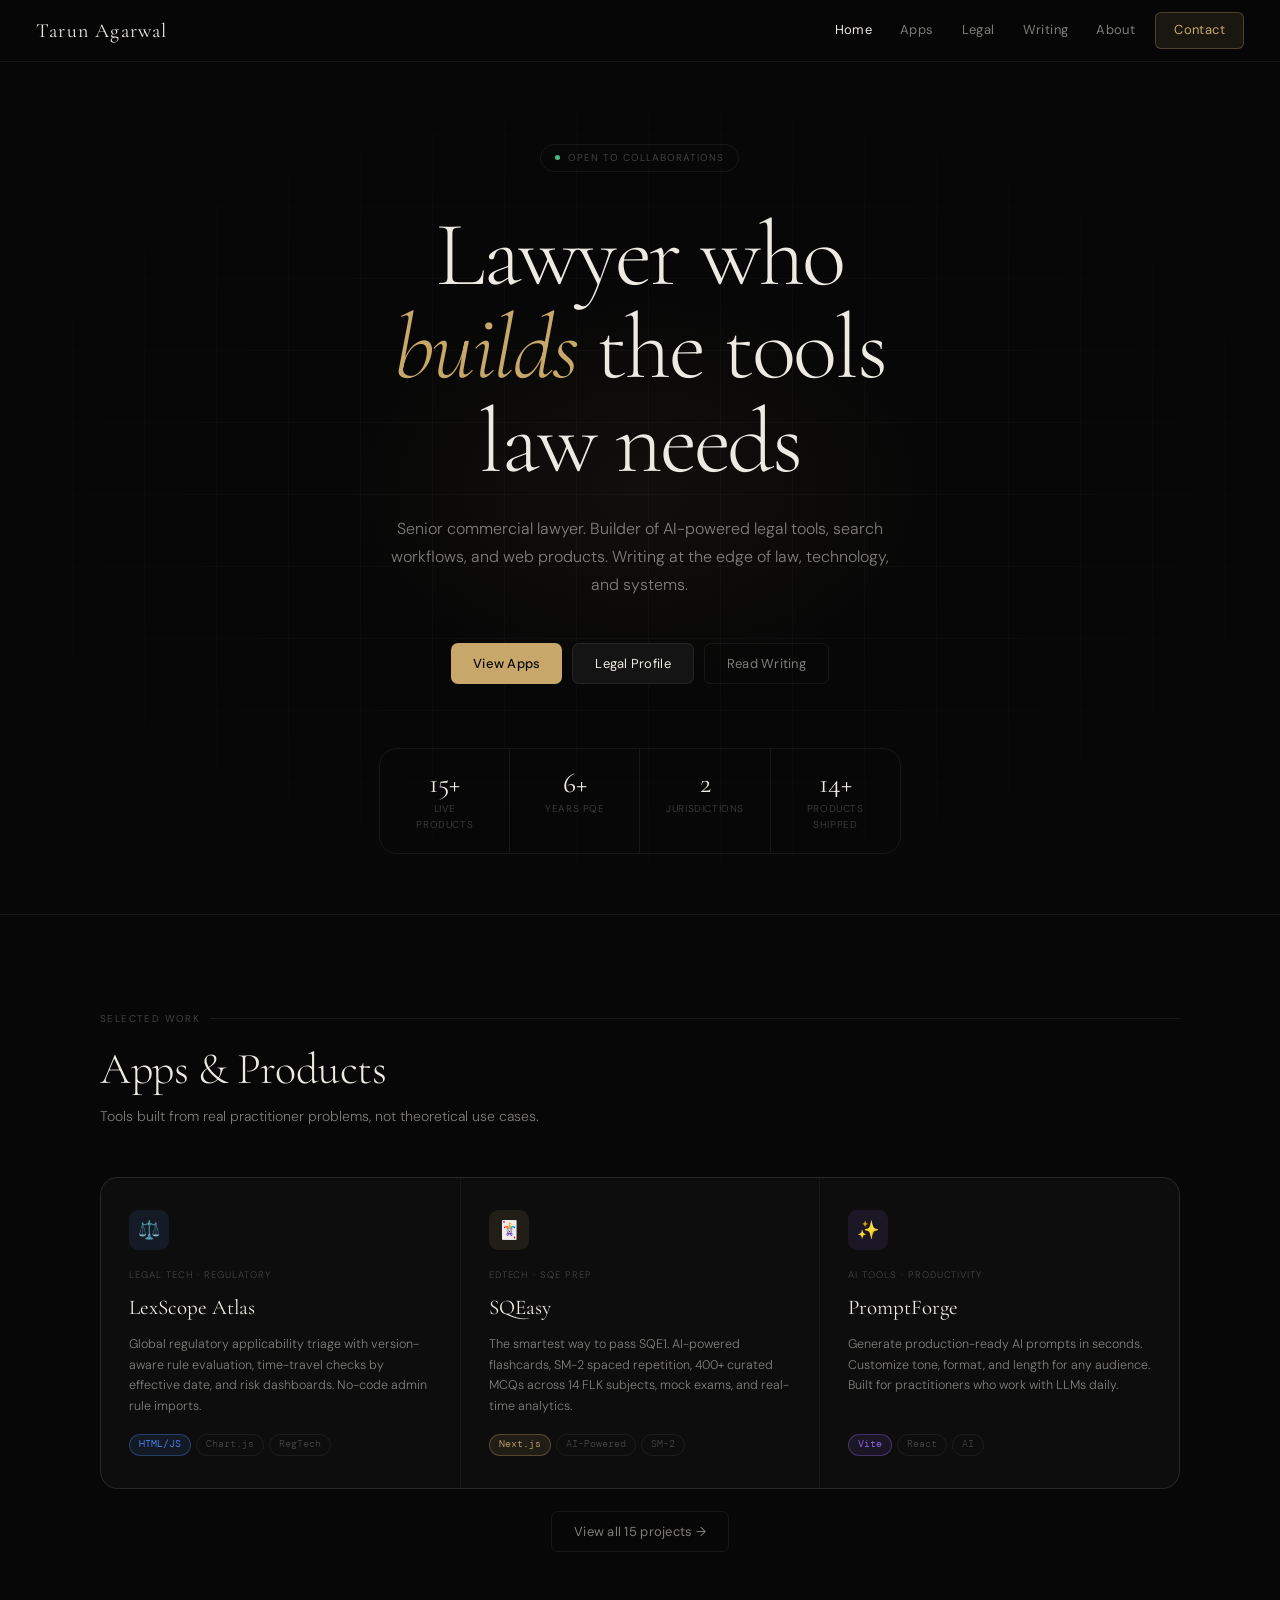
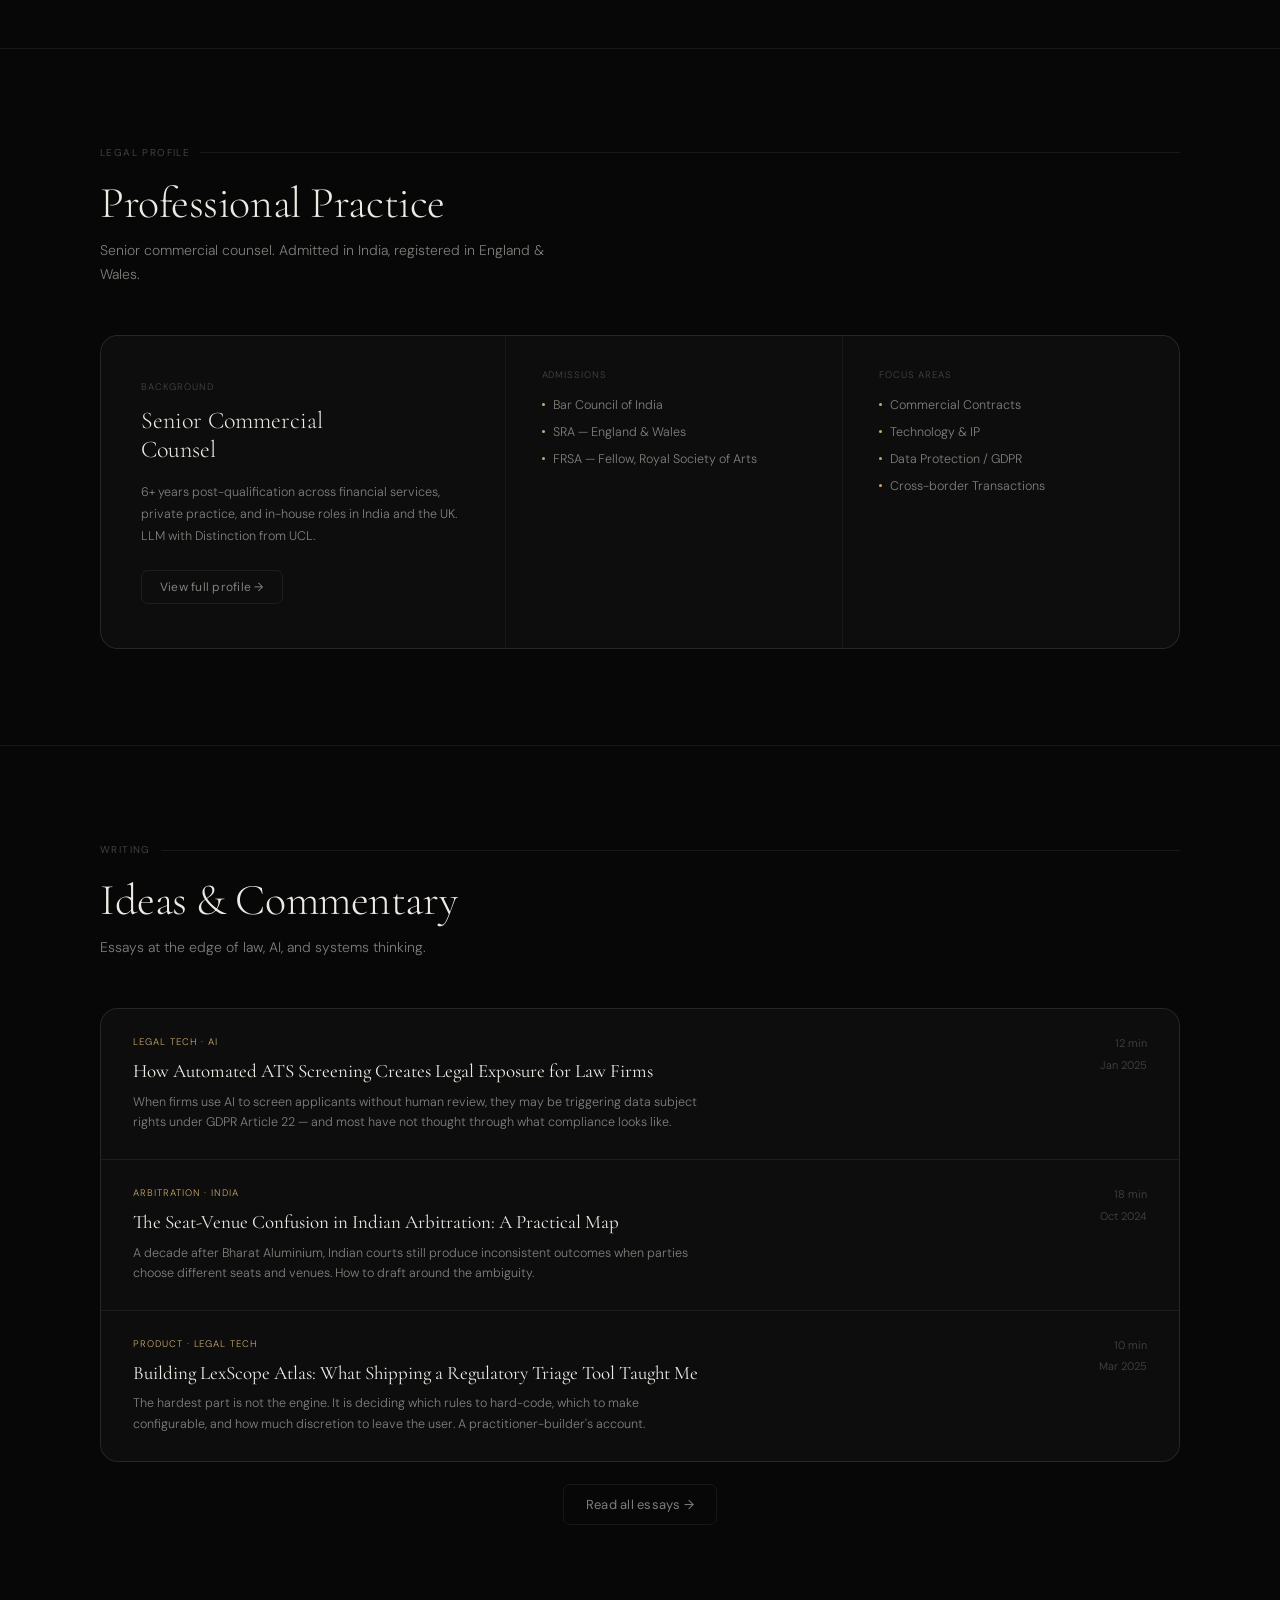
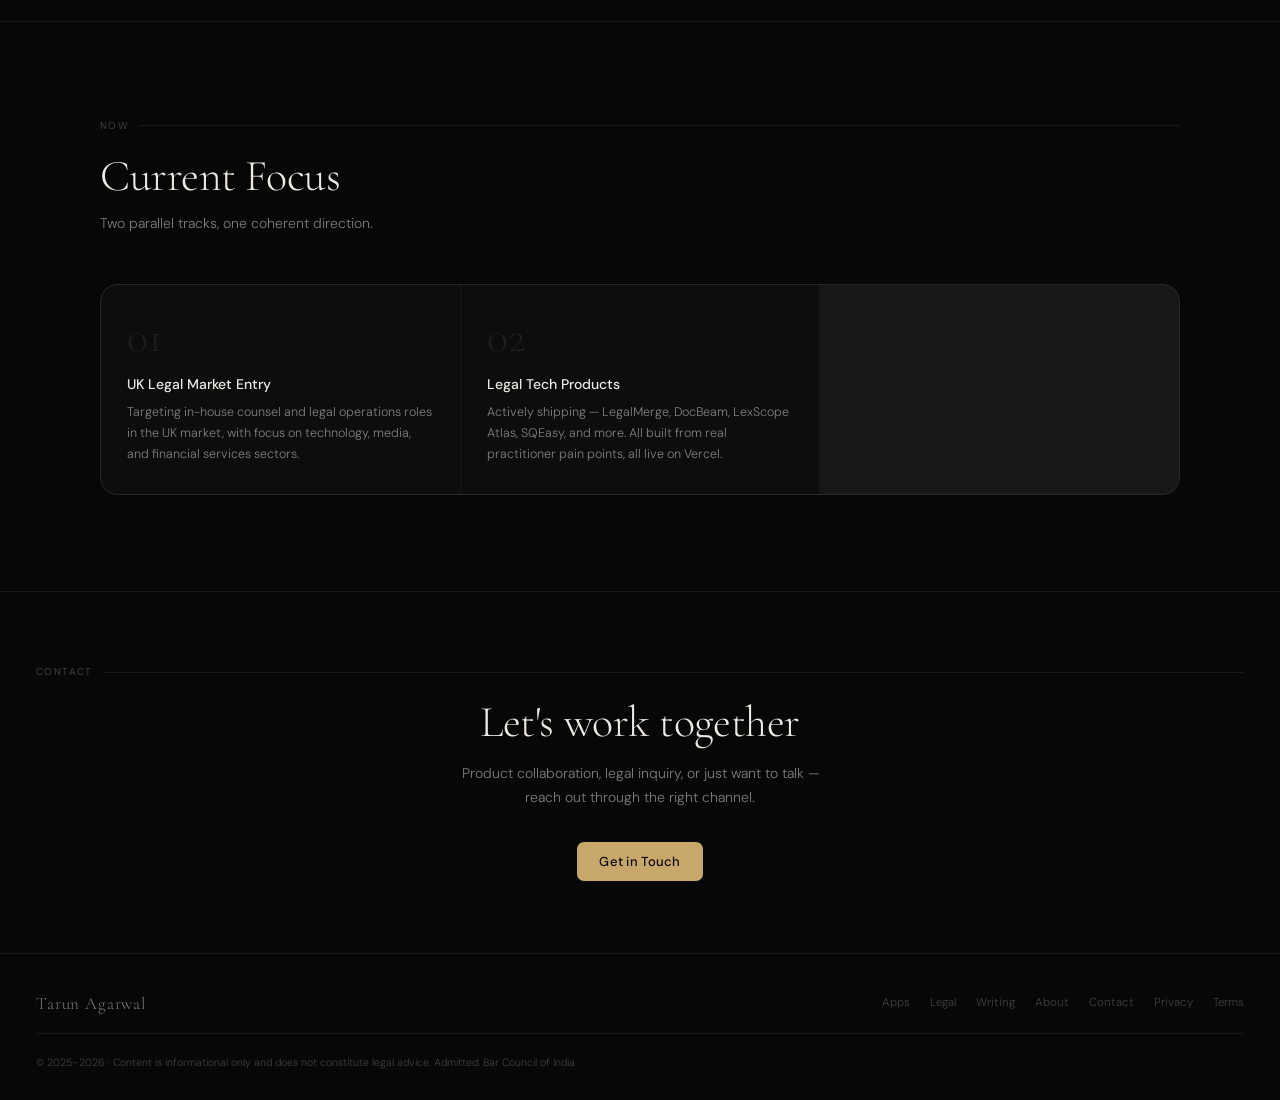
==== personal-brand-site.html @ 21935c51 "Remove apps, clean up SQE1/RFL mentions, add Linktree, update branding - Removed Hindu Chanting App," ====
<!DOCTYPE html>
<html lang="en">
<head>
<meta charset="UTF-8">
<meta name="viewport" content="width=device-width, initial-scale=1.0">
<title>Tarun Agarwal — Lawyer · Builder · Writer</title>
<link rel="preconnect" href="https://fonts.googleapis.com">
<link rel="preconnect" href="https://fonts.gstatic.com" crossorigin>
<link href="https://fonts.googleapis.com/css2?family=Cormorant+Garamond:ital,wght@0,300;0,400;0,500;1,300;1,400&family=DM+Sans:opsz,wght@9..40,300;9..40,400;9..40,500&family=DM+Mono:wght@300;400&display=swap" rel="stylesheet">
<style>
  :root {
    --bg: #070707;
    --bg-2: #0d0d0d;
    --bg-3: #141414;
    --bg-4: #1a1a1a;
    --border: rgba(255,255,255,0.065);
    --border-h: rgba(255,255,255,0.12);
    --text: #ede9e3;
    --text-2: rgba(237,233,227,0.52);
    --text-3: rgba(237,233,227,0.26);
    --gold: #c8a86a;
    --gold-dim: rgba(200,168,106,0.1);
    --gold-glow: rgba(200,168,106,0.06);
    --blue: #4f8eff;
    --blue-dim: rgba(79,142,255,0.1);
    --green: #47b882;
    --green-dim: rgba(71,184,130,0.1);
    --amber: #e8a020;
    --amber-dim: rgba(232,160,32,0.1);
    --purple: #9b6dff;
    --purple-dim: rgba(155,109,255,0.1);
    --nav-h: 62px;
    --radius: 10px;
    --radius-lg: 18px;
  }

  *, *::before, *::after { box-sizing: border-box; margin: 0; padding: 0; }
  html { scroll-behavior: smooth; }
  body {
    background: var(--bg);
    color: var(--text);
    font-family: 'DM Sans', sans-serif;
    font-weight: 300;
    line-height: 1.6;
    -webkit-font-smoothing: antialiased;
    overflow-x: hidden;
  }

  /* NAV */
  nav {
    position: fixed; top: 0; left: 0; right: 0; z-index: 200;
    height: var(--nav-h);
    display: flex; align-items: center; justify-content: space-between;
    padding: 0 36px;
    background: rgba(7,7,7,0.88);
    backdrop-filter: blur(24px) saturate(180%);
    border-bottom: 1px solid var(--border);
  }
  .nav-logo {
    font-family: 'Cormorant Garamond', serif;
    font-size: 20px; font-weight: 400; letter-spacing: 0.06em;
    cursor: pointer; color: var(--text);
  }
  .nav-logo span { color: var(--gold); }
  .nav-links { display: flex; align-items: center; list-style: none; }
  .nav-links li a {
    display: block; padding: 7px 14px;
    color: var(--text-2); text-decoration: none;
    font-size: 13px; font-weight: 400; letter-spacing: 0.03em;
    transition: color 0.2s; cursor: pointer;
  }
  .nav-links li a:hover, .nav-links li a.active { color: var(--text); }
  .nav-cta {
    padding: 7px 18px !important;
    border: 1px solid rgba(200,168,106,0.3) !important;
    border-radius: 6px !important;
    color: var(--gold) !important;
    background: var(--gold-dim) !important;
    margin-left: 6px;
    transition: all 0.2s !important;
  }
  .nav-cta:hover { background: rgba(200,168,106,0.18) !important; }

  /* PAGE SYSTEM */
  .page { display: none; min-height: 100vh; padding-top: var(--nav-h); }
  .page.active { display: block; }

  /* REUSABLE */
  .wrap { max-width: 1080px; margin: 0 auto; padding: 0 36px; }
  .section { padding: 96px 0; }
  .section-label {
    display: flex; align-items: center; gap: 10px;
    font-size: 10px; font-weight: 400; letter-spacing: 0.14em;
    text-transform: uppercase; color: var(--text-3); margin-bottom: 18px;
  }
  .section-label::after { content: ''; flex: 1; height: 1px; background: var(--border); }
  .section-h {
    font-family: 'Cormorant Garamond', serif;
    font-size: clamp(30px, 3.5vw, 44px); font-weight: 300;
    line-height: 1.1; letter-spacing: -0.01em; color: var(--text);
    margin-bottom: 12px;
  }
  .section-sub { font-size: 14px; color: var(--text-2); line-height: 1.7; max-width: 480px; margin-bottom: 48px; }
  .divider { height: 1px; background: var(--border); }

  .pill {
    display: inline-block; padding: 2px 9px;
    border: 1px solid var(--border); border-radius: 100px;
    font-family: 'DM Mono', monospace; font-size: 9.5px; color: var(--text-3);
    white-space: nowrap;
  }
  .pill-gold { border-color: rgba(200,168,106,0.3); color: var(--gold); background: var(--gold-dim); }
  .pill-blue { border-color: rgba(79,142,255,0.3); color: var(--blue); background: var(--blue-dim); }
  .pill-green { border-color: rgba(71,184,130,0.3); color: var(--green); background: var(--green-dim); }
  .pill-amber { border-color: rgba(232,160,32,0.3); color: var(--amber); background: var(--amber-dim); }
  .pill-purple { border-color: rgba(155,109,255,0.3); color: var(--purple); background: var(--purple-dim); }

  .btn {
    display: inline-flex; align-items: center; gap: 7px;
    padding: 11px 22px; border-radius: 7px;
    font-family: 'DM Sans', sans-serif;
    font-size: 13px; font-weight: 400; letter-spacing: 0.02em;
    cursor: pointer; transition: all 0.22s; border: none; text-decoration: none;
  }
  .btn-primary { background: var(--gold); color: #080808; font-weight: 500; }
  .btn-primary:hover { background: #d4b577; transform: translateY(-1px); box-shadow: 0 8px 22px rgba(200,168,106,0.22); }
  .btn-secondary { background: var(--bg-3); color: var(--text); border: 1px solid var(--border); }
  .btn-secondary:hover { background: var(--bg-4); border-color: var(--border-h); }
  .btn-ghost { background: transparent; color: var(--text-2); border: 1px solid var(--border); }
  .btn-ghost:hover { color: var(--text); border-color: var(--border-h); }

  @keyframes fadeUp {
    from { opacity: 0; transform: translateY(18px); }
    to { opacity: 1; transform: translateY(0); }
  }
  .fade-up { animation: fadeUp 0.65s ease both; }
  .d1 { animation-delay: 0.08s; }
  .d2 { animation-delay: 0.16s; }
  .d3 { animation-delay: 0.24s; }
  .d4 { animation-delay: 0.32s; }

  /* ═══════════════════════════════════════
     HOME
  ═══════════════════════════════════════ */

  /* HERO */
  .hero {
    min-height: calc(100vh - var(--nav-h));
    display: grid; place-items: center;
    padding: 80px 36px 60px;
    position: relative; overflow: hidden;
  }
  .hero-grid {
    position: absolute; inset: 0;
    background-image:
      linear-gradient(rgba(255,255,255,0.028) 1px, transparent 1px),
      linear-gradient(90deg, rgba(255,255,255,0.028) 1px, transparent 1px);
    background-size: 72px 72px;
    mask-image: radial-gradient(ellipse 90% 80% at 50% 50%, black 20%, transparent 75%);
  }
  .hero-glow {
    position: absolute; width: 600px; height: 400px;
    border-radius: 50%;
    background: radial-gradient(ellipse, rgba(200,168,106,0.05) 0%, transparent 70%);
    left: 50%; top: 50%; transform: translate(-50%, -50%);
    pointer-events: none;
  }
  .hero-inner { max-width: 820px; text-align: center; position: relative; z-index: 1; }
  .hero-badge {
    display: inline-flex; align-items: center; gap: 8px;
    padding: 5px 14px; margin-bottom: 36px;
    border: 1px solid var(--border); border-radius: 100px;
    font-size: 10px; font-weight: 400; letter-spacing: 0.1em;
    text-transform: uppercase; color: var(--text-3);
    animation: fadeUp 0.7s ease both;
  }
  .hero-badge-dot { width: 5px; height: 5px; border-radius: 50%; background: var(--green); animation: glow 2.5s infinite; }
  @keyframes glow { 0%,100% { box-shadow: 0 0 0 0 rgba(71,184,130,0.5); } 50% { box-shadow: 0 0 0 5px rgba(71,184,130,0); } }
  .hero-h1 {
    font-family: 'Cormorant Garamond', serif;
    font-size: clamp(44px, 7.5vw, 92px);
    font-weight: 300; line-height: 1.02; letter-spacing: -0.025em;
    color: var(--text); margin-bottom: 26px;
    animation: fadeUp 0.7s 0.1s ease both;
  }
  .hero-h1 em { font-style: italic; color: var(--gold); }
  .hero-sub {
    font-size: 16px; font-weight: 300; color: var(--text-2);
    max-width: 500px; margin: 0 auto 44px; line-height: 1.75;
    animation: fadeUp 0.7s 0.18s ease both;
  }
  .hero-actions {
    display: flex; gap: 10px; justify-content: center; flex-wrap: wrap;
    animation: fadeUp 0.7s 0.26s ease both;
    margin-bottom: 64px;
  }
  .hero-stats {
    display: flex; gap: 0; justify-content: center;
    border: 1px solid var(--border); border-radius: var(--radius-lg);
    overflow: hidden; max-width: 600px; margin: 0 auto;
    animation: fadeUp 0.7s 0.34s ease both;
  }
  .hero-stat {
    flex: 1; padding: 20px 24px; text-align: center;
    border-right: 1px solid var(--border);
  }
  .hero-stat:last-child { border-right: none; }
  .hero-stat-n {
    font-family: 'Cormorant Garamond', serif;
    font-size: 28px; font-weight: 400; color: var(--text); line-height: 1;
    margin-bottom: 4px;
  }
  .hero-stat-l { font-size: 10px; color: var(--text-3); letter-spacing: 0.06em; text-transform: uppercase; }

  /* HOME FEATURED APPS */
  .featured-grid {
    display: grid; grid-template-columns: repeat(3, 1fr);
    gap: 1px; background: var(--border);
    border: 1px solid var(--border); border-radius: var(--radius-lg); overflow: hidden;
  }
  .feat-card {
    background: var(--bg-2); padding: 32px 28px;
    cursor: pointer; transition: background 0.2s;
    display: flex; flex-direction: column;
  }
  .feat-card:hover { background: var(--bg-3); }
  .feat-icon {
    width: 40px; height: 40px; border-radius: 9px;
    display: flex; align-items: center; justify-content: center;
    font-size: 18px; margin-bottom: 18px; flex-shrink: 0;
  }
  .feat-cat { font-size: 9.5px; letter-spacing: 0.1em; text-transform: uppercase; color: var(--text-3); margin-bottom: 8px; }
  .feat-title { font-family: 'Cormorant Garamond', serif; font-size: 21px; font-weight: 400; color: var(--text); margin-bottom: 9px; }
  .feat-desc { font-size: 12.5px; color: var(--text-2); line-height: 1.65; flex: 1; margin-bottom: 18px; }
  .feat-stack { display: flex; gap: 5px; flex-wrap: wrap; }

  /* HOME LEGAL SNAPSHOT */
  .legal-snap {
    display: grid; grid-template-columns: 1.2fr 1fr 1fr; gap: 1px;
    background: var(--border); border: 1px solid var(--border);
    border-radius: var(--radius-lg); overflow: hidden;
  }
  .snap-main { background: var(--bg-2); padding: 44px 40px; }
  .snap-cell { background: var(--bg-2); padding: 32px 36px; transition: background 0.2s; }
  .snap-cell:hover { background: var(--bg-3); }
  .snap-label { font-size: 9.5px; letter-spacing: 0.1em; text-transform: uppercase; color: var(--text-3); margin-bottom: 12px; }
  .snap-value { font-family: 'Cormorant Garamond', serif; font-size: 20px; color: var(--text); line-height: 1.3; }
  .snap-items { display: flex; flex-direction: column; gap: 7px; }
  .snap-item { font-size: 12.5px; color: var(--text-2); display: flex; align-items: center; gap: 8px; }
  .snap-item::before { content: ''; width: 3px; height: 3px; border-radius: 50%; background: var(--gold); flex-shrink: 0; }

  /* HOME WRITING */
  .writing-list { display: flex; flex-direction: column; gap: 0; background: var(--border); border: 1px solid var(--border); border-radius: var(--radius-lg); overflow: hidden; }
  .wl-item { display: flex; justify-content: space-between; align-items: flex-start; gap: 20px; background: var(--bg-2); padding: 26px 32px; cursor: pointer; transition: background 0.2s; border-bottom: 1px solid var(--border); }
  .wl-item:last-child { border-bottom: none; }
  .wl-item:hover { background: var(--bg-3); }
  .wl-cat { font-size: 9.5px; letter-spacing: 0.1em; text-transform: uppercase; color: var(--gold); margin-bottom: 6px; }
  .wl-title { font-family: 'Cormorant Garamond', serif; font-size: 19px; font-weight: 400; color: var(--text); margin-bottom: 5px; }
  .wl-excerpt { font-size: 12.5px; color: var(--text-2); line-height: 1.65; max-width: 580px; }
  .wl-meta { font-size: 11px; color: var(--text-3); text-align: right; flex-shrink: 0; display: flex; flex-direction: column; gap: 4px; }

  /* HOME FOCUS */
  .focus-grid { display: grid; grid-template-columns: repeat(3,1fr); gap: 1px; background: var(--border); border: 1px solid var(--border); border-radius: var(--radius-lg); overflow: hidden; }
  .focus-card { background: var(--bg-2); padding: 30px 26px; transition: background 0.2s; }
  .focus-card:hover { background: var(--bg-3); }
  .focus-n { font-family: 'Cormorant Garamond', serif; font-size: 44px; font-weight: 300; color: var(--border); line-height: 1; margin-bottom: 14px; }
  .focus-title { font-size: 14px; font-weight: 500; color: var(--text); margin-bottom: 7px; }
  .focus-desc { font-size: 12.5px; color: var(--text-2); line-height: 1.65; }

  /* ═══════════════════════════════════════
     APPS PAGE
  ═══════════════════════════════════════ */
  .page-header { padding: 64px 0 52px; border-bottom: 1px solid var(--border); margin-bottom: 0; }
  .page-h { font-family: 'Cormorant Garamond', serif; font-size: clamp(36px, 5vw, 58px); font-weight: 300; letter-spacing: -0.02em; color: var(--text); margin-bottom: 14px; line-height: 1.05; }
  .page-sub { font-size: 14px; color: var(--text-2); line-height: 1.75; max-width: 520px; }

  /* CATEGORY FILTER */
  .cat-filters { display: flex; gap: 7px; flex-wrap: wrap; padding: 36px 0 0; }
  .cat-btn { padding: 6px 15px; border: 1px solid var(--border); border-radius: 100px; font-size: 12px; color: var(--text-2); background: transparent; cursor: pointer; transition: all 0.2s; font-family: 'DM Sans', sans-serif; }
  .cat-btn:hover, .cat-btn.active { border-color: rgba(200,168,106,0.4); color: var(--gold); background: var(--gold-dim); }

  /* PROJECT GRID */
  .projects-grid { display: grid; grid-template-columns: repeat(auto-fill, minmax(320px, 1fr)); gap: 14px; padding: 32px 0 80px; }
  .proj-card { background: var(--bg-2); border: 1px solid var(--border); border-radius: var(--radius-lg); overflow: hidden; transition: border-color 0.22s, transform 0.22s; display: flex; flex-direction: column; }
  .proj-card:hover { border-color: var(--border-h); transform: translateY(-2px); }
  .proj-thumb { height: 160px; position: relative; overflow: hidden; display: flex; align-items: center; justify-content: center; font-size: 52px; }
  .proj-thumb-inner { position: relative; z-index: 1; }
  .proj-body { padding: 24px; flex: 1; display: flex; flex-direction: column; }
  .proj-status { display: inline-flex; align-items: center; gap: 5px; font-size: 9.5px; letter-spacing: 0.08em; text-transform: uppercase; margin-bottom: 12px; }
  .proj-status-dot { width: 5px; height: 5px; border-radius: 50%; }
  .s-live { color: var(--green); } .s-live .proj-status-dot { background: var(--green); }
  .s-soon { color: var(--amber); } .s-soon .proj-status-dot { background: var(--amber); }
  .s-dev { color: var(--amber); } .s-dev .proj-status-dot { background: var(--amber); }
  .proj-title { font-family: 'Cormorant Garamond', serif; font-size: 24px; font-weight: 400; color: var(--text); margin-bottom: 7px; }
  .proj-desc { font-size: 12.5px; color: var(--text-2); line-height: 1.68; flex: 1; margin-bottom: 18px; }
  .proj-stack { display: flex; gap: 5px; flex-wrap: wrap; margin-bottom: 18px; }
  .proj-links { display: flex; gap: 8px; flex-wrap: wrap; }
  .proj-link { padding: 6px 14px; border: 1px solid var(--border); border-radius: 6px; font-size: 11.5px; color: var(--text-2); text-decoration: none; transition: all 0.18s; cursor: pointer; }
  .proj-link:hover { border-color: var(--border-h); color: var(--text); }
  .proj-link.primary { border-color: rgba(200,168,106,0.3); color: var(--gold); background: var(--gold-dim); }

  /* ═══════════════════════════════════════
     LEGAL PAGE
  ═══════════════════════════════════════ */
  .legal-hero-wrap { padding: 64px 0 52px; border-bottom: 1px solid var(--border); }
  .disclaimer-bar { display: flex; gap: 10px; align-items: flex-start; padding: 14px 18px; background: rgba(200,168,106,0.04); border: 1px solid rgba(200,168,106,0.14); border-radius: 8px; font-size: 11.5px; color: rgba(200,168,106,0.6); line-height: 1.65; margin-top: 32px; max-width: 700px; }
  .disc-icon { font-size: 13px; flex-shrink: 0; margin-top: 1px; }
  .legal-layout { display: grid; grid-template-columns: 1fr 300px; gap: 56px; padding: 56px 0 80px; align-items: start; }
  .legal-sec { margin-bottom: 48px; }
  .legal-sec:last-child { margin-bottom: 0; }
  .legal-sec-label { font-size: 9.5px; letter-spacing: 0.12em; text-transform: uppercase; color: var(--text-3); margin-bottom: 16px; padding-bottom: 10px; border-bottom: 1px solid var(--border); }
  .legal-sec-h { font-family: 'Cormorant Garamond', serif; font-size: 26px; font-weight: 400; color: var(--text); margin-bottom: 14px; }
  .legal-sec-p { font-size: 13.5px; color: var(--text-2); line-height: 1.78; margin-bottom: 14px; }
  .areas-grid { display: grid; grid-template-columns: 1fr 1fr; gap: 1px; background: var(--border); border: 1px solid var(--border); border-radius: var(--radius); overflow: hidden; margin-top: 4px; }
  .area-card { background: var(--bg-2); padding: 18px 22px; transition: background 0.2s; }
  .area-card:hover { background: var(--bg-3); }
  .area-title { font-size: 12.5px; font-weight: 500; color: var(--text); margin-bottom: 5px; }
  .area-desc { font-size: 11.5px; color: var(--text-2); line-height: 1.65; }
  .legal-sidebar { position: sticky; top: calc(var(--nav-h) + 20px); }
  .sidebar-block { background: var(--bg-2); border: 1px solid var(--border); border-radius: var(--radius-lg); padding: 24px; margin-bottom: 12px; }
  .sb-title { font-size: 9.5px; letter-spacing: 0.1em; text-transform: uppercase; color: var(--text-3); margin-bottom: 14px; padding-bottom: 10px; border-bottom: 1px solid var(--border); }
  .cred-item { padding: 10px 0; border-bottom: 1px solid var(--border); }
  .cred-item:last-child { border-bottom: none; }
  .cred-name { font-size: 12.5px; font-weight: 400; color: var(--text); margin-bottom: 2px; }
  .cred-detail { font-size: 11.5px; color: var(--text-2); }

  /* ═══════════════════════════════════════
     WRITING PAGE
  ═══════════════════════════════════════ */
  .wf-filters { display: flex; gap: 7px; flex-wrap: wrap; padding: 32px 0 36px; }
  .wf-list { display: flex; flex-direction: column; gap: 0; background: var(--border); border: 1px solid var(--border); border-radius: var(--radius-lg); overflow: hidden; margin-bottom: 80px; }
  .wf-item { background: var(--bg-2); padding: 32px 36px; cursor: pointer; transition: background 0.2s; border-bottom: 1px solid var(--border); }
  .wf-item:last-child { border-bottom: none; }
  .wf-item:hover { background: var(--bg-3); }
  .wf-head { display: flex; justify-content: space-between; align-items: flex-start; gap: 20px; margin-bottom: 12px; }
  .wf-cat { font-size: 9.5px; letter-spacing: 0.1em; text-transform: uppercase; color: var(--gold); margin-bottom: 6px; }
  .wf-title { font-family: 'Cormorant Garamond', serif; font-size: 22px; font-weight: 400; color: var(--text); }
  .wf-meta { font-size: 11px; color: var(--text-3); text-align: right; white-space: nowrap; }
  .wf-excerpt { font-size: 13px; color: var(--text-2); line-height: 1.72; max-width: 640px; margin-bottom: 14px; }
  .wf-tags { display: flex; gap: 5px; flex-wrap: wrap; }

  /* ═══════════════════════════════════════
     ABOUT PAGE
  ═══════════════════════════════════════ */
  .about-layout { display: grid; grid-template-columns: 1fr 340px; gap: 64px; padding: 72px 0 80px; align-items: start; }
  .about-h { font-family: 'Cormorant Garamond', serif; font-size: clamp(34px, 4.5vw, 56px); font-weight: 300; line-height: 1.08; letter-spacing: -0.015em; color: var(--text); margin-bottom: 32px; }
  .about-h em { font-style: italic; color: var(--gold); }
  .about-p { font-size: 14px; color: var(--text-2); line-height: 1.82; margin-bottom: 18px; }
  .about-sidebar { position: sticky; top: calc(var(--nav-h) + 20px); }
  .about-block { background: var(--bg-2); border: 1px solid var(--border); border-radius: var(--radius-lg); padding: 24px; margin-bottom: 12px; }
  .tl-item { padding: 12px 0; border-bottom: 1px solid var(--border); }
  .tl-item:last-child { border-bottom: none; }
  .tl-year { font-family: 'DM Mono', monospace; font-size: 10px; color: var(--gold); margin-bottom: 3px; }
  .tl-role { font-size: 12.5px; font-weight: 400; color: var(--text); margin-bottom: 1px; }
  .tl-org { font-size: 11.5px; color: var(--text-2); }

  /* ═══════════════════════════════════════
     CONTACT PAGE
  ═══════════════════════════════════════ */
  .contact-grid { display: grid; grid-template-columns: 1fr 1fr; gap: 1px; background: var(--border); border: 1px solid var(--border); border-radius: var(--radius-lg); overflow: hidden; margin: 40px 0 80px; }
  .contact-lane { background: var(--bg-2); padding: 48px 44px; }
  .lane-tag { font-size: 9.5px; letter-spacing: 0.12em; text-transform: uppercase; margin-bottom: 8px; }
  .lt-product { color: var(--blue); } .lt-legal { color: var(--gold); }
  .lane-h { font-family: 'Cormorant Garamond', serif; font-size: 26px; font-weight: 400; color: var(--text); margin-bottom: 12px; line-height: 1.2; }
  .lane-desc { font-size: 13px; color: var(--text-2); line-height: 1.72; margin-bottom: 32px; }
  .fg { margin-bottom: 16px; }
  .fl { display: block; font-size: 10px; letter-spacing: 0.08em; text-transform: uppercase; color: var(--text-3); margin-bottom: 6px; }
  .fi, .fsel, .fta { width: 100%; padding: 10px 14px; background: var(--bg-3); border: 1px solid var(--border); border-radius: 7px; color: var(--text); font-family: 'DM Sans', sans-serif; font-size: 13px; font-weight: 300; outline: none; transition: border-color 0.18s; }
  .fi:focus, .fsel:focus, .fta:focus { border-color: var(--border-h); }
  .fi::placeholder, .fta::placeholder { color: var(--text-3); }
  .fsel { appearance: none; cursor: pointer; }
  .fta { resize: vertical; min-height: 90px; line-height: 1.6; }
  .fcheck { display: flex; gap: 10px; align-items: flex-start; padding: 12px 14px; background: rgba(200,168,106,0.04); border: 1px solid rgba(200,168,106,0.12); border-radius: 7px; }
  .fcheck input { width: 14px; height: 14px; flex-shrink: 0; margin-top: 2px; accent-color: var(--gold); cursor: pointer; }
  .fcheck label { font-size: 11.5px; color: rgba(200,168,106,0.6); line-height: 1.6; cursor: pointer; }
  .f-btn { width: 100%; padding: 12px; border: none; border-radius: 7px; font-family: 'DM Sans', sans-serif; font-size: 13px; font-weight: 500; cursor: pointer; transition: all 0.2s; margin-top: 6px; }
  .fb-product { background: var(--blue); color: #fff; }
  .fb-product:hover { background: #5f9eff; transform: translateY(-1px); box-shadow: 0 6px 18px rgba(79,142,255,0.22); }
  .fb-legal { background: var(--gold); color: #080808; }
  .fb-legal:hover { background: #d4b577; transform: translateY(-1px); box-shadow: 0 6px 18px rgba(200,168,106,0.22); }

  /* FOOTER */
  footer { border-top: 1px solid var(--border); padding: 36px 36px 28px; display: flex; justify-content: space-between; align-items: center; flex-wrap: wrap; gap: 16px; }
  .footer-logo { font-family: 'Cormorant Garamond', serif; font-size: 17px; color: var(--text-2); letter-spacing: 0.05em; }
  .footer-logo span { color: var(--gold); }
  .footer-links { display: flex; gap: 20px; flex-wrap: wrap; }
  .footer-link { font-size: 11.5px; color: var(--text-3); text-decoration: none; cursor: pointer; transition: color 0.18s; }
  .footer-link:hover { color: var(--text-2); }
  .footer-copy { width: 100%; font-size: 10.5px; color: var(--text-3); padding-top: 20px; border-top: 1px solid var(--border); line-height: 1.7; }

  /* MOBILE */
  @media (max-width: 760px) {
    .wrap { padding: 0 20px; }
    nav { padding: 0 20px; }
    .nav-links { display: none; }
    .featured-grid, .focus-grid, .legal-snap { grid-template-columns: 1fr; }
    .legal-layout, .about-layout { grid-template-columns: 1fr; }
    .contact-grid { grid-template-columns: 1fr; }
    .areas-grid { grid-template-columns: 1fr; }
    .hero-stats { flex-wrap: wrap; }
    footer { padding: 28px 20px; }
    .wl-item { flex-direction: column; }
    .wl-meta { align-self: flex-start; text-align: left; }
  }
</style>
</head>
<body>

<!-- NAV -->
<nav>
  <div class="nav-logo" onclick="go('home')">Tarun Agarwal</div>
  <ul class="nav-links">
    <li><a onclick="go('home')" id="n-home" class="active">Home</a></li>
    <li><a onclick="go('apps')" id="n-apps">Apps</a></li>
    <li><a onclick="go('legal')" id="n-legal">Legal</a></li>
    <li><a onclick="go('writing')" id="n-writing">Writing</a></li>
    <li><a onclick="go('about')" id="n-about">About</a></li>
    <li><a onclick="go('contact')" id="n-contact" class="nav-cta">Contact</a></li>
  </ul>
</nav>

<!-- ══════════════════════════════════════════
     HOME
══════════════════════════════════════════ -->
<div class="page active" id="page-home">

  <div class="hero">
    <div class="hero-grid"></div>
    <div class="hero-glow"></div>
    <div class="hero-inner">
      <div class="hero-badge">
        <span class="hero-badge-dot"></span>
        Open to collaborations
      </div>
      <h1 class="hero-h1">
        Lawyer who<br><em>builds</em> the tools<br>law needs
      </h1>
      <p class="hero-sub">
        Senior commercial lawyer. Builder of AI-powered legal tools, search workflows, and web products. Writing at the edge of law, technology, and systems.
      </p>
      <div class="hero-actions">
        <button class="btn btn-primary" onclick="go('apps')">View Apps</button>
        <button class="btn btn-secondary" onclick="go('legal')">Legal Profile</button>
        <button class="btn btn-ghost" onclick="go('writing')">Read Writing</button>
      </div>
      <div class="hero-stats">
        <div class="hero-stat">
          <div class="hero-stat-n">15+</div>
          <div class="hero-stat-l">Live Products</div>
        </div>
        <div class="hero-stat">
          <div class="hero-stat-n">6+</div>
          <div class="hero-stat-l">Years PQE</div>
        </div>
        <div class="hero-stat">
          <div class="hero-stat-n">2</div>
          <div class="hero-stat-l">Jurisdictions</div>
        </div>
        <div class="hero-stat">
          <div class="hero-stat-n">14+</div>
          <div class="hero-stat-l">Products Shipped</div>
        </div>
      </div>
    </div>
  </div>

  <div class="divider"></div>

  <!-- FEATURED APPS -->
  <div class="wrap section">
    <div class="section-label">Selected Work</div>
    <h2 class="section-h">Apps & Products</h2>
    <p class="section-sub">Tools built from real practitioner problems, not theoretical use cases.</p>
    <div class="featured-grid">
      <div class="feat-card" onclick="go('apps')">
        <div class="feat-icon" style="background:var(--blue-dim)">⚖️</div>
        <div class="feat-cat">Legal Tech · Regulatory</div>
        <div class="feat-title">LexScope Atlas</div>
        <div class="feat-desc">Global regulatory applicability triage with version-aware rule evaluation, time-travel checks by effective date, and risk dashboards. No-code admin rule imports.</div>
        <div class="feat-stack">
          <span class="pill pill-blue">HTML/JS</span>
          <span class="pill">Chart.js</span>
          <span class="pill">RegTech</span>
        </div>
      </div>
      <div class="feat-card" onclick="go('apps')">
        <div class="feat-icon" style="background:var(--gold-dim)">🃏</div>
        <div class="feat-cat">EdTech · SQE Prep</div>
        <div class="feat-title">SQEasy</div>
        <div class="feat-desc">The smartest way to pass SQE1. AI-powered flashcards, SM-2 spaced repetition, 400+ curated MCQs across 14 FLK subjects, mock exams, and real-time analytics.</div>
        <div class="feat-stack">
          <span class="pill pill-gold">Next.js</span>
          <span class="pill">AI-Powered</span>
          <span class="pill">SM-2</span>
        </div>
      </div>
      <div class="feat-card" onclick="go('apps')">
        <div class="feat-icon" style="background:var(--purple-dim)">✨</div>
        <div class="feat-cat">AI Tools · Productivity</div>
        <div class="feat-title">PromptForge</div>
        <div class="feat-desc">Generate production-ready AI prompts in seconds. Customize tone, format, and length for any audience. Built for practitioners who work with LLMs daily.</div>
        <div class="feat-stack">
          <span class="pill pill-purple">Vite</span>
          <span class="pill">React</span>
          <span class="pill">AI</span>
        </div>
      </div>
    </div>
    <div style="text-align:center;margin-top:22px">
      <button class="btn btn-ghost" onclick="go('apps')">View all 15 projects →</button>
    </div>
  </div>

  <div class="divider"></div>

  <!-- LEGAL SNAPSHOT -->
  <div class="wrap section">
    <div class="section-label">Legal Profile</div>
    <h2 class="section-h">Professional Practice</h2>
    <p class="section-sub">Senior commercial counsel. Admitted in India, registered in England & Wales.</p>
    <div class="legal-snap">
      <div class="snap-main">
        <div class="snap-label">Background</div>
        <div class="snap-value" style="font-size:24px;margin-bottom:18px;line-height:1.2;">Senior Commercial<br>Counsel</div>
        <p style="font-size:12.5px;color:var(--text-2);line-height:1.75;margin-bottom:22px;">6+ years post-qualification across financial services, private practice, and in-house roles in India and the UK. LLM with Distinction from UCL.</p>
        <button class="btn btn-ghost" onclick="go('legal')" style="font-size:12px;padding:8px 18px;">View full profile →</button>
      </div>
      <div class="snap-cell">
        <div class="snap-label">Admissions</div>
        <div class="snap-items" style="margin-top:8px">
          <div class="snap-item">Bar Council of India</div>
          <div class="snap-item">SRA — England & Wales</div>
          <div class="snap-item">FRSA — Fellow, Royal Society of Arts</div>
        </div>
      </div>
      <div class="snap-cell">
        <div class="snap-label">Focus Areas</div>
        <div class="snap-items" style="margin-top:8px">
          <div class="snap-item">Commercial Contracts</div>
          <div class="snap-item">Technology & IP</div>
          <div class="snap-item">Data Protection / GDPR</div>
          <div class="snap-item">Cross-border Transactions</div>
        </div>
      </div>
    </div>
  </div>

  <div class="divider"></div>

  <!-- WRITING -->
  <div class="wrap section">
    <div class="section-label">Writing</div>
    <h2 class="section-h">Ideas & Commentary</h2>
    <p class="section-sub">Essays at the edge of law, AI, and systems thinking.</p>
    <div class="writing-list">
      <div class="wl-item" onclick="go('writing')">
        <div>
          <div class="wl-cat">Legal Tech · AI</div>
          <div class="wl-title">How Automated ATS Screening Creates Legal Exposure for Law Firms</div>
          <div class="wl-excerpt">When firms use AI to screen applicants without human review, they may be triggering data subject rights under GDPR Article 22 — and most have not thought through what compliance looks like.</div>
        </div>
        <div class="wl-meta"><span>12 min</span><span>Jan 2025</span></div>
      </div>
      <div class="wl-item" onclick="go('writing')">
        <div>
          <div class="wl-cat">Arbitration · India</div>
          <div class="wl-title">The Seat-Venue Confusion in Indian Arbitration: A Practical Map</div>
          <div class="wl-excerpt">A decade after Bharat Aluminium, Indian courts still produce inconsistent outcomes when parties choose different seats and venues. How to draft around the ambiguity.</div>
        </div>
        <div class="wl-meta"><span>18 min</span><span>Oct 2024</span></div>
      </div>
      <div class="wl-item" onclick="go('writing')">
        <div>
          <div class="wl-cat">Product · Legal Tech</div>
          <div class="wl-title">Building LexScope Atlas: What Shipping a Regulatory Triage Tool Taught Me</div>
          <div class="wl-excerpt">The hardest part is not the engine. It is deciding which rules to hard-code, which to make configurable, and how much discretion to leave the user. A practitioner-builder's account.</div>
        </div>
        <div class="wl-meta"><span>10 min</span><span>Mar 2025</span></div>
      </div>
    </div>
    <div style="text-align:center;margin-top:22px">
      <button class="btn btn-ghost" onclick="go('writing')">Read all essays →</button>
    </div>
  </div>

  <div class="divider"></div>

  <!-- CURRENT FOCUS -->
  <div class="wrap section">
    <div class="section-label">Now</div>
    <h2 class="section-h">Current Focus</h2>
    <p class="section-sub">Two parallel tracks, one coherent direction.</p>
    <div class="focus-grid">
      <div class="focus-card">
        <div class="focus-n">01</div>
        <div class="focus-title">UK Legal Market Entry</div>
        <div class="focus-desc">Targeting in-house counsel and legal operations roles in the UK market, with focus on technology, media, and financial services sectors.</div>
      </div>
      <div class="focus-card">
        <div class="focus-n">02</div>
        <div class="focus-title">Legal Tech Products</div>
        <div class="focus-desc">Actively shipping — LegalMerge, DocBeam, LexScope Atlas, SQEasy, and more. All built from real practitioner pain points, all live on Vercel.</div>
      </div>
    </div>
  </div>

  <!-- CONTACT CTA -->
  <div style="padding:72px 36px;text-align:center;border-top:1px solid var(--border)">
    <div class="section-label" style="justify-content:center;">Contact</div>
    <h2 class="section-h" style="margin-bottom:14px;">Let's work together</h2>
    <p style="font-size:14px;color:var(--text-2);margin-bottom:32px;max-width:380px;margin-left:auto;margin-right:auto;line-height:1.75;">Product collaboration, legal inquiry, or just want to talk — reach out through the right channel.</p>
    <button class="btn btn-primary" onclick="go('contact')">Get in Touch</button>
  </div>

  <footer>
    <div class="footer-logo">Tarun Agarwal</div>
    <div class="footer-links">
      <a class="footer-link" onclick="go('apps')">Apps</a>
      <a class="footer-link" onclick="go('legal')">Legal</a>
      <a class="footer-link" onclick="go('writing')">Writing</a>
      <a class="footer-link" onclick="go('about')">About</a>
      <a class="footer-link" onclick="go('contact')">Contact</a>
      <a class="footer-link">Privacy</a>
      <a class="footer-link">Terms</a>
    </div>
    <div class="footer-copy">© 2025–2026 · Content is informational only and does not constitute legal advice. Admitted: Bar Council of India.</div>
  </footer>
</div>

<!-- ══════════════════════════════════════════
     APPS
══════════════════════════════════════════ -->
<div class="page" id="page-apps">
  <div class="wrap">
    <div class="page-header fade-up">
      <div class="section-label">Portfolio</div>
      <h1 class="page-h">Apps & Labs</h1>
      <p class="page-sub">14 products built and shipped. Built at the intersection of law, AI, and automation — every one from a real practitioner problem.</p>
    </div>

    <div class="cat-filters fade-up d1">
      <button class="cat-btn active" onclick="filterCat(this,'all')">All</button>
      <button class="cat-btn" onclick="filterCat(this,'legal')">Legal Tech</button>
      <button class="cat-btn" onclick="filterCat(this,'ai')">AI Tools</button>
      <button class="cat-btn" onclick="filterCat(this,'finance')">Finance</button>
      <button class="cat-btn" onclick="filterCat(this,'edtech')">EdTech</button>
      <button class="cat-btn" onclick="filterCat(this,'productivity')">Productivity</button>
      <button class="cat-btn" onclick="filterCat(this,'lifestyle')">Lifestyle</button>
      <button class="cat-btn" onclick="filterCat(this,'extension')">Extensions</button>
    </div>

    <div class="projects-grid" id="projects-grid">

      <!-- LEXSCOPE ATLAS -->
      <div class="proj-card" data-cat="legal">
        <div class="proj-thumb" style="background:linear-gradient(135deg,#070d1a,#0a1428)">
          <div style="position:absolute;inset:0;background:radial-gradient(circle at 60% 40%,rgba(79,142,255,0.14),transparent 60%)"></div>
          <div class="proj-thumb-inner">⚖️</div>
        </div>
        <div class="proj-body">
          <div class="proj-status s-live"><span class="proj-status-dot"></span>Live</div>
          <div class="proj-title">LexScope Atlas</div>
          <div class="proj-desc">Global regulatory applicability triage tool with version-aware rule evaluation, time-travel checks by effective date, confidence scoring per dimension, Chart.js risk dashboards, JSON/CSV export, and no-code admin rule imports. The closest thing to a B2B compliance product in the portfolio.</div>
          <div class="proj-stack">
            <span class="pill pill-blue">HTML/JS</span><span class="pill">Chart.js</span><span class="pill">LocalStorage</span><span class="pill">RegTech</span>
          </div>
          <div class="proj-links">
            <a class="proj-link primary" href="https://lexscope-atlas.vercel.app" target="_blank">Live Demo →</a>
          </div>
        </div>
      </div>

      <!-- SQEASY -->
      <div class="proj-card" data-cat="edtech legal">
        <div class="proj-thumb" style="background:linear-gradient(135deg,#0e1220,#111827)">
          <div style="position:absolute;inset:0;background:radial-gradient(circle at 35% 55%,rgba(200,168,106,0.14),transparent 60%)"></div>
          <div class="proj-thumb-inner">🃏</div>
        </div>
        <div class="proj-body">
          <div class="proj-status s-live"><span class="proj-status-dot"></span>Live</div>
          <div class="proj-title">SQEasy</div>
          <div class="proj-desc">The smartest way to pass SQE1. AI-powered flashcards with SM-2 spaced repetition science, 400+ curated MCQs modelled on the actual SQE1 format, 14 FLK subject areas, timed mock exams, cohort percentile, real-time analytics, streak tracking, and gamification.</div>
          <div class="proj-stack">
            <span class="pill pill-gold">Next.js</span><span class="pill">AI-Powered</span><span class="pill">SM-2</span><span class="pill">Freemium</span>
          </div>
          <div class="proj-links">
            <a class="proj-link primary" href="https://sqeasy.vercel.app" target="_blank">Live App →</a>
          </div>
        </div>
      </div>

      <!-- LEGALMERGE -->
      <div class="proj-card" data-cat="legal">
        <div class="proj-thumb" style="background:linear-gradient(135deg,#0a0e14,#0d1520)">
          <div style="position:absolute;inset:0;background:radial-gradient(circle at 50% 50%,rgba(71,184,130,0.12),transparent 60%)"></div>
          <div class="proj-thumb-inner">📋</div>
        </div>
        <div class="proj-body">
          <div class="proj-status s-live"><span class="proj-status-dot"></span>Live</div>
          <div class="proj-title">LegalMerge</div>
          <div class="proj-desc">Contract document merging and management tool for legal teams. Combines, compares, and processes legal documents — reducing manual contract assembly time for practitioners handling high document volumes.</div>
          <div class="proj-stack">
            <span class="pill pill-green">Vite</span><span class="pill">React</span><span class="pill">Legal Ops</span>
          </div>
          <div class="proj-links">
            <a class="proj-link primary" href="https://legalmerge.vercel.app" target="_blank">Live Demo →</a>
          </div>
        </div>
      </div>

      <!-- PROMPTFORGE -->
      <div class="proj-card" data-cat="ai productivity">
        <div class="proj-thumb" style="background:linear-gradient(135deg,#120a1e,#1a0e2a)">
          <div style="position:absolute;inset:0;background:radial-gradient(circle at 40% 50%,rgba(155,109,255,0.15),transparent 60%)"></div>
          <div class="proj-thumb-inner">✨</div>
        </div>
        <div class="proj-body">
          <div class="proj-status s-live"><span class="proj-status-dot"></span>Live</div>
          <div class="proj-title">PromptForge</div>
          <div class="proj-desc">Generate production-ready AI prompts in seconds. Customize tone, format, and length for any audience — from customer service to legal drafting to technical documentation. Built for LLM-heavy workflows.</div>
          <div class="proj-stack">
            <span class="pill pill-purple">Vite</span><span class="pill">React</span><span class="pill">AI</span>
          </div>
          <div class="proj-links">
            <a class="proj-link primary" href="https://promptforge-app.vercel.app" target="_blank">Live App →</a>
          </div>
        </div>
      </div>

      <!-- REPURPOSE AI -->
      <div class="proj-card" data-cat="ai productivity">
        <div class="proj-thumb" style="background:linear-gradient(135deg,#0a0f18,#101828)">
          <div style="position:absolute;inset:0;background:radial-gradient(circle at 65% 35%,rgba(79,142,255,0.13),transparent 60%)"></div>
          <div class="proj-thumb-inner">♻️</div>
        </div>
        <div class="proj-body">
          <div class="proj-status s-live"><span class="proj-status-dot"></span>Live</div>
          <div class="proj-title">Repurpose AI</div>
          <div class="proj-desc">AI-powered content repurposing tool. Takes long-form content — articles, reports, transcripts — and transforms it into multiple formats: social posts, summaries, newsletters, and more.</div>
          <div class="proj-stack">
            <span class="pill pill-blue">TanStack Router</span><span class="pill">AI</span><span class="pill">Content</span>
          </div>
          <div class="proj-links">
            <a class="proj-link primary" href="https://repurpose-ai-app.vercel.app" target="_blank">Live App →</a>
          </div>
        </div>
      </div>

      <!-- DOCBEAM -->
      <div class="proj-card" data-cat="legal productivity">
        <div class="proj-thumb" style="background:linear-gradient(135deg,#0c0a10,#140f1c)">
          <div style="position:absolute;inset:0;background:radial-gradient(circle at 50% 45%,rgba(155,109,255,0.12),transparent 55%)"></div>
          <div class="proj-thumb-inner">📡</div>
        </div>
        <div class="proj-body">
          <div class="proj-status s-live"><span class="proj-status-dot"></span>Live</div>
          <div class="proj-title">DocBeam</div>
          <div class="proj-desc">Document transmission and sharing platform for legal and professional use. Secure, fast document delivery with tracking — built for workflows where email attachments fall short.</div>
          <div class="proj-stack">
            <span class="pill">Node.js</span><span class="pill">Document Mgmt</span><span class="pill">API</span>
          </div>
          <div class="proj-links">
            <a class="proj-link primary" href="https://docbeam.vercel.app" target="_blank">Live App →</a>
          </div>
        </div>
      </div>

      <!-- TASK ATOMISER -->
      <div class="proj-card" data-cat="ai productivity">
        <div class="proj-thumb" style="background:linear-gradient(135deg,#0a1209,#0e180c)">
          <div style="position:absolute;inset:0;background:radial-gradient(circle at 45% 55%,rgba(71,184,130,0.13),transparent 55%)"></div>
          <div class="proj-thumb-inner">⚛️</div>
        </div>
        <div class="proj-body">
          <div class="proj-status s-live"><span class="proj-status-dot"></span>Live</div>
          <div class="proj-title">Task Atomiser</div>
          <div class="proj-desc">AI tool that breaks complex projects and goals into atomic, executable sub-tasks. Turns a vague objective into a structured action plan — useful for lawyers managing multi-track matters.</div>
          <div class="proj-stack">
            <span class="pill pill-green">Vite</span><span class="pill">React</span><span class="pill">AI Planning</span>
          </div>
          <div class="proj-links">
            <a class="proj-link primary" href="https://task-atomiser.vercel.app" target="_blank">Live App →</a>
          </div>
        </div>
      </div>

      <!-- THOUGHT EXPERIMENTS -->
      <div class="proj-card" data-cat="ai productivity">
        <div class="proj-thumb" style="background:linear-gradient(135deg,#0d0c10,#16141e)">
          <div style="position:absolute;inset:0;background:radial-gradient(circle at 55% 40%,rgba(155,109,255,0.1),transparent 55%)"></div>
          <div class="proj-thumb-inner">🧪</div>
        </div>
        <div class="proj-body">
          <div class="proj-status s-live"><span class="proj-status-dot"></span>Live</div>
          <div class="proj-title">Thought Experiments</div>
          <div class="proj-desc">AI-guided thought experiment generator. Explores ideas, hypotheticals, and philosophical scenarios through structured AI dialogue. Built for deep thinking and argument stress-testing.</div>
          <div class="proj-stack">
            <span class="pill pill-purple">Next.js</span><span class="pill">AI</span><span class="pill">Reasoning</span>
          </div>
          <div class="proj-links">
            <a class="proj-link primary" href="https://thought-experiments-app.vercel.app" target="_blank">Live App →</a>
          </div>
        </div>
      </div>

      <!-- SALARY SACRIFICE CALCULATOR UK -->
      <div class="proj-card" data-cat="finance legal">
        <div class="proj-thumb" style="background:linear-gradient(135deg,#0c100a,#141a10)">
          <div style="position:absolute;inset:0;background:radial-gradient(circle at 40% 50%,rgba(71,184,130,0.12),transparent 55%)"></div>
          <div class="proj-thumb-inner">💷</div>
        </div>
        <div class="proj-body">
          <div class="proj-status s-live"><span class="proj-status-dot"></span>Live</div>
          <div class="proj-title">Salary Sacrifice Calculator UK</div>
          <div class="proj-desc">UK-specific salary sacrifice calculator for pension, cycle-to-work, and other benefits. Shows real take-home pay impact with tax and NIC breakdowns. Highest near-term SEO and monetisation opportunity in the portfolio.</div>
          <div class="proj-stack">
            <span class="pill pill-green">HTML/JS</span><span class="pill">UK Tax</span><span class="pill">SEO</span>
          </div>
          <div class="proj-links">
            <a class="proj-link primary" href="https://salary-sacrifice-calculator-uk.vercel.app" target="_blank">Live Tool →</a>
          </div>
        </div>
      </div>

      <!-- GDPR REQUEST HANDLER -->
      <div class="proj-card" data-cat="legal">
        <div class="proj-thumb" style="background:linear-gradient(135deg,#100a0a,#1e0f0f)">
          <div style="position:absolute;inset:0;background:radial-gradient(circle at 55% 45%,rgba(232,160,32,0.12),transparent 55%)"></div>
          <div class="proj-thumb-inner">🔏</div>
        </div>
        <div class="proj-body">
          <div class="proj-status s-live"><span class="proj-status-dot"></span>Live</div>
          <div class="proj-title">GDPR Request Handler</div>
          <div class="proj-desc">Tool for generating and managing GDPR data subject requests — SARs, Article 22 objections, erasure requests, and portability requests — with correct legal wording per UK GDPR and EU GDPR.</div>
          <div class="proj-stack">
            <span class="pill pill-amber">HTML/JS</span><span class="pill">UK GDPR</span><span class="pill">Legal</span>
          </div>
          <div class="proj-links">
            <a class="proj-link primary" href="https://gdpr-request-handler.vercel.app" target="_blank">Live Tool →</a>
          </div>
        </div>
      </div>

      <!-- PERSONAL FINANCE DASHBOARD -->
      <div class="proj-card" data-cat="finance">
        <div class="proj-thumb" style="background:linear-gradient(135deg,#090c08,#0f140d)">
          <div style="position:absolute;inset:0;background:radial-gradient(circle at 42% 48%,rgba(71,184,130,0.11),transparent 55%)"></div>
          <div class="proj-thumb-inner">📊</div>
        </div>
        <div class="proj-body">
          <div class="proj-status s-live"><span class="proj-status-dot"></span>Live</div>
          <div class="proj-title">Personal Finance Dashboard</div>
          <div class="proj-desc">Comprehensive personal finance tracking dashboard. Net worth, expense tracking, investment views, and goal monitoring — a PulseBoard for your financial life.</div>
          <div class="proj-stack">
            <span class="pill pill-green">HTML/JS</span><span class="pill">Charting</span><span class="pill">Finance</span>
          </div>
          <div class="proj-links">
            <a class="proj-link primary" href="https://personal-finance-dashboard-ten-chi.vercel.app" target="_blank">Live App →</a>
          </div>
        </div>
      </div>

      <!-- GREEN ACTION PLAN -->
      <div class="proj-card" data-cat="lifestyle productivity">
        <div class="proj-thumb" style="background:linear-gradient(135deg,#070e08,#0c1610)">
          <div style="position:absolute;inset:0;background:radial-gradient(circle at 50% 50%,rgba(71,184,130,0.13),transparent 55%)"></div>
          <div class="proj-thumb-inner">🌱</div>
        </div>
        <div class="proj-body">
          <div class="proj-status s-live"><span class="proj-status-dot"></span>Live</div>
          <div class="proj-title">GreenPlan</div>
          <div class="proj-desc">Personal sustainability action planner. Generates tailored green action plans based on lifestyle inputs — transport, diet, home energy, consumption habits — with impact tracking.</div>
          <div class="proj-stack">
            <span class="pill pill-green">React</span><span class="pill">CRA</span><span class="pill">ESG</span>
          </div>
          <div class="proj-links">
            <a class="proj-link primary" href="https://green-action-plan.vercel.app" target="_blank">Live App →</a>
          </div>
        </div>
      </div>

      <!-- CLARITYONE -->
      <div class="proj-card" data-cat="extension productivity">
        <div class="proj-thumb" style="background:linear-gradient(135deg,#0a0e14,#101828)">
          <div style="position:absolute;inset:0;background:radial-gradient(circle at 45% 50%,rgba(79,142,255,0.14),transparent 60%)"></div>
          <div class="proj-thumb-inner">♿</div>
        </div>
        <div class="proj-body">
          <div class="proj-status s-soon"><span class="proj-status-dot"></span>Coming to Store</div>
          <div class="proj-title">ClarityOne</div>
          <div class="proj-desc">Lightweight browser extension for accessibility. Improves contrast, text readability, and keyboard focus across any website. Includes high-contrast themes, font scaling, line-height control, skip-link injection, and per-site overrides — built with accessibility-first principles.</div>
          <div class="proj-stack">
            <span class="pill pill-blue">JavaScript</span><span class="pill">Chrome MV3</span><span class="pill">Accessibility</span>
          </div>
          <div class="proj-links">
            <a class="proj-link primary" href="https://github.com/tarunag10/ClarityOne" target="_blank">GitHub →</a>
          </div>
        </div>
      </div>

      <!-- GHOSTKEY -->
      <div class="proj-card" data-cat="extension productivity">
        <div class="proj-thumb" style="background:linear-gradient(135deg,#0c0a10,#140f1c)">
          <div style="position:absolute;inset:0;background:radial-gradient(circle at 55% 45%,rgba(155,109,255,0.14),transparent 60%)"></div>
          <div class="proj-thumb-inner">👻</div>
        </div>
        <div class="proj-body">
          <div class="proj-status s-soon"><span class="proj-status-dot"></span>Coming to Store</div>
          <div class="proj-title">GhostKey</div>
          <div class="proj-desc">Chrome and Safari extension that suppresses intrusive login popups and restores page usability. Detects, classifies, and hides login walls, scroll locks, and backdrop overlays across LinkedIn, Reddit, Medium, and more — with conservative and aggressive modes.</div>
          <div class="proj-stack">
            <span class="pill pill-purple">TypeScript</span><span class="pill">Chrome MV3</span><span class="pill">Safari</span>
          </div>
          <div class="proj-links">
            <a class="proj-link primary" href="https://github.com/tarunag10/GhostKey" target="_blank">GitHub →</a>
          </div>
        </div>
      </div>

    </div>
  </div>

  <footer>
    <div class="footer-logo">Tarun Agarwal</div>
    <div class="footer-links">
      <a class="footer-link" onclick="go('home')">Home</a>
      <a class="footer-link" onclick="go('legal')">Legal</a>
      <a class="footer-link" onclick="go('writing')">Writing</a>
      <a class="footer-link" onclick="go('contact')">Contact</a>
    </div>
    <div class="footer-copy">© 2025–2026 · Content is informational only.</div>
  </footer>
</div>

<!-- ══════════════════════════════════════════
     LEGAL
══════════════════════════════════════════ -->
<div class="page" id="page-legal">
  <div class="wrap">
    <div class="legal-hero-wrap fade-up">
      <div class="section-label">Professional Profile</div>
      <h1 class="page-h">Legal Practice</h1>
      <p class="page-sub">Senior commercial lawyer. Admitted in India. 6+ years post-qualification experience.</p>
      <div class="disclaimer-bar">
        <span class="disc-icon">⚠</span>
        <span>This page is informational only and does not constitute legal advice. No attorney-client relationship is formed by viewing this site. Practice areas reflect experience and professional interests only. Legal services are offered only in jurisdictions where I am duly authorised. Do not submit confidential information through any contact form on this site.</span>
      </div>
    </div>

    <div class="legal-layout">
      <div class="legal-main">

        <div class="legal-sec fade-up d1">
          <div class="legal-sec-label">Background</div>
          <h2 class="legal-sec-h">Commercial Lawyer with a Technology Focus</h2>
          <p class="legal-sec-p">I am a senior commercial lawyer with 6+ years of post-qualification experience spanning financial services, private practice, and in-house roles in India and the United Kingdom. My practice centres on commercial contracts, technology agreements, data protection, and cross-border transactions.</p>
          <p class="legal-sec-p">I hold an LLM with Distinction from University College London.</p>
          <p class="legal-sec-p">I am also a Fellow of the Royal Society of Arts (FRSA), and I write and speak on legal technology, AI in legal practice, and international commercial arbitration.</p>
        </div>

        <div class="legal-sec fade-up d2">
          <div class="legal-sec-label">Practice Areas</div>
          <h2 class="legal-sec-h">Areas of Focus</h2>
          <p class="legal-sec-p" style="margin-bottom:20px">The following reflects experience and professional interests. It is not a statement of services offered in any jurisdiction.</p>
          <div class="areas-grid">
            <div class="area-card">
              <div class="area-title">Commercial Contracts</div>
              <div class="area-desc">Drafting, reviewing and negotiating MSAs, SaaS agreements, licensing deals, and partnership contracts with domestic and international counterparties.</div>
            </div>
            <div class="area-card">
              <div class="area-title">Technology & IP</div>
              <div class="area-desc">Technology agreements, IP licensing, software contracts, and legal frameworks for AI-enabled products and digital services.</div>
            </div>
            <div class="area-card">
              <div class="area-title">Data Protection</div>
              <div class="area-desc">GDPR compliance, data processing agreements, Article 22 automated decision-making, and cross-border data transfer mechanisms.</div>
            </div>
            <div class="area-card">
              <div class="area-title">International Transactions</div>
              <div class="area-desc">Cross-border commercial arrangements involving UK, EU, US, and Indian counterparties across technology, education, and media sectors.</div>
            </div>
            <div class="area-card">
              <div class="area-title">Arbitration</div>
              <div class="area-desc">Published researcher on international commercial arbitration. Focus on Indian arbitration law, seat-venue jurisprudence, and institutional rules.</div>
            </div>
            <div class="area-card">
              <div class="area-title">EdTech & Media</div>
              <div class="area-desc">Sector-specific experience in online education, media licensing, and consumer-facing digital platforms at scale.</div>
            </div>
          </div>
        </div>

        <div class="legal-sec fade-up d3">
          <div class="legal-sec-label">Selected Writing</div>
          <h2 class="legal-sec-h">Publications & Commentary</h2>
          <div class="writing-list">
            <div class="wl-item" style="cursor:default">
              <div>
                <div class="wl-cat">Arbitration Law</div>
                <div class="wl-title">Seat vs. Venue in Indian Arbitration</div>
                <div class="wl-excerpt">Post-BALCO jurisprudence on the seat-venue distinction in Indian arbitral proceedings.</div>
              </div>
              <div class="wl-meta"><span>2024</span><span class="pill pill-gold" style="font-size:9px">Published</span></div>
            </div>
            <div class="wl-item" style="cursor:default">
              <div>
                <div class="wl-cat">AI & Law</div>
                <div class="wl-title">GDPR Article 22 and Automated ATS Screening</div>
                <div class="wl-excerpt">Data subject rights arising from automated applicant tracking systems used by law firms.</div>
              </div>
              <div class="wl-meta"><span>2025</span><span class="pill pill-gold" style="font-size:9px">Published</span></div>
            </div>
          </div>
        </div>

      </div>

      <div class="legal-sidebar fade-up d2">
        <div class="sidebar-block">
          <div class="sb-title">Admissions & Credentials</div>
          <div class="cred-item"><div class="cred-name">Bar Council of India</div><div class="cred-detail">Enrolled Advocate · India</div></div>
          <div class="cred-item"><div class="cred-name">Solicitors Regulation Authority</div><div class="cred-detail">Registered Foreign Lawyer · England & Wales</div></div>
          <div class="cred-item"><div class="cred-name">LLM, Distinction</div><div class="cred-detail">University College London</div></div>
          <div class="cred-item"><div class="cred-name">Fellow, RSA</div><div class="cred-detail">Royal Society of Arts</div></div>
        </div>
        <div class="sidebar-block" style="background:var(--gold-glow);border-color:rgba(200,168,106,0.18)">
          <div class="sb-title" style="color:var(--gold)">Professional Inquiries</div>
          <p style="font-size:12px;color:var(--text-2);line-height:1.7;margin-bottom:18px;">For legal professional matters, use the dedicated legal inquiry path. Do not include confidential facts in initial contact.</p>
          <button class="btn btn-primary" style="width:100%;justify-content:center;font-size:12px;padding:10px" onclick="go('contact')">Legal Contact →</button>
        </div>
      </div>
    </div>
  </div>

  <footer>
    <div class="footer-logo">Tarun Agarwal</div>
    <div class="footer-links">
      <a class="footer-link" onclick="go('home')">Home</a>
      <a class="footer-link" onclick="go('apps')">Apps</a>
      <a class="footer-link" onclick="go('writing')">Writing</a>
      <a class="footer-link" onclick="go('contact')">Contact</a>
      <a class="footer-link">Privacy</a>
    </div>
    <div class="footer-copy">© 2025–2026 · Informational only. No attorney-client relationship is created. Admitted: Bar Council of India. No implied authorisation to practise in any other jurisdiction.</div>
  </footer>
</div>

<!-- ══════════════════════════════════════════
     WRITING
══════════════════════════════════════════ -->
<div class="page" id="page-writing">
  <div class="wrap">
    <div class="page-header fade-up">
      <div class="section-label">Essays & Commentary</div>
      <h1 class="page-h">Writing</h1>
      <p class="page-sub">At the intersection of law, AI, product building, and systems thinking. Where the two lanes meet.</p>
    </div>

    <div class="wf-filters fade-up d1">
      <button class="cat-btn active" onclick="filterWriting(this,'all')">All</button>
      <button class="cat-btn" onclick="filterWriting(this,'legal-tech')">Legal Tech</button>
      <button class="cat-btn" onclick="filterWriting(this,'ai')">AI & Search</button>
      <button class="cat-btn" onclick="filterWriting(this,'law')">Law</button>
      <button class="cat-btn" onclick="filterWriting(this,'product')">Product</button>
      <button class="cat-btn" onclick="filterWriting(this,'research')">Research</button>
    </div>

    <div class="wf-list fade-up d2" id="writing-list">

      <div class="wf-item" data-wcat="legal-tech ai">
        <div class="wf-head">
          <div><div class="wf-cat">Legal Tech · AI</div><div class="wf-title">How Automated ATS Screening Creates Legal Exposure for Law Firms</div></div>
          <div class="wf-meta"><div>Jan 2025</div><div>12 min</div></div>
        </div>
        <div class="wf-excerpt">When firms use AI to screen applicants without human review, they may be triggering data subject rights under GDPR Article 22. A practitioner's breakdown of the risk, the right, and what a defensible process requires.</div>
        <div class="wf-tags"><span class="pill pill-gold">GDPR</span><span class="pill">Article 22</span><span class="pill">ATS</span></div>
      </div>

      <div class="wf-item" data-wcat="law research">
        <div class="wf-head">
          <div><div class="wf-cat">Arbitration · India</div><div class="wf-title">The Seat-Venue Confusion in Indian Arbitration: A Practical Map</div></div>
          <div class="wf-meta"><div>Oct 2024</div><div>18 min</div></div>
        </div>
        <div class="wf-excerpt">A decade after Bharat Aluminium, Indian courts still produce inconsistent outcomes on seat-venue. This piece maps the jurisprudence, identifies the drafting traps, and offers clause-level guidance for practitioners negotiating cross-border agreements.</div>
        <div class="wf-tags"><span class="pill">BALCO</span><span class="pill">Indian Arbitration</span><span class="pill pill-gold">Published</span></div>
      </div>

      <div class="wf-item" data-wcat="product legal-tech">
        <div class="wf-head">
          <div><div class="wf-cat">Product · Legal Tech</div><div class="wf-title">Building LexScope Atlas: What Shipping a Regulatory Triage Tool Taught Me</div></div>
          <div class="wf-meta"><div>Mar 2025</div><div>10 min</div></div>
        </div>
        <div class="wf-excerpt">The hardest part was not the engine. It was deciding which rules to hard-code, which to make configurable, and how much discretion to leave the user. A builder-practitioner's account of designing legal tools with real constraints.</div>
        <div class="wf-tags"><span class="pill">LexScope</span><span class="pill">RegTech</span><span class="pill">Product Design</span></div>
      </div>

      <div class="wf-item" data-wcat="ai">
        <div class="wf-head">
          <div><div class="wf-cat">AI · Search</div><div class="wf-title">Why Legal Search Is a Different Problem Than Enterprise Search</div></div>
          <div class="wf-meta"><div>Aug 2024</div><div>14 min</div></div>
        </div>
        <div class="wf-excerpt">Legal search has jurisdictional scope, temporal sensitivity, authority hierarchy, and semantic precision requirements that generic RAG pipelines handle badly. What a purpose-built legal search system actually needs to get right.</div>
        <div class="wf-tags"><span class="pill">RAG</span><span class="pill">Legal AI</span><span class="pill">Search Systems</span></div>
      </div>

      <div class="wf-item" data-wcat="law legal-tech">
        <div class="wf-head">
          <div><div class="wf-cat">Data Law · GDPR</div><div class="wf-title">Filing Article 22 Requests: What Actually Happens When You Send One</div></div>
          <div class="wf-meta"><div>Jun 2024</div><div>8 min</div></div>
        </div>
        <div class="wf-excerpt">After filing GDPR Article 22 requests against firms using automated screening: a realistic account of what responses look like, what compliance gaps they reveal, and what practitioners should know.</div>
        <div class="wf-tags"><span class="pill pill-gold">GDPR</span><span class="pill">Data Rights</span><span class="pill">Recruitment</span></div>
      </div>

      <div class="wf-item" data-wcat="product research">
        <div class="wf-head">
          <div><div class="wf-cat">Product · Indie Building</div><div class="wf-title">Shipping 15 Products in a Year While Working as a Lawyer</div></div>
          <div class="wf-meta"><div>Feb 2025</div><div>9 min</div></div>
        </div>
        <div class="wf-excerpt">What the stack looks like, where the time goes, why Vercel + Vite + React is the right default for a solo legal builder, and the one decision that would have saved three months of context-switching.</div>
        <div class="wf-tags"><span class="pill">Indie Building</span><span class="pill">Vercel</span><span class="pill">Legal Tech</span></div>
      </div>

    </div>
  </div>

  <footer>
    <div class="footer-logo">Tarun Agarwal</div>
    <div class="footer-links">
      <a class="footer-link" onclick="go('home')">Home</a>
      <a class="footer-link" onclick="go('apps')">Apps</a>
      <a class="footer-link" onclick="go('legal')">Legal</a>
      <a class="footer-link" onclick="go('contact')">Contact</a>
    </div>
    <div class="footer-copy">© 2025–2026 · Personal views only. Not legal advice.</div>
  </footer>
</div>

<!-- ══════════════════════════════════════════
     ABOUT
══════════════════════════════════════════ -->
<div class="page" id="page-about">
  <div class="wrap">
    <div class="about-layout">
      <div class="fade-up">
        <div class="section-label">About</div>
        <h1 class="about-h">Lawyer who<br><em>builds.</em><br>Builder who<br>thinks like a <em>lawyer.</em></h1>
        <p class="about-p">I have spent the last six years working in commercial law across India and the UK — drafting and negotiating complex agreements, advising on data protection, and navigating the legal architecture of technology businesses. In parallel, I have been shipping software.</p>
        <p class="about-p">That combination is not accidental. Legal practice is fundamentally about understanding systems, identifying where they break down, and designing language that constrains risk. Building software requires exactly the same instincts. The products I make are all attempts to close gaps I found frustrating as a practitioner.</p>
        <p class="about-p">I hold an LLM with Distinction from University College London. I am a Fellow of the Royal Society of Arts.</p>
        <p class="about-p">I write regularly on legal tech, AI, and the design of legal systems. I invest in Indian equities through Zerodha. I am interested in civic technology, open data infrastructure, and what it would take to make legal services accessible by default.</p>
        <p class="about-p" style="font-size:12.5px;color:var(--text-3)">This site carries one brand with two distinct lanes. The /legal section is a professional profile, not a marketing page. Content is informational only and does not constitute legal advice.</p>
        <div style="margin-top:36px;display:flex;gap:10px;flex-wrap:wrap">
          <button class="btn btn-primary" onclick="go('apps')">View Apps</button>
          <button class="btn btn-secondary" onclick="go('contact')">Get in Touch</button>
        </div>
      </div>

      <div class="about-sidebar fade-up d2">
        <div class="about-block">
          <div class="sb-title">Credentials</div>
          <div class="cred-item"><div class="cred-name">Bar Council of India</div><div class="cred-detail">Enrolled Advocate</div></div>
          <div class="cred-item"><div class="cred-name">SRA · England & Wales</div><div class="cred-detail">Registered</div></div>
          <div class="cred-item"><div class="cred-name">FRSA</div><div class="cred-detail">Fellow, Royal Society of Arts</div></div>
          <div class="cred-item"><div class="cred-name">LLM, Distinction</div><div class="cred-detail">University College London</div></div>
        </div>
        <div class="about-block">
          <div class="sb-title">Currently Building</div>
          <div class="cred-item"><div class="cred-name">SQEasy</div><div class="cred-detail">Legal EdTech · sqeasy.vercel.app</div></div>
          <div class="cred-item"><div class="cred-name">LexScope Atlas</div><div class="cred-detail">RegTech · lexscope-atlas.vercel.app</div></div>
          <div class="cred-item"><div class="cred-name">LegalMerge</div><div class="cred-detail">Legal Ops · legalmerge.vercel.app</div></div>
        </div>
      </div>
    </div>
  </div>

  <footer>
    <div class="footer-logo">Tarun Agarwal</div>
    <div class="footer-links">
      <a class="footer-link" onclick="go('home')">Home</a>
      <a class="footer-link" onclick="go('apps')">Apps</a>
      <a class="footer-link" onclick="go('legal')">Legal</a>
      <a class="footer-link" onclick="go('writing')">Writing</a>
      <a class="footer-link" onclick="go('contact')">Contact</a>
    </div>
    <div class="footer-copy">© 2025–2026 · Personal views only.</div>
  </footer>
</div>

<!-- ══════════════════════════════════════════
     CONTACT
══════════════════════════════════════════ -->
<div class="page" id="page-contact">
  <div class="wrap">
    <div class="page-header fade-up">
      <div class="section-label">Get in Touch</div>
      <h1 class="page-h">Contact</h1>
      <p class="page-sub">Two separate paths. Use the right one — it helps me respond faster and more usefully.</p>
      <div style="margin-top:20px">
        <a href="https://linktr.ee/tarunag10" target="_blank" class="btn btn-secondary" style="display:inline-flex;align-items:center;gap:8px;">🌳 Linktree →</a>
      </div>
    </div>

    <div class="contact-grid fade-up d1">
      <div class="contact-lane">
        <div class="lane-tag lt-product">Product & Collaboration</div>
        <h2 class="lane-h">Apps, partnerships, and open work</h2>
        <p class="lane-desc">For project collaborations, technical discussions, product feedback, speaking, writing commissions, or any non-legal inquiry.</p>
        <div class="fg"><label class="fl">Name</label><input class="fi" type="text" placeholder="Your name"></div>
        <div class="fg"><label class="fl">Email</label><input class="fi" type="email" placeholder="your@email.com"></div>
        <div class="fg">
          <label class="fl">What is this about?</label>
          <select class="fsel"><option value="">Select type</option><option>Product collaboration</option><option>Technical discussion</option><option>Speaking / writing</option><option>App feedback</option><option>Other</option></select>
        </div>
        <div class="fg"><label class="fl">Message</label><textarea class="fta" placeholder="Tell me what you're thinking..."></textarea></div>
        <button class="f-btn fb-product">Send Message →</button>
      </div>

      <div class="contact-lane" style="border-left:1px solid var(--border)">
        <div class="lane-tag lt-legal">Legal Professional Inquiry</div>
        <h2 class="lane-h">Legal professional matters only</h2>
        <p class="lane-desc">For legal professional inquiries. Please read the notice before submitting. Do not include confidential facts — no attorney-client relationship arises from contact.</p>
        <div class="disclaimer-bar" style="margin-bottom:24px;margin-top:0">
          <span class="disc-icon">⚠</span>
          <span>Submitting this form does not create an attorney-client relationship. Do not include confidential information.</span>
        </div>
        <div class="fg"><label class="fl">Name</label><input class="fi" type="text" placeholder="Your name"></div>
        <div class="fg"><label class="fl">Email</label><input class="fi" type="email" placeholder="your@email.com"></div>
        <div class="fg"><label class="fl">Organisation</label><input class="fi" type="text" placeholder="Company or firm"></div>
        <div class="fg">
          <label class="fl">Inquiry Type</label>
          <select class="fsel"><option value="">Select type</option><option>General legal question</option><option>Commercial contract</option><option>Data protection</option><option>Speaking / commentary</option><option>Professional networking</option></select>
        </div>
        <div class="fg"><label class="fl">Brief, Non-Confidential Summary</label><textarea class="fta" style="min-height:72px" placeholder="Overview only — no confidential details at this stage"></textarea></div>
        <div class="fg">
          <label class="fl">Acknowledgment</label>
          <div class="fcheck"><input type="checkbox" id="ack"><label for="ack">I understand submitting this form does not create an attorney-client relationship. I will not submit confidential information through this form.</label></div>
        </div>
        <button class="f-btn fb-legal">Submit Legal Inquiry →</button>
      </div>
    </div>
  </div>

  <footer>
    <div class="footer-logo">Tarun Agarwal</div>
    <div class="footer-links">
      <a class="footer-link" onclick="go('home')">Home</a>
      <a class="footer-link" onclick="go('apps')">Apps</a>
      <a class="footer-link" onclick="go('legal')">Legal</a>
      <a class="footer-link" onclick="go('writing')">Writing</a>
      <a class="footer-link">Privacy</a>
      <a class="footer-link">Terms</a>
    </div>
    <div class="footer-copy">© 2025–2026 · Legal inquiries do not create an attorney-client relationship. All submissions reviewed manually.</div>
  </footer>
</div>

<script>
function go(id) {
  document.querySelectorAll('.page').forEach(p => p.classList.remove('active'));
  document.querySelectorAll('.nav-links a').forEach(a => a.classList.remove('active'));
  document.getElementById('page-' + id).classList.add('active');
  const nl = document.getElementById('n-' + id);
  if (nl) nl.classList.add('active');
  window.scrollTo(0, 0);
  // Re-trigger fade animations
  document.getElementById('page-' + id).querySelectorAll('.fade-up').forEach(el => {
    el.style.animation = 'none';
    void el.offsetWidth;
    el.style.animation = '';
  });
}

function filterCat(btn, cat) {
  document.querySelectorAll('#page-apps .cat-btn').forEach(b => b.classList.remove('active'));
  btn.classList.add('active');
  document.querySelectorAll('.proj-card').forEach(c => {
    c.style.display = (cat === 'all' || c.dataset.cat.includes(cat)) ? '' : 'none';
  });
}

function filterWriting(btn, cat) {
  document.querySelectorAll('#page-writing .cat-btn').forEach(b => b.classList.remove('active'));
  btn.classList.add('active');
  document.querySelectorAll('.wf-item').forEach(i => {
    i.style.display = (cat === 'all' || (i.dataset.wcat || '').includes(cat)) ? '' : 'none';
  });
}

document.querySelectorAll('a[onclick]').forEach(a => a.addEventListener('click', e => e.preventDefault()));
</script>
</body>
</html>
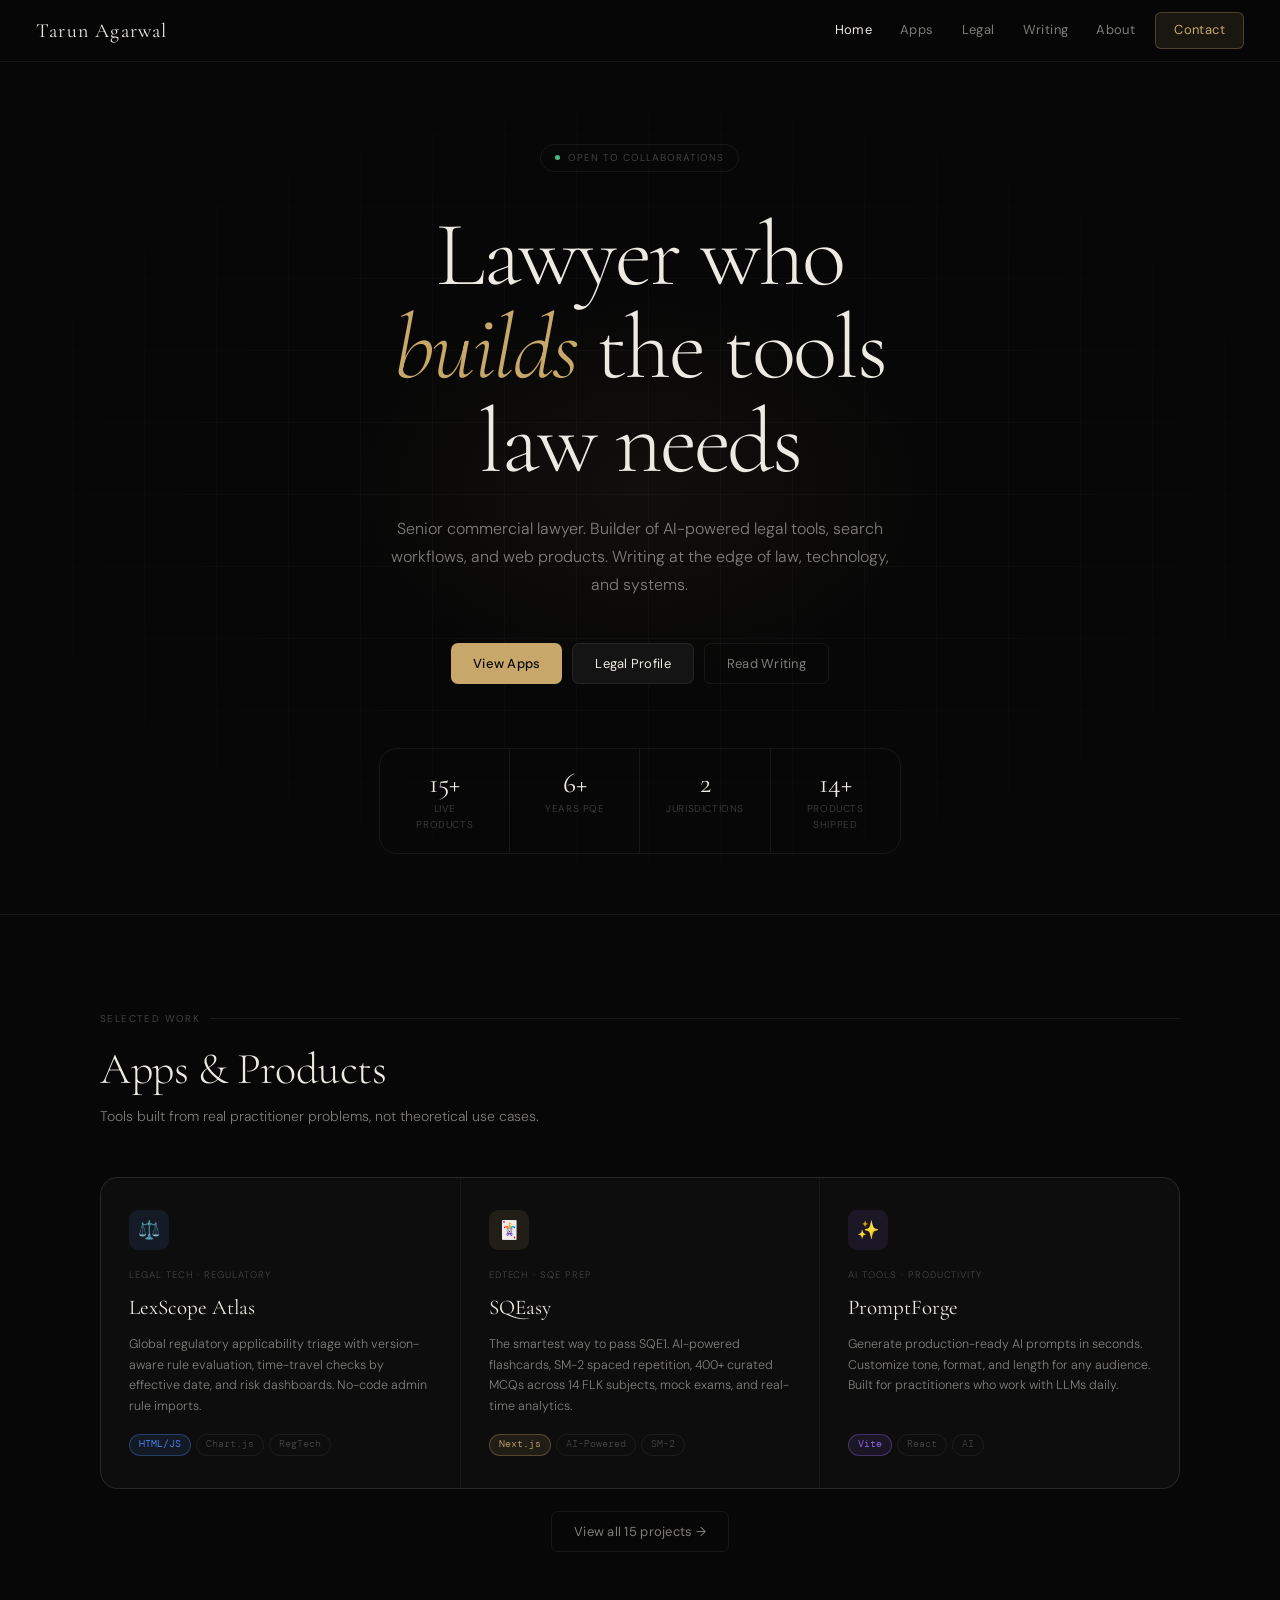
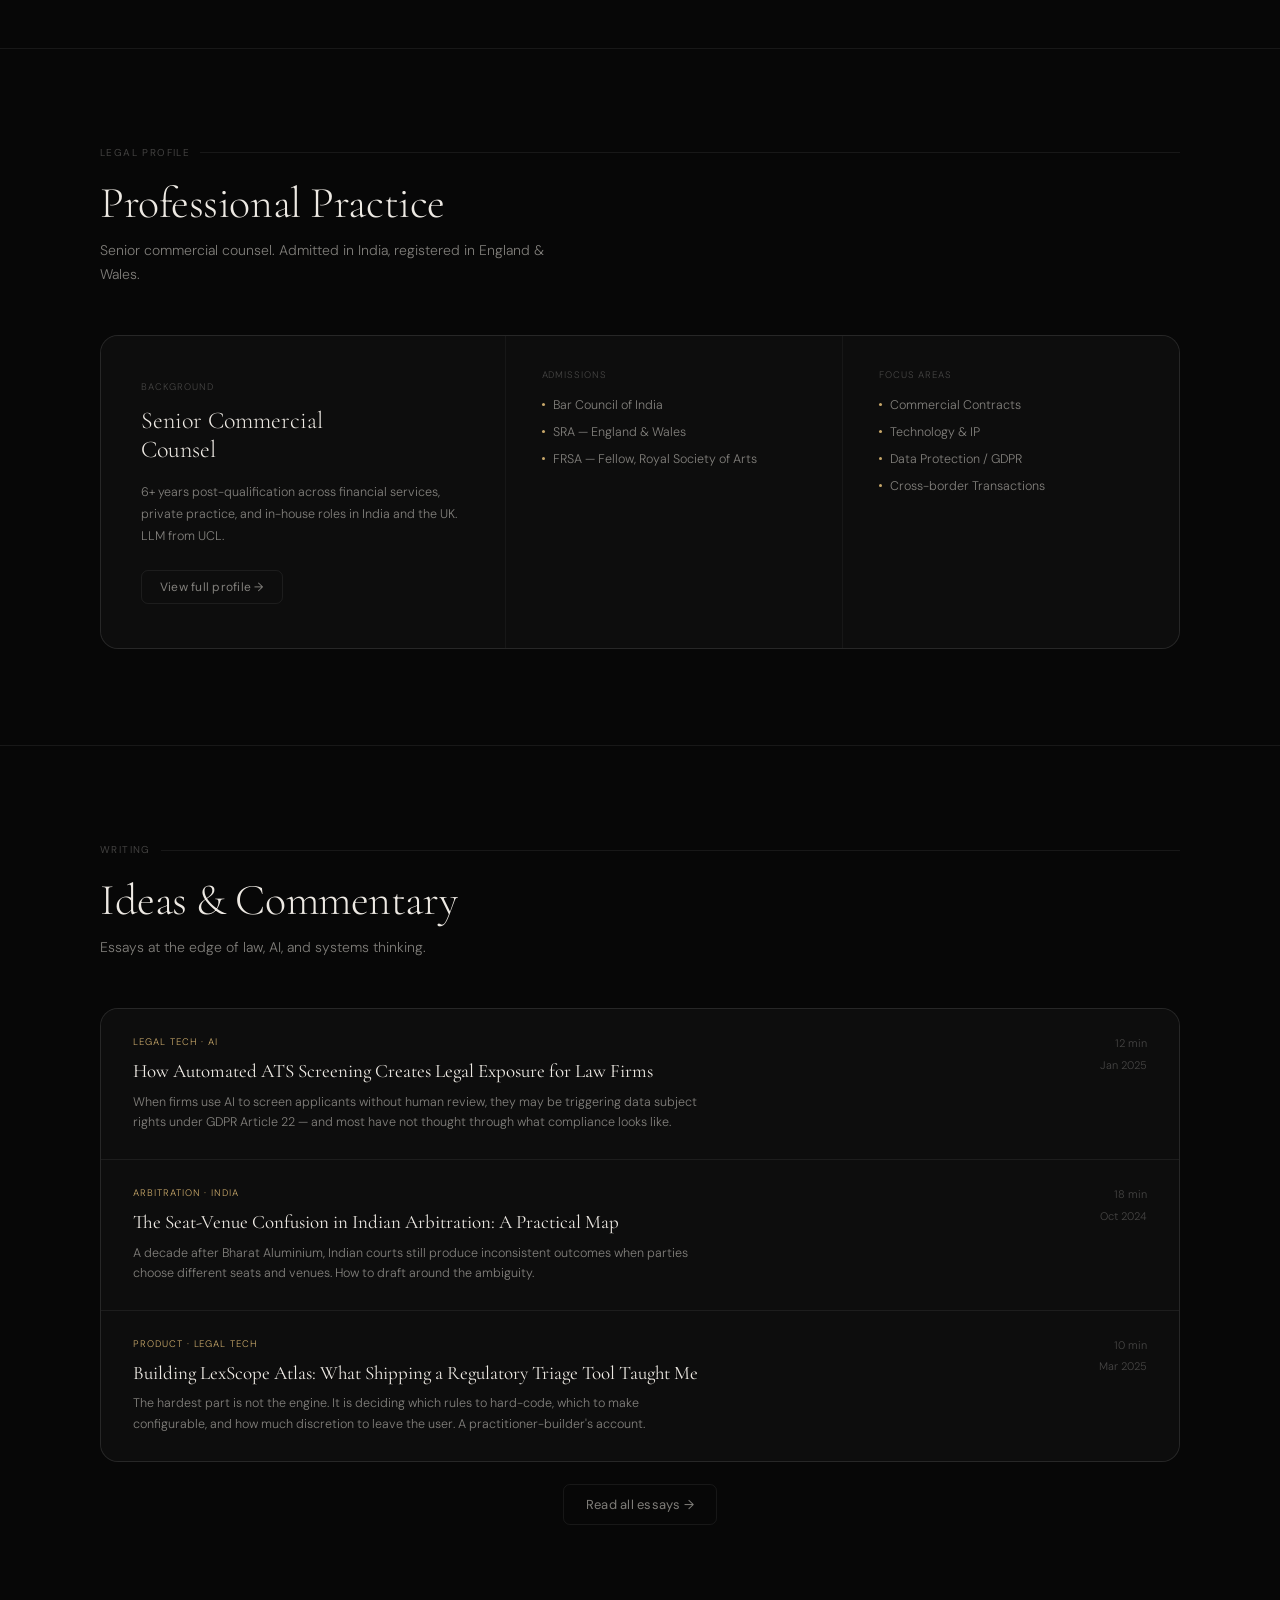
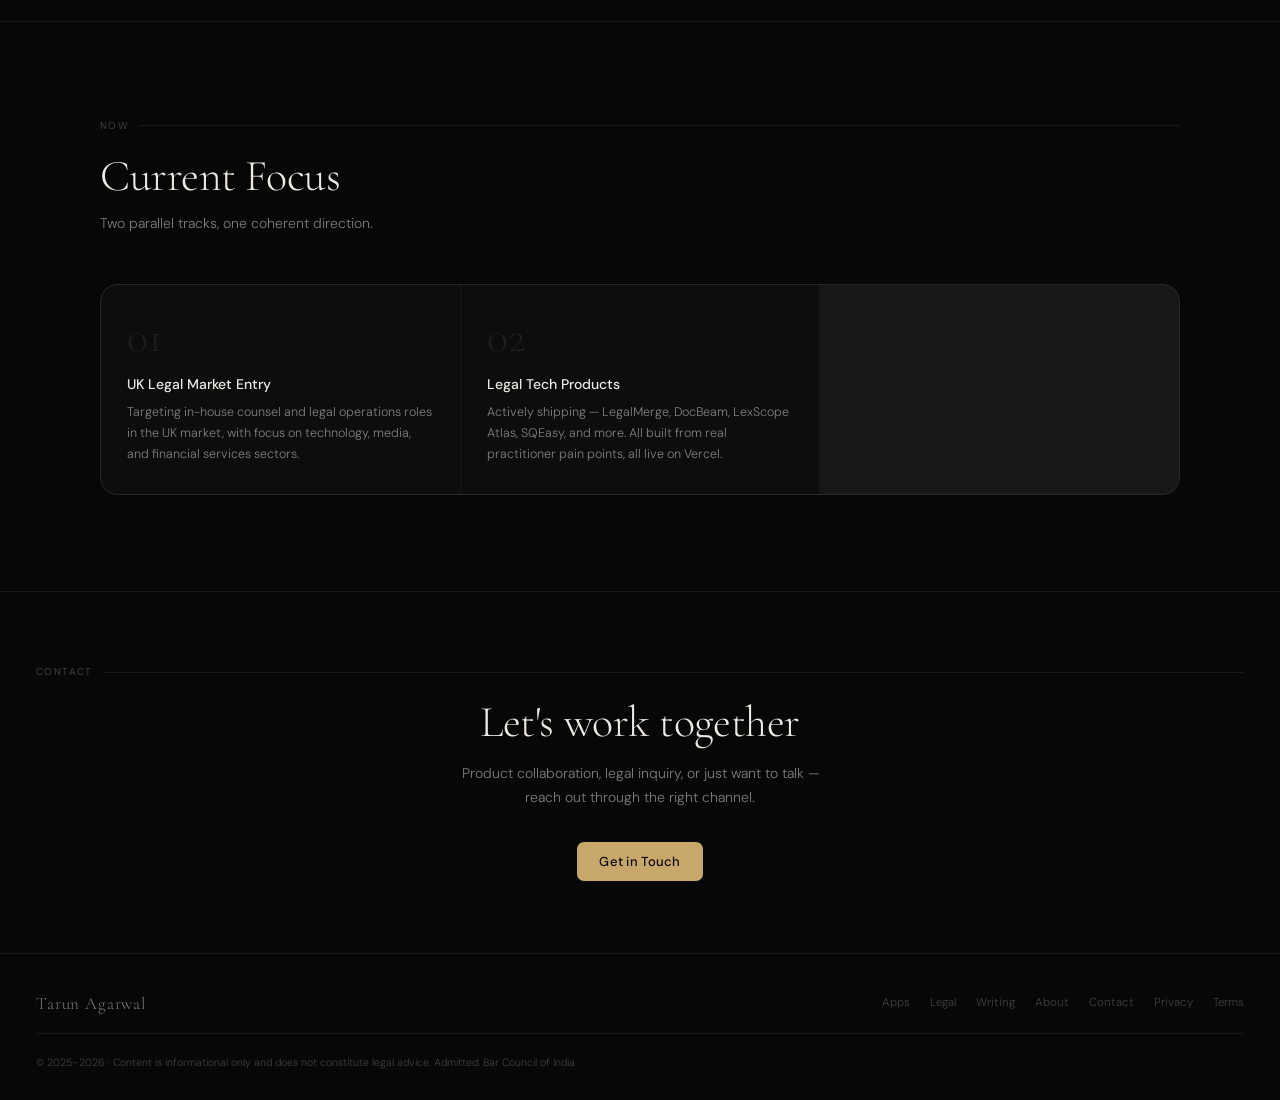
==== commit 92c66bb0: "Remove 'Distinction' from LLM references Co-Authored-By: Claude Sonnet 4.6 <noreply@anthropic.com>" ====
--- a/personal-brand-site.html
+++ b/personal-brand-site.html
@@ -522,7 +522,7 @@
       <div class="snap-main">
         <div class="snap-label">Background</div>
         <div class="snap-value" style="font-size:24px;margin-bottom:18px;line-height:1.2;">Senior Commercial<br>Counsel</div>
-        <p style="font-size:12.5px;color:var(--text-2);line-height:1.75;margin-bottom:22px;">6+ years post-qualification across financial services, private practice, and in-house roles in India and the UK. LLM with Distinction from UCL.</p>
+        <p style="font-size:12.5px;color:var(--text-2);line-height:1.75;margin-bottom:22px;">6+ years post-qualification across financial services, private practice, and in-house roles in India and the UK. LLM from UCL.</p>
         <button class="btn btn-ghost" onclick="go('legal')" style="font-size:12px;padding:8px 18px;">View full profile →</button>
       </div>
       <div class="snap-cell">
@@ -954,7 +954,7 @@
           <div class="legal-sec-label">Background</div>
           <h2 class="legal-sec-h">Commercial Lawyer with a Technology Focus</h2>
           <p class="legal-sec-p">I am a senior commercial lawyer with 6+ years of post-qualification experience spanning financial services, private practice, and in-house roles in India and the United Kingdom. My practice centres on commercial contracts, technology agreements, data protection, and cross-border transactions.</p>
-          <p class="legal-sec-p">I hold an LLM with Distinction from University College London.</p>
+          <p class="legal-sec-p">I hold an LLM from University College London.</p>
           <p class="legal-sec-p">I am also a Fellow of the Royal Society of Arts (FRSA), and I write and speak on legal technology, AI in legal practice, and international commercial arbitration.</p>
         </div>
 
@@ -1020,7 +1020,7 @@
           <div class="sb-title">Admissions & Credentials</div>
           <div class="cred-item"><div class="cred-name">Bar Council of India</div><div class="cred-detail">Enrolled Advocate · India</div></div>
           <div class="cred-item"><div class="cred-name">Solicitors Regulation Authority</div><div class="cred-detail">Registered Foreign Lawyer · England & Wales</div></div>
-          <div class="cred-item"><div class="cred-name">LLM, Distinction</div><div class="cred-detail">University College London</div></div>
+          <div class="cred-item"><div class="cred-name">LLM</div><div class="cred-detail">University College London</div></div>
           <div class="cred-item"><div class="cred-name">Fellow, RSA</div><div class="cred-detail">Royal Society of Arts</div></div>
         </div>
         <div class="sidebar-block" style="background:var(--gold-glow);border-color:rgba(200,168,106,0.18)">
@@ -1147,7 +1147,7 @@
         <h1 class="about-h">Lawyer who<br><em>builds.</em><br>Builder who<br>thinks like a <em>lawyer.</em></h1>
         <p class="about-p">I have spent the last six years working in commercial law across India and the UK — drafting and negotiating complex agreements, advising on data protection, and navigating the legal architecture of technology businesses. In parallel, I have been shipping software.</p>
         <p class="about-p">That combination is not accidental. Legal practice is fundamentally about understanding systems, identifying where they break down, and designing language that constrains risk. Building software requires exactly the same instincts. The products I make are all attempts to close gaps I found frustrating as a practitioner.</p>
-        <p class="about-p">I hold an LLM with Distinction from University College London. I am a Fellow of the Royal Society of Arts.</p>
+        <p class="about-p">I hold an LLM from University College London. I am a Fellow of the Royal Society of Arts.</p>
         <p class="about-p">I write regularly on legal tech, AI, and the design of legal systems. I invest in Indian equities through Zerodha. I am interested in civic technology, open data infrastructure, and what it would take to make legal services accessible by default.</p>
         <p class="about-p" style="font-size:12.5px;color:var(--text-3)">This site carries one brand with two distinct lanes. The /legal section is a professional profile, not a marketing page. Content is informational only and does not constitute legal advice.</p>
         <div style="margin-top:36px;display:flex;gap:10px;flex-wrap:wrap">
@@ -1162,7 +1162,7 @@
           <div class="cred-item"><div class="cred-name">Bar Council of India</div><div class="cred-detail">Enrolled Advocate</div></div>
           <div class="cred-item"><div class="cred-name">SRA · England & Wales</div><div class="cred-detail">Registered</div></div>
           <div class="cred-item"><div class="cred-name">FRSA</div><div class="cred-detail">Fellow, Royal Society of Arts</div></div>
-          <div class="cred-item"><div class="cred-name">LLM, Distinction</div><div class="cred-detail">University College London</div></div>
+          <div class="cred-item"><div class="cred-name">LLM</div><div class="cred-detail">University College London</div></div>
         </div>
         <div class="about-block">
           <div class="sb-title">Currently Building</div>
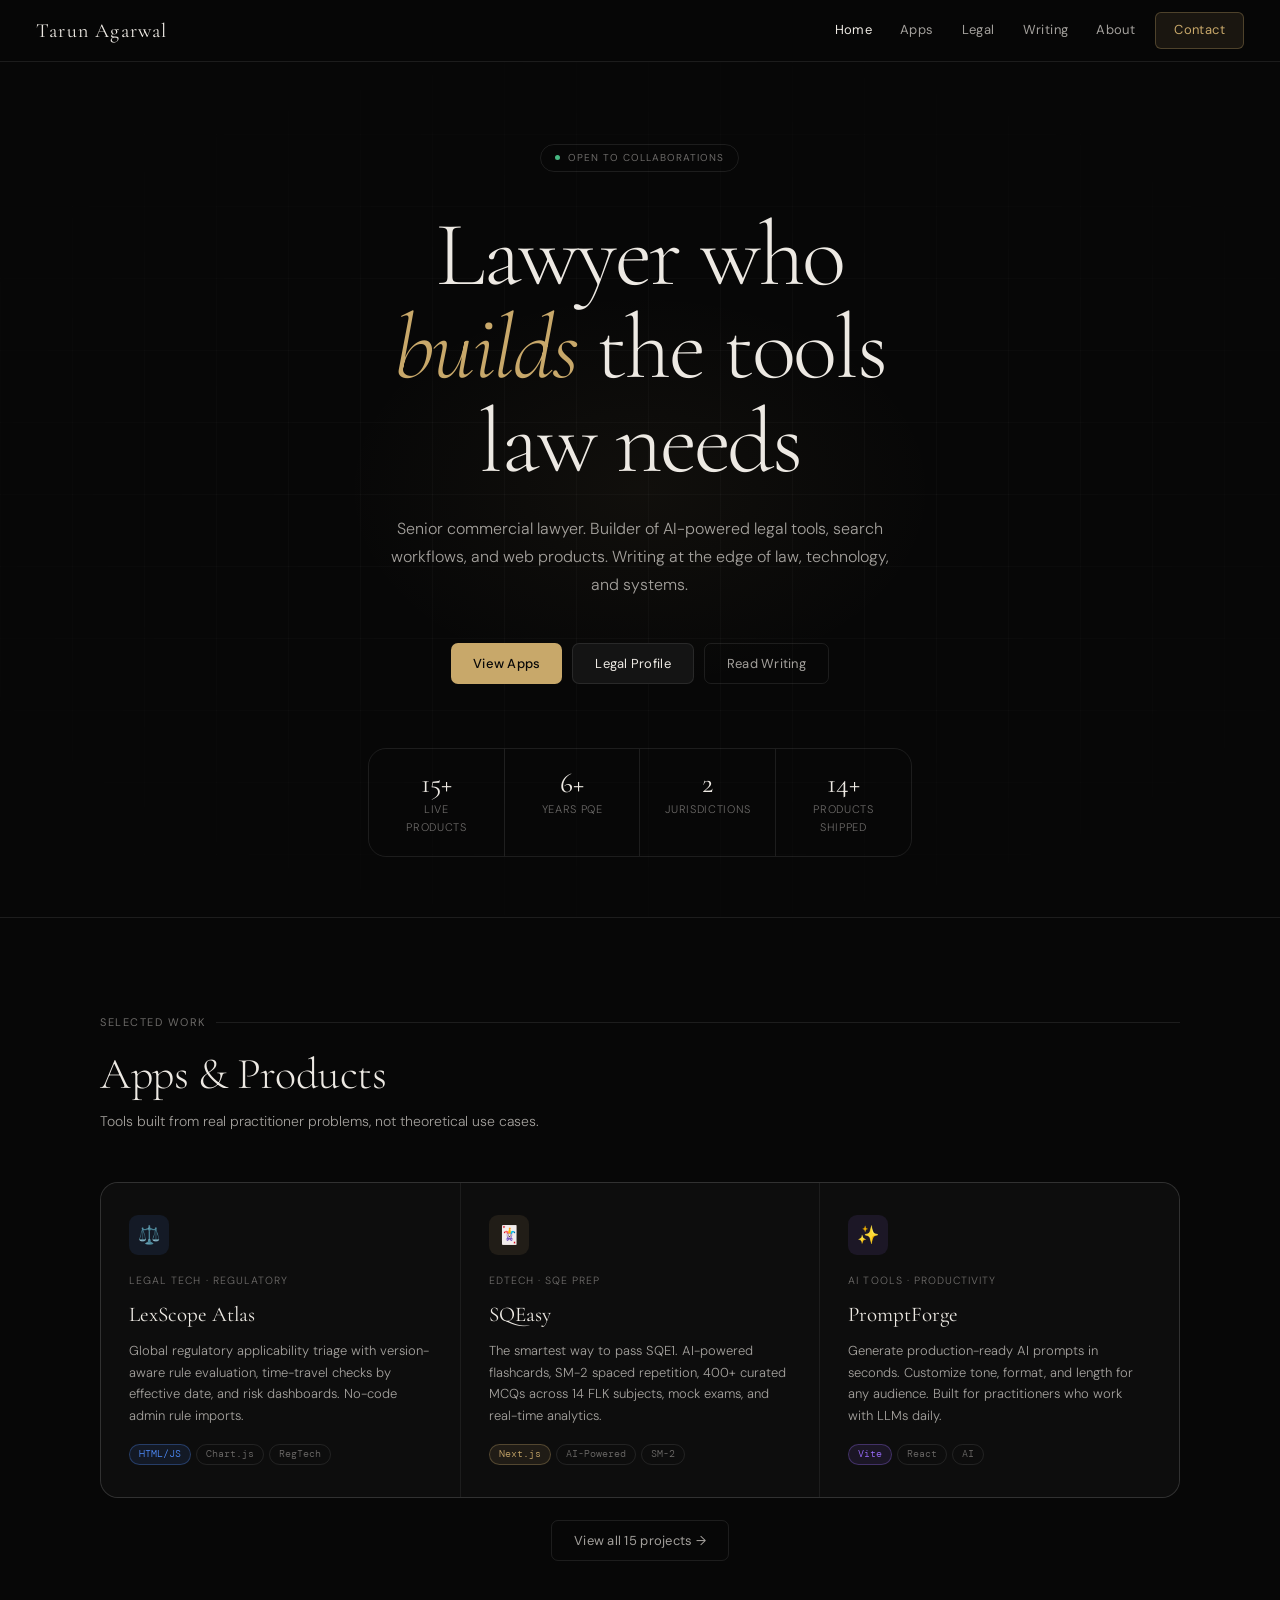
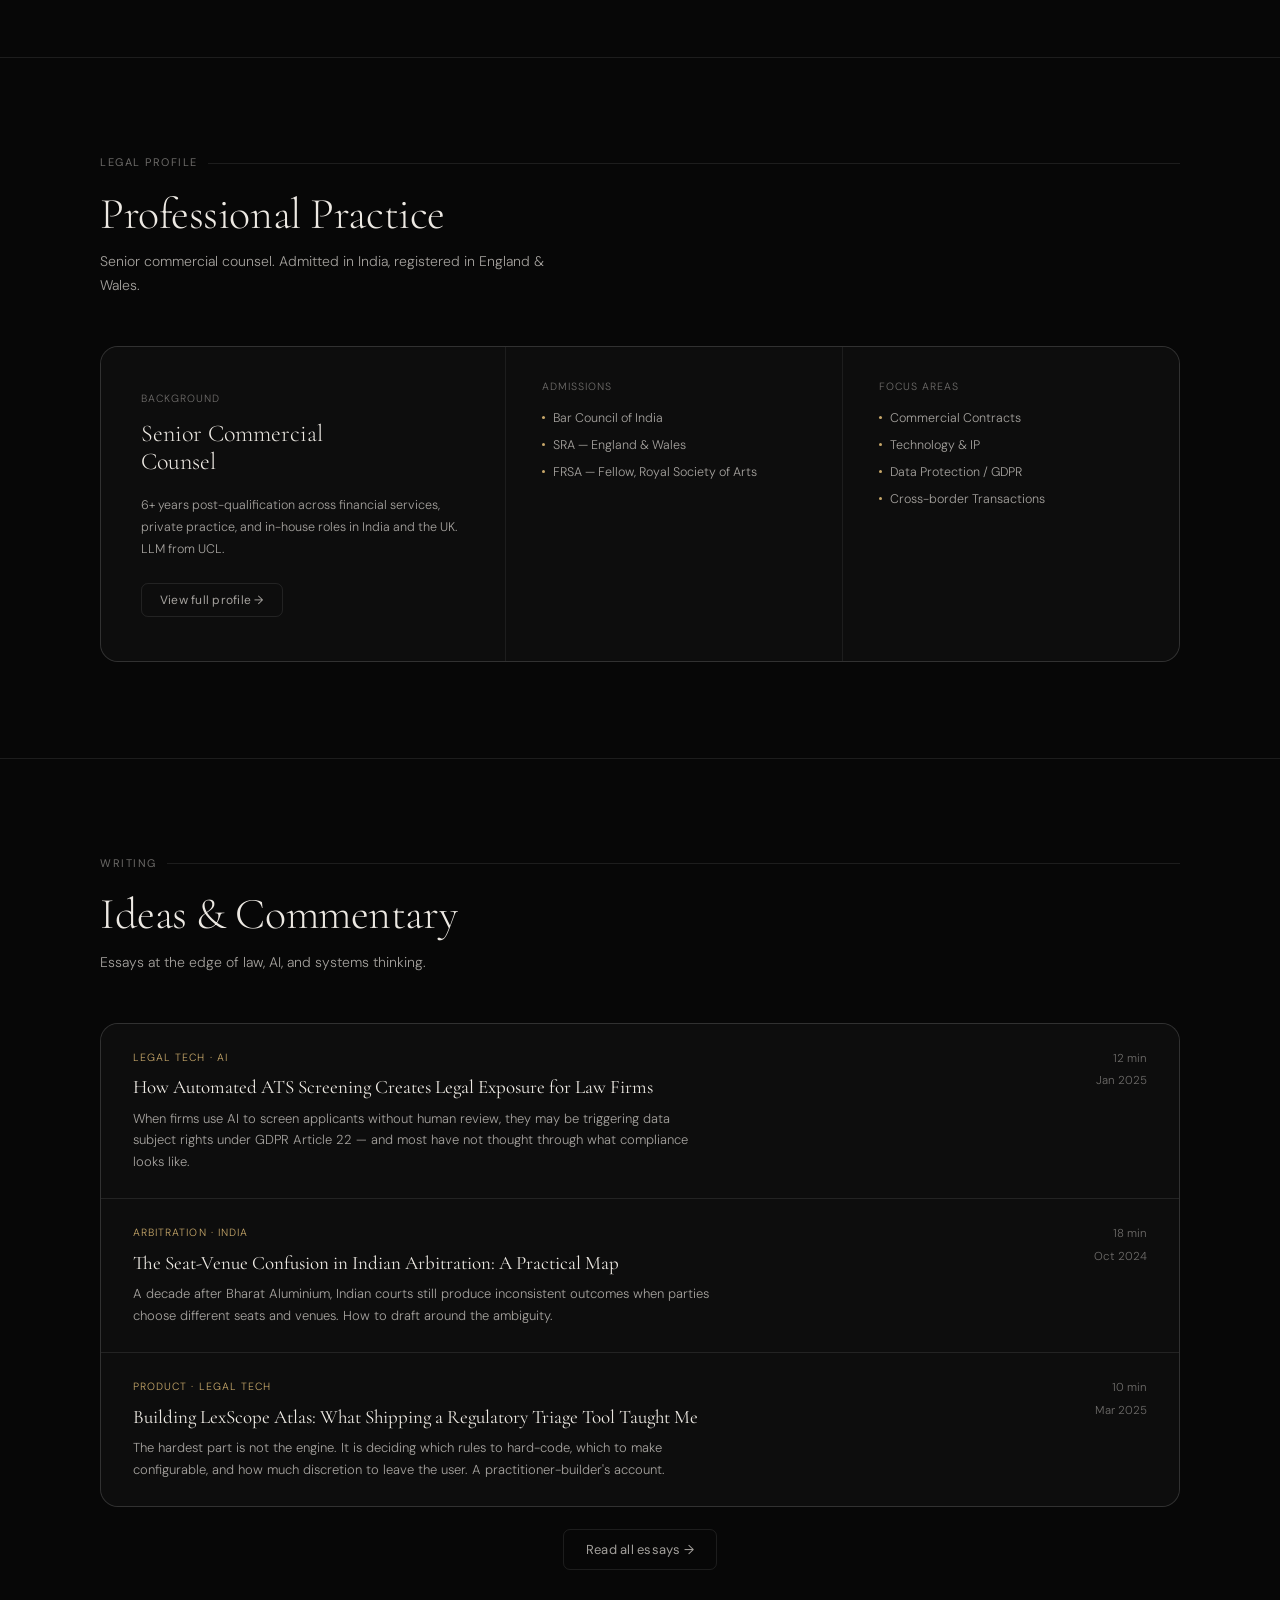
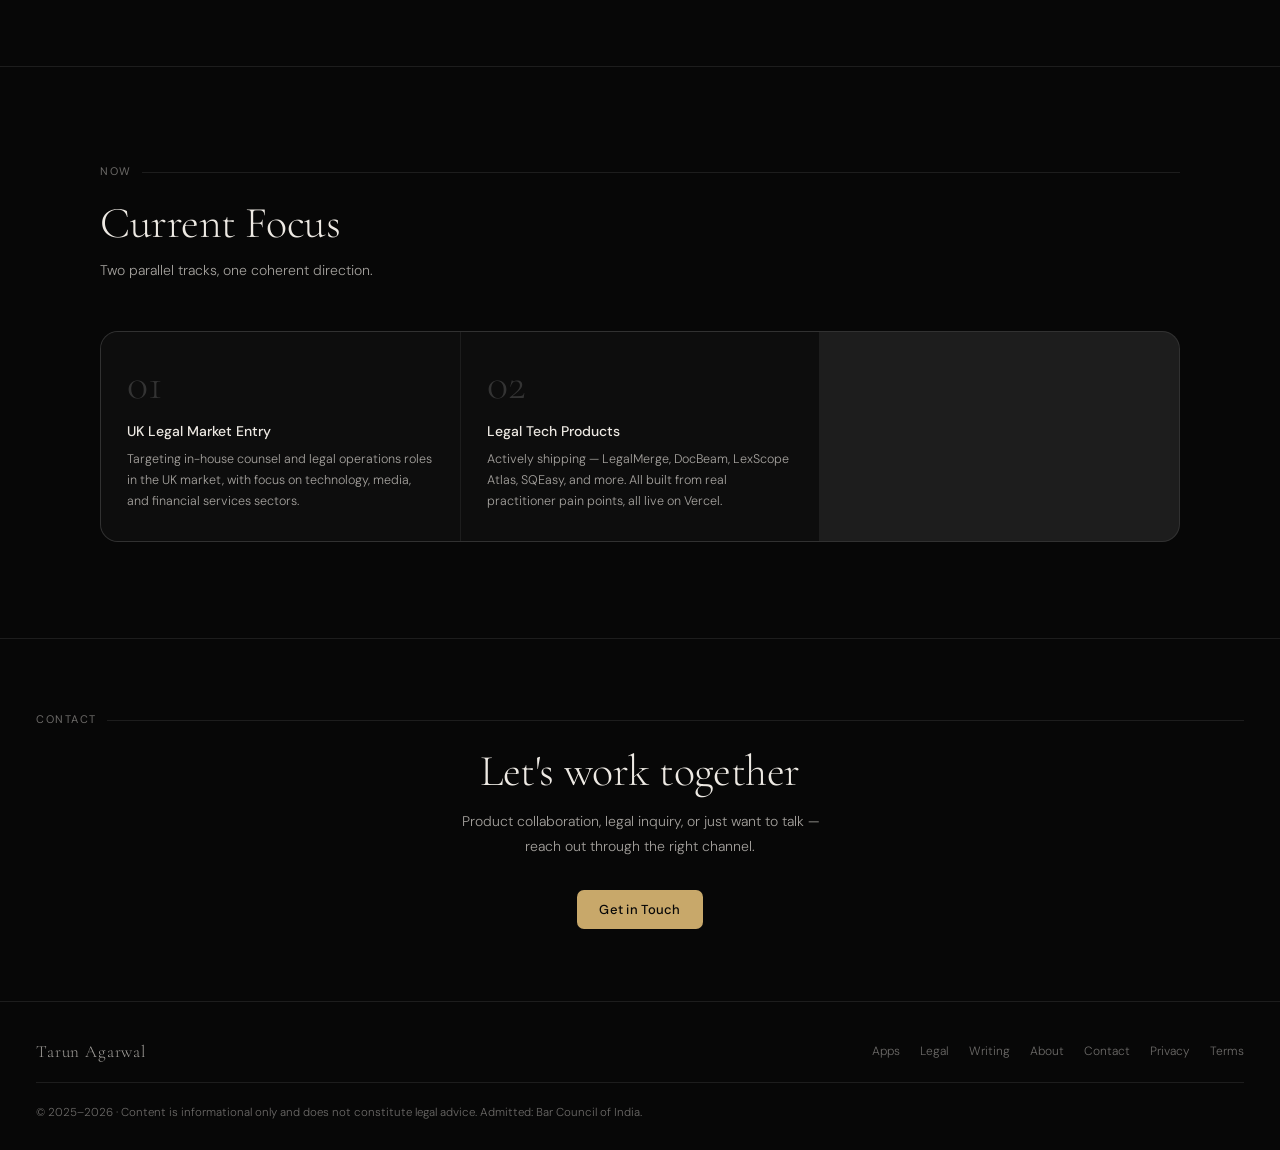
==== commit 4a4c605c: "Improve text visibility and readability across the site Increase opacity on secondary (52%→68%) and " ====
--- a/personal-brand-site.html
+++ b/personal-brand-site.html
@@ -13,11 +13,11 @@
     --bg-2: #0d0d0d;
     --bg-3: #141414;
     --bg-4: #1a1a1a;
-    --border: rgba(255,255,255,0.065);
-    --border-h: rgba(255,255,255,0.12);
+    --border: rgba(255,255,255,0.09);
+    --border-h: rgba(255,255,255,0.16);
     --text: #ede9e3;
-    --text-2: rgba(237,233,227,0.52);
-    --text-3: rgba(237,233,227,0.26);
+    --text-2: rgba(237,233,227,0.68);
+    --text-3: rgba(237,233,227,0.44);
     --gold: #c8a86a;
     --gold-dim: rgba(200,168,106,0.1);
     --gold-glow: rgba(200,168,106,0.06);
@@ -90,7 +90,7 @@
   .section { padding: 96px 0; }
   .section-label {
     display: flex; align-items: center; gap: 10px;
-    font-size: 10px; font-weight: 400; letter-spacing: 0.14em;
+    font-size: 11px; font-weight: 400; letter-spacing: 0.14em;
     text-transform: uppercase; color: var(--text-3); margin-bottom: 18px;
   }
   .section-label::after { content: ''; flex: 1; height: 1px; background: var(--border); }
@@ -210,7 +210,7 @@
     font-size: 28px; font-weight: 400; color: var(--text); line-height: 1;
     margin-bottom: 4px;
   }
-  .hero-stat-l { font-size: 10px; color: var(--text-3); letter-spacing: 0.06em; text-transform: uppercase; }
+  .hero-stat-l { font-size: 11px; color: var(--text-3); letter-spacing: 0.06em; text-transform: uppercase; }
 
   /* HOME FEATURED APPS */
   .featured-grid {
@@ -229,9 +229,9 @@
     display: flex; align-items: center; justify-content: center;
     font-size: 18px; margin-bottom: 18px; flex-shrink: 0;
   }
-  .feat-cat { font-size: 9.5px; letter-spacing: 0.1em; text-transform: uppercase; color: var(--text-3); margin-bottom: 8px; }
+  .feat-cat { font-size: 10.5px; letter-spacing: 0.1em; text-transform: uppercase; color: var(--text-3); margin-bottom: 8px; }
   .feat-title { font-family: 'Cormorant Garamond', serif; font-size: 21px; font-weight: 400; color: var(--text); margin-bottom: 9px; }
-  .feat-desc { font-size: 12.5px; color: var(--text-2); line-height: 1.65; flex: 1; margin-bottom: 18px; }
+  .feat-desc { font-size: 13px; color: var(--text-2); line-height: 1.65; flex: 1; margin-bottom: 18px; }
   .feat-stack { display: flex; gap: 5px; flex-wrap: wrap; }
 
   /* HOME LEGAL SNAPSHOT */
@@ -243,7 +243,7 @@
   .snap-main { background: var(--bg-2); padding: 44px 40px; }
   .snap-cell { background: var(--bg-2); padding: 32px 36px; transition: background 0.2s; }
   .snap-cell:hover { background: var(--bg-3); }
-  .snap-label { font-size: 9.5px; letter-spacing: 0.1em; text-transform: uppercase; color: var(--text-3); margin-bottom: 12px; }
+  .snap-label { font-size: 10.5px; letter-spacing: 0.1em; text-transform: uppercase; color: var(--text-3); margin-bottom: 12px; }
   .snap-value { font-family: 'Cormorant Garamond', serif; font-size: 20px; color: var(--text); line-height: 1.3; }
   .snap-items { display: flex; flex-direction: column; gap: 7px; }
   .snap-item { font-size: 12.5px; color: var(--text-2); display: flex; align-items: center; gap: 8px; }
@@ -254,16 +254,16 @@
   .wl-item { display: flex; justify-content: space-between; align-items: flex-start; gap: 20px; background: var(--bg-2); padding: 26px 32px; cursor: pointer; transition: background 0.2s; border-bottom: 1px solid var(--border); }
   .wl-item:last-child { border-bottom: none; }
   .wl-item:hover { background: var(--bg-3); }
-  .wl-cat { font-size: 9.5px; letter-spacing: 0.1em; text-transform: uppercase; color: var(--gold); margin-bottom: 6px; }
+  .wl-cat { font-size: 10.5px; letter-spacing: 0.1em; text-transform: uppercase; color: var(--gold); margin-bottom: 6px; }
   .wl-title { font-family: 'Cormorant Garamond', serif; font-size: 19px; font-weight: 400; color: var(--text); margin-bottom: 5px; }
-  .wl-excerpt { font-size: 12.5px; color: var(--text-2); line-height: 1.65; max-width: 580px; }
-  .wl-meta { font-size: 11px; color: var(--text-3); text-align: right; flex-shrink: 0; display: flex; flex-direction: column; gap: 4px; }
+  .wl-excerpt { font-size: 13px; color: var(--text-2); line-height: 1.65; max-width: 580px; }
+  .wl-meta { font-size: 11.5px; color: var(--text-3); text-align: right; flex-shrink: 0; display: flex; flex-direction: column; gap: 4px; }
 
   /* HOME FOCUS */
   .focus-grid { display: grid; grid-template-columns: repeat(3,1fr); gap: 1px; background: var(--border); border: 1px solid var(--border); border-radius: var(--radius-lg); overflow: hidden; }
   .focus-card { background: var(--bg-2); padding: 30px 26px; transition: background 0.2s; }
   .focus-card:hover { background: var(--bg-3); }
-  .focus-n { font-family: 'Cormorant Garamond', serif; font-size: 44px; font-weight: 300; color: var(--border); line-height: 1; margin-bottom: 14px; }
+  .focus-n { font-family: 'Cormorant Garamond', serif; font-size: 44px; font-weight: 300; color: var(--border-h); line-height: 1; margin-bottom: 14px; }
   .focus-title { font-size: 14px; font-weight: 500; color: var(--text); margin-bottom: 7px; }
   .focus-desc { font-size: 12.5px; color: var(--text-2); line-height: 1.65; }
 
@@ -286,13 +286,13 @@
   .proj-thumb { height: 160px; position: relative; overflow: hidden; display: flex; align-items: center; justify-content: center; font-size: 52px; }
   .proj-thumb-inner { position: relative; z-index: 1; }
   .proj-body { padding: 24px; flex: 1; display: flex; flex-direction: column; }
-  .proj-status { display: inline-flex; align-items: center; gap: 5px; font-size: 9.5px; letter-spacing: 0.08em; text-transform: uppercase; margin-bottom: 12px; }
+  .proj-status { display: inline-flex; align-items: center; gap: 5px; font-size: 10.5px; letter-spacing: 0.08em; text-transform: uppercase; margin-bottom: 12px; }
   .proj-status-dot { width: 5px; height: 5px; border-radius: 50%; }
   .s-live { color: var(--green); } .s-live .proj-status-dot { background: var(--green); }
   .s-soon { color: var(--amber); } .s-soon .proj-status-dot { background: var(--amber); }
   .s-dev { color: var(--amber); } .s-dev .proj-status-dot { background: var(--amber); }
   .proj-title { font-family: 'Cormorant Garamond', serif; font-size: 24px; font-weight: 400; color: var(--text); margin-bottom: 7px; }
-  .proj-desc { font-size: 12.5px; color: var(--text-2); line-height: 1.68; flex: 1; margin-bottom: 18px; }
+  .proj-desc { font-size: 13px; color: var(--text-2); line-height: 1.68; flex: 1; margin-bottom: 18px; }
   .proj-stack { display: flex; gap: 5px; flex-wrap: wrap; margin-bottom: 18px; }
   .proj-links { display: flex; gap: 8px; flex-wrap: wrap; }
   .proj-link { padding: 6px 14px; border: 1px solid var(--border); border-radius: 6px; font-size: 11.5px; color: var(--text-2); text-decoration: none; transition: all 0.18s; cursor: pointer; }
@@ -364,7 +364,7 @@
   .lane-h { font-family: 'Cormorant Garamond', serif; font-size: 26px; font-weight: 400; color: var(--text); margin-bottom: 12px; line-height: 1.2; }
   .lane-desc { font-size: 13px; color: var(--text-2); line-height: 1.72; margin-bottom: 32px; }
   .fg { margin-bottom: 16px; }
-  .fl { display: block; font-size: 10px; letter-spacing: 0.08em; text-transform: uppercase; color: var(--text-3); margin-bottom: 6px; }
+  .fl { display: block; font-size: 11px; letter-spacing: 0.08em; text-transform: uppercase; color: var(--text-3); margin-bottom: 6px; }
   .fi, .fsel, .fta { width: 100%; padding: 10px 14px; background: var(--bg-3); border: 1px solid var(--border); border-radius: 7px; color: var(--text); font-family: 'DM Sans', sans-serif; font-size: 13px; font-weight: 300; outline: none; transition: border-color 0.18s; }
   .fi:focus, .fsel:focus, .fta:focus { border-color: var(--border-h); }
   .fi::placeholder, .fta::placeholder { color: var(--text-3); }
@@ -384,9 +384,9 @@
   .footer-logo { font-family: 'Cormorant Garamond', serif; font-size: 17px; color: var(--text-2); letter-spacing: 0.05em; }
   .footer-logo span { color: var(--gold); }
   .footer-links { display: flex; gap: 20px; flex-wrap: wrap; }
-  .footer-link { font-size: 11.5px; color: var(--text-3); text-decoration: none; cursor: pointer; transition: color 0.18s; }
+  .footer-link { font-size: 12px; color: var(--text-3); text-decoration: none; cursor: pointer; transition: color 0.18s; }
   .footer-link:hover { color: var(--text-2); }
-  .footer-copy { width: 100%; font-size: 10.5px; color: var(--text-3); padding-top: 20px; border-top: 1px solid var(--border); line-height: 1.7; }
+  .footer-copy { width: 100%; font-size: 11.5px; color: var(--text-3); padding-top: 20px; border-top: 1px solid var(--border); line-height: 1.7; }
 
   /* MOBILE */
   @media (max-width: 760px) {
@@ -403,6 +403,10 @@
     .wl-meta { align-self: flex-start; text-align: left; }
   }
 </style>
+<script>
+  window.va = window.va || function () { (window.vaq = window.vaq || []).push(arguments); };
+</script>
+<script defer src="/_vercel/insights/script.js"></script>
 </head>
 <body>
 
@@ -817,7 +821,7 @@
             <span class="pill pill-green">HTML/JS</span><span class="pill">UK Tax</span><span class="pill">SEO</span>
           </div>
           <div class="proj-links">
-            <a class="proj-link primary" href="https://salary-sacrifice-calculator-uk.vercel.app" target="_blank">Live Tool →</a>
+            <a class="proj-link primary" href="https://salary-sacrifice-calculator-uk.vercel.app" target="_blank">Live Tool ���</a>
           </div>
         </div>
       </div>
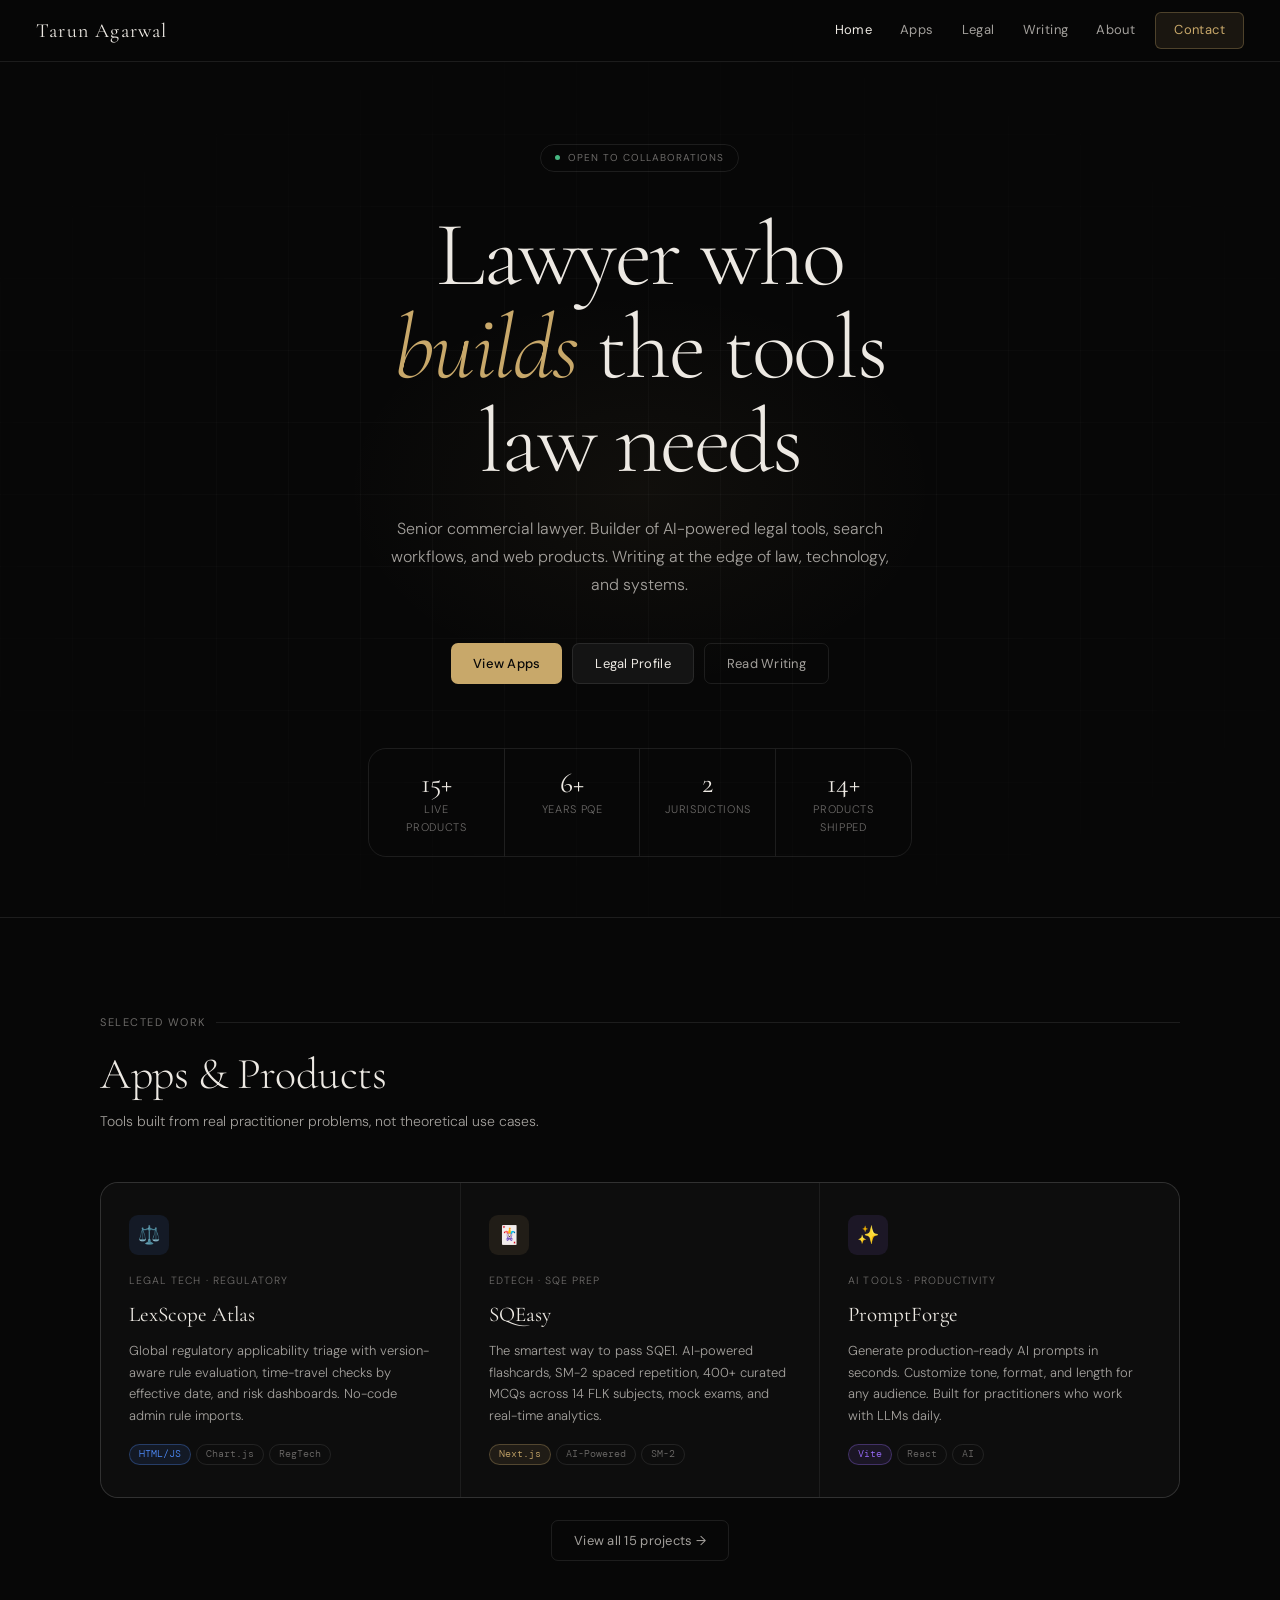
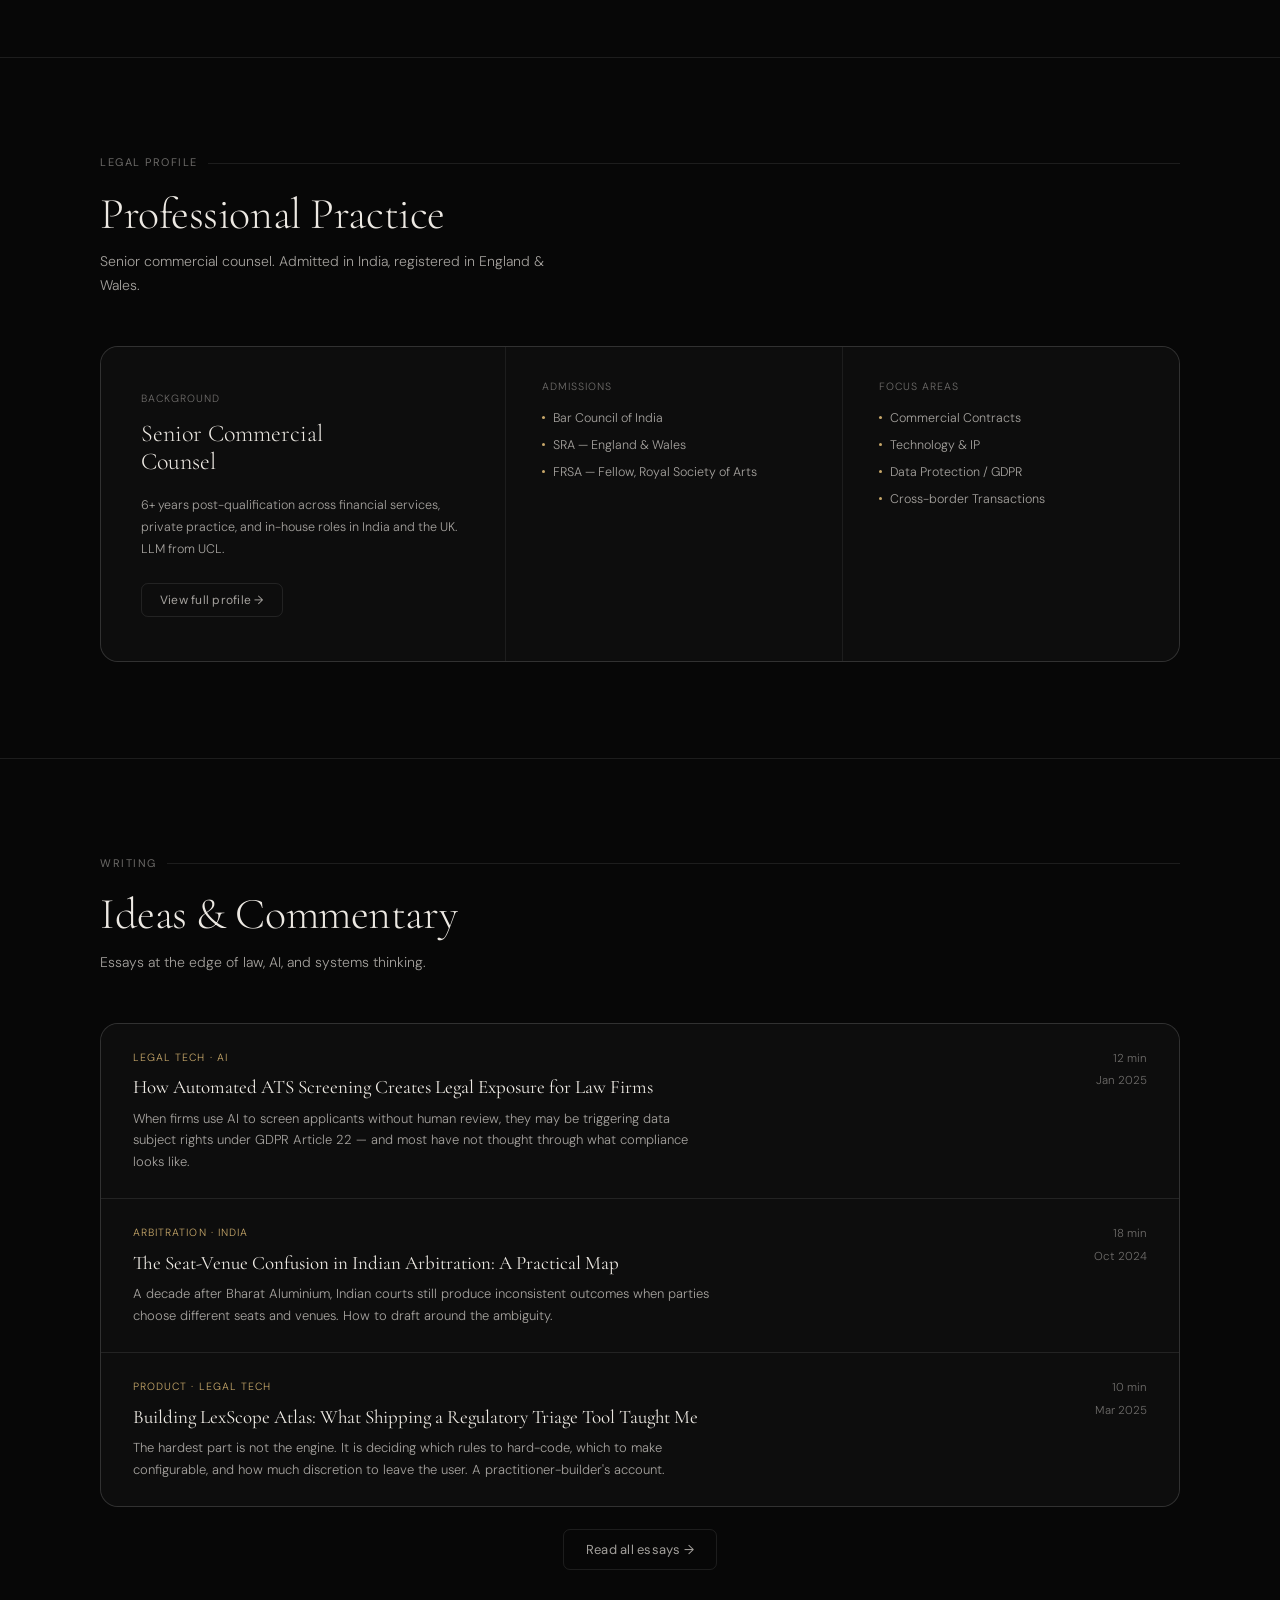
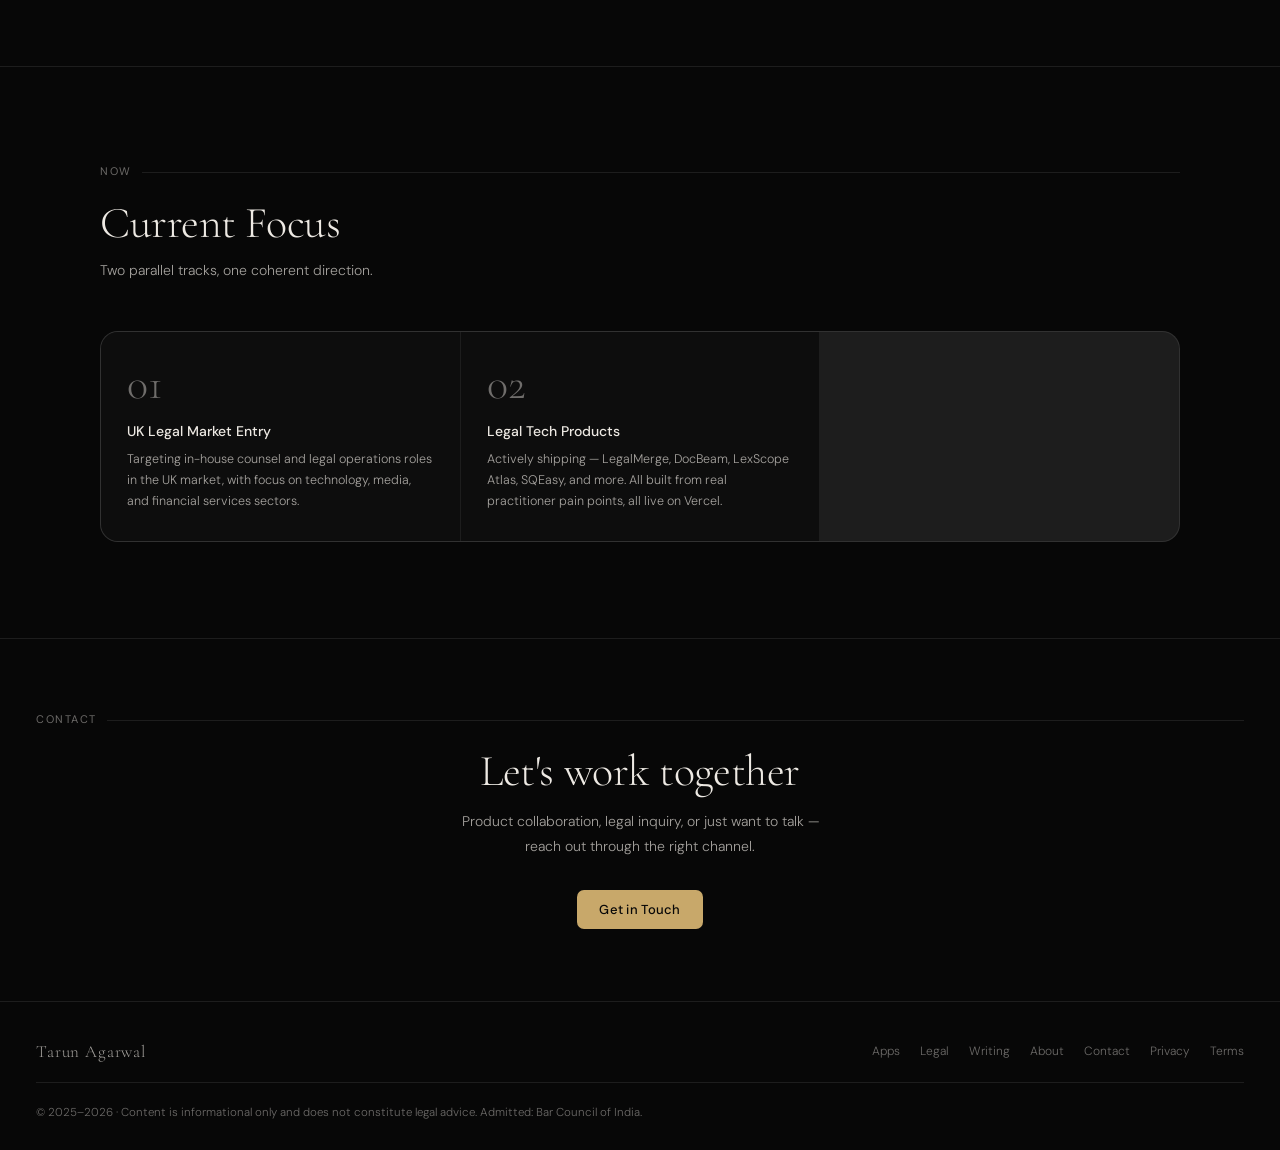
==== commit 2914f632: "Fix focus section number visibility Co-Authored-By: Claude Sonnet 4.6 <noreply@anthropic.com>" ====
--- a/personal-brand-site.html
+++ b/personal-brand-site.html
@@ -263,7 +263,7 @@
   .focus-grid { display: grid; grid-template-columns: repeat(3,1fr); gap: 1px; background: var(--border); border: 1px solid var(--border); border-radius: var(--radius-lg); overflow: hidden; }
   .focus-card { background: var(--bg-2); padding: 30px 26px; transition: background 0.2s; }
   .focus-card:hover { background: var(--bg-3); }
-  .focus-n { font-family: 'Cormorant Garamond', serif; font-size: 44px; font-weight: 300; color: var(--border-h); line-height: 1; margin-bottom: 14px; }
+  .focus-n { font-family: 'Cormorant Garamond', serif; font-size: 44px; font-weight: 300; color: var(--text-3); line-height: 1; margin-bottom: 14px; }
   .focus-title { font-size: 14px; font-weight: 500; color: var(--text); margin-bottom: 7px; }
   .focus-desc { font-size: 12.5px; color: var(--text-2); line-height: 1.65; }
 
@@ -339,6 +339,25 @@
   .wf-excerpt { font-size: 13px; color: var(--text-2); line-height: 1.72; max-width: 640px; margin-bottom: 14px; }
   .wf-tags { display: flex; gap: 5px; flex-wrap: wrap; }
 
+  /* ARTICLE DETAIL VIEW */
+  #article-detail { max-width: 720px; margin: 0 auto; padding: 48px 0 96px; }
+  .article-back { display: inline-flex; align-items: center; gap: 6px; padding: 7px 16px; border: 1px solid var(--border); border-radius: 6px; background: transparent; color: var(--text-2); font-size: 12.5px; font-family: 'DM Sans', sans-serif; cursor: pointer; transition: all 0.2s; margin-bottom: 36px; }
+  .article-back:hover { border-color: var(--border-h); color: var(--text); }
+  .article-header .wf-cat { margin-bottom: 10px; }
+  .article-header h1 { font-family: 'Cormorant Garamond', serif; font-size: clamp(28px,4vw,40px); font-weight: 400; line-height: 1.15; color: var(--text); margin-bottom: 16px; }
+  .article-header .article-meta { font-size: 12px; color: var(--text-3); margin-bottom: 40px; padding-bottom: 28px; border-bottom: 1px solid var(--border); }
+  .article-body h2 { font-family: 'Cormorant Garamond', serif; font-size: 24px; font-weight: 400; color: var(--text); margin: 36px 0 14px; }
+  .article-body h3 { font-family: 'Cormorant Garamond', serif; font-size: 20px; font-weight: 400; color: var(--text); margin: 28px 0 10px; }
+  .article-body p { font-size: 14.5px; color: var(--text-2); line-height: 1.8; margin-bottom: 16px; }
+  .article-body ul, .article-body ol { font-size: 14.5px; color: var(--text-2); line-height: 1.8; margin: 0 0 16px 22px; }
+  .article-body li { margin-bottom: 6px; }
+  .article-body blockquote { border-left: 2px solid var(--gold); padding: 12px 20px; margin: 20px 0; background: var(--gold-glow); border-radius: 0 var(--radius) var(--radius) 0; }
+  .article-body blockquote p { color: var(--text-2); font-size: 13.5px; font-style: italic; margin-bottom: 0; }
+  .article-body strong { color: var(--text); font-weight: 500; }
+  .article-body em { font-style: italic; }
+  .article-body hr { border: none; height: 1px; background: var(--border); margin: 32px 0; }
+  .article-disclaimer { font-size: 12.5px; color: var(--text-3); font-style: italic; margin-top: 40px; padding-top: 24px; border-top: 1px solid var(--border); }
+
   /* ═══════════════════════════════════════
      ABOUT PAGE
   ═══════════════════════════════════════ */
@@ -388,11 +407,34 @@
   .footer-link:hover { color: var(--text-2); }
   .footer-copy { width: 100%; font-size: 11.5px; color: var(--text-3); padding-top: 20px; border-top: 1px solid var(--border); line-height: 1.7; }
 
+  /* HAMBURGER */
+  .hamburger {
+    display: none; flex-direction: column; justify-content: center; gap: 5px;
+    background: none; border: none; cursor: pointer; padding: 8px; z-index: 201;
+  }
+  .hamburger span {
+    display: block; width: 22px; height: 2px; background: var(--text-2);
+    border-radius: 2px; transition: transform .25s, opacity .25s;
+  }
+  .hamburger:hover span { background: var(--gold); }
+  .hamburger.active span:nth-child(1) { transform: translateY(7px) rotate(45deg); }
+  .hamburger.active span:nth-child(2) { opacity: 0; }
+  .hamburger.active span:nth-child(3) { transform: translateY(-7px) rotate(-45deg); }
+
   /* MOBILE */
   @media (max-width: 760px) {
     .wrap { padding: 0 20px; }
     nav { padding: 0 20px; }
-    .nav-links { display: none; }
+    .nav-links {
+      display: none;
+      position: absolute; top: var(--nav-h); left: 0; right: 0;
+      flex-direction: column; padding: 12px 0;
+      background: rgba(7,7,7,0.95); backdrop-filter: blur(16px);
+      border-bottom: 1px solid var(--border);
+    }
+    nav.nav-open .nav-links { display: flex; }
+    .nav-links li a { padding: 14px 24px; width: 100%; display: block; font-size: 1rem; }
+    .hamburger { display: flex; }
     .featured-grid, .focus-grid, .legal-snap { grid-template-columns: 1fr; }
     .legal-layout, .about-layout { grid-template-columns: 1fr; }
     .contact-grid { grid-template-columns: 1fr; }
@@ -421,6 +463,9 @@
     <li><a onclick="go('about')" id="n-about">About</a></li>
     <li><a onclick="go('contact')" id="n-contact" class="nav-cta">Contact</a></li>
   </ul>
+  <button class="hamburger" onclick="toggleMenu()" aria-label="Menu">
+    <span></span><span></span><span></span>
+  </button>
 </nav>
 
 <!-- ══════════════════════════════════════════
@@ -1071,7 +1116,7 @@
 
     <div class="wf-list fade-up d2" id="writing-list">
 
-      <div class="wf-item" data-wcat="legal-tech ai">
+      <div class="wf-item" data-wcat="legal-tech ai" onclick="showArticle('ats-screening')">
         <div class="wf-head">
           <div><div class="wf-cat">Legal Tech · AI</div><div class="wf-title">How Automated ATS Screening Creates Legal Exposure for Law Firms</div></div>
           <div class="wf-meta"><div>Jan 2025</div><div>12 min</div></div>
@@ -1080,7 +1125,7 @@
         <div class="wf-tags"><span class="pill pill-gold">GDPR</span><span class="pill">Article 22</span><span class="pill">ATS</span></div>
       </div>
 
-      <div class="wf-item" data-wcat="law research">
+      <div class="wf-item" data-wcat="law research" onclick="showArticle('seat-venue')">
         <div class="wf-head">
           <div><div class="wf-cat">Arbitration · India</div><div class="wf-title">The Seat-Venue Confusion in Indian Arbitration: A Practical Map</div></div>
           <div class="wf-meta"><div>Oct 2024</div><div>18 min</div></div>
@@ -1089,7 +1134,7 @@
         <div class="wf-tags"><span class="pill">BALCO</span><span class="pill">Indian Arbitration</span><span class="pill pill-gold">Published</span></div>
       </div>
 
-      <div class="wf-item" data-wcat="product legal-tech">
+      <div class="wf-item" data-wcat="product legal-tech" onclick="showArticle('lexscope-atlas')">
         <div class="wf-head">
           <div><div class="wf-cat">Product · Legal Tech</div><div class="wf-title">Building LexScope Atlas: What Shipping a Regulatory Triage Tool Taught Me</div></div>
           <div class="wf-meta"><div>Mar 2025</div><div>10 min</div></div>
@@ -1098,7 +1143,7 @@
         <div class="wf-tags"><span class="pill">LexScope</span><span class="pill">RegTech</span><span class="pill">Product Design</span></div>
       </div>
 
-      <div class="wf-item" data-wcat="ai">
+      <div class="wf-item" data-wcat="ai" onclick="showArticle('legal-search')">
         <div class="wf-head">
           <div><div class="wf-cat">AI · Search</div><div class="wf-title">Why Legal Search Is a Different Problem Than Enterprise Search</div></div>
           <div class="wf-meta"><div>Aug 2024</div><div>14 min</div></div>
@@ -1107,7 +1152,7 @@
         <div class="wf-tags"><span class="pill">RAG</span><span class="pill">Legal AI</span><span class="pill">Search Systems</span></div>
       </div>
 
-      <div class="wf-item" data-wcat="law legal-tech">
+      <div class="wf-item" data-wcat="law legal-tech" onclick="showArticle('article-22')">
         <div class="wf-head">
           <div><div class="wf-cat">Data Law · GDPR</div><div class="wf-title">Filing Article 22 Requests: What Actually Happens When You Send One</div></div>
           <div class="wf-meta"><div>Jun 2024</div><div>8 min</div></div>
@@ -1116,7 +1161,7 @@
         <div class="wf-tags"><span class="pill pill-gold">GDPR</span><span class="pill">Data Rights</span><span class="pill">Recruitment</span></div>
       </div>
 
-      <div class="wf-item" data-wcat="product research">
+      <div class="wf-item" data-wcat="product research" onclick="showArticle('shipping-15')">
         <div class="wf-head">
           <div><div class="wf-cat">Product · Indie Building</div><div class="wf-title">Shipping 15 Products in a Year While Working as a Lawyer</div></div>
           <div class="wf-meta"><div>Feb 2025</div><div>9 min</div></div>
@@ -1126,6 +1171,213 @@
       </div>
 
     </div>
+
+    <!-- ARTICLE DETAIL VIEW -->
+    <div id="article-detail" style="display:none">
+      <button class="article-back" onclick="backToWriting()">&larr; Back to Writing</button>
+      <div class="article-header">
+        <div class="wf-cat" id="article-cat"></div>
+        <h1 id="article-title"></h1>
+        <div class="article-meta" id="article-meta"></div>
+      </div>
+      <div class="article-body" id="article-body"></div>
+    </div>
+
+    <!-- HIDDEN ARTICLE CONTENT -->
+    <div class="article-content" id="article-ats-screening" style="display:none" data-cat="Legal Tech · AI" data-title="How Automated ATS Screening Creates Legal Exposure for Law Firms" data-meta="January 2025 · 12 min read">
+      <p>When firms deploy AI to screen applicants without meaningful human review, they may be triggering data subject rights under GDPR Article 22 that most firms have not prepared for.</p>
+      <hr>
+      <h2>The Problem Nobody Is Talking About</h2>
+      <p>Every major law firm now uses an applicant tracking system. Most of those systems include some form of automated scoring — ranking CVs by keyword match, flagging candidates by education institution, or filtering by GPA thresholds. In many implementations, no human reviews a rejected application before it is binned.</p>
+      <p>This is efficient. It is also, in a significant number of cases, a GDPR Article 22 compliance failure.</p>
+      <p>Article 22 of the UK GDPR and EU GDPR gives data subjects the right not to be subject to a decision based <strong>solely on automated processing</strong> that produces a <strong>legal or similarly significant effect</strong>. Rejection from a job application almost certainly qualifies as a similarly significant effect. And if no human meaningfully reviews the output before acting on it, the processing is solely automated.</p>
+      <h2>What Article 22 Actually Requires</h2>
+      <p>Where automated decision-making falls within Article 22, the controller must either obtain explicit consent, show it is necessary for a contract, or rely on a Union or Member State law authorisation. In the employment context, most firms rely on the "necessary for a contract" basis — but this is narrower than it looks.</p>
+      <p>Even where a lawful basis exists, three additional obligations attach:</p>
+      <ul>
+        <li>The data subject must be informed that automated decision-making is taking place.</li>
+        <li>They must be given meaningful information about the logic involved.</li>
+        <li>They must have the right to obtain human review, to express their point of view, and to contest the decision.</li>
+      </ul>
+      <p>Most law firm privacy notices say nothing about automated CV screening. The candidate has no idea an algorithm rejected them before a single human read their application. The right to contest? Non-existent in practice.</p>
+      <h2>The "Meaningful Human Involvement" Question</h2>
+      <p>Firms often defend their process by pointing to a recruiter who reviews a shortlist. But there is a problem: if the shortlist itself was generated by automated scoring, and the recruiter only ever sees candidates the algorithm approved, human review of rejected candidates is effectively zero.</p>
+      <p>The UK ICO guidance is clear that human involvement must be <strong>meaningful</strong> — not rubber-stamping. A human who sees only approved candidates and clicks confirm does not provide meaningful oversight of the rejection decision.</p>
+      <blockquote><p>The operative question is not whether a human touched the process at all. It is whether a human meaningfully reviewed the automated output before a decision adversely affecting the data subject was made.</p></blockquote>
+      <h2>What a Defensible Process Looks Like</h2>
+      <p>Firms that want to use automated screening lawfully need to address several things simultaneously.</p>
+      <p><strong>Transparency.</strong> Privacy notices must disclose that automated processing occurs, what criteria the system uses, and what the consequences are. Generic boilerplate about "automated processing" does not meet the specificity the law requires.</p>
+      <p><strong>Human review.</strong> If the firm is relying on the Article 22(2)(b) "necessary for a contract" exemption, it must ensure a human genuinely reviews decisions — not just the shortlist, but the rejection decisions too, at least by sample.</p>
+      <p><strong>Right to contest.</strong> There must be a real mechanism for candidates to request human reconsideration. This needs to be communicated proactively, not buried in a privacy notice.</p>
+      <p><strong>Bias assessment.</strong> Automated systems trained on historical hiring data replicate historical biases. Firms should be conducting periodic impact assessments on their screening criteria.</p>
+      <h2>The Article 22 Request as a Tool</h2>
+      <p>One practical consequence of this gap: candidates who suspect they were screened out by an algorithm can and increasingly do file Article 22 requests. The responses are revealing — firms often confirm automated screening took place while claiming no legal obligation attached, without engaging with whether the effect was "similarly significant."</p>
+      <p>The ICO has enforcement powers here. And as AI-assisted screening becomes more sophisticated, the exposure only grows. Firms that have not reviewed their ATS compliance in the last two years are almost certainly running a process that does not meet the standard.</p>
+      <h2>What to Do Now</h2>
+      <p><strong>For law firms:</strong> audit your ATS configuration. Understand exactly what automated decisions it makes, what criteria it applies, and at what point human review enters the process. Update your privacy notice to reflect reality. Build a right-to-contest mechanism that actually works.</p>
+      <p><strong>For candidates:</strong> if you were rejected at the application stage without any apparent human review, you have the right to ask. Request confirmation of whether automated processing was used, what logic was applied, and ask for human reconsideration. You do not need a lawyer to send this request.</p>
+      <p class="article-disclaimer"><em>This article represents personal views only and does not constitute legal advice.</em></p>
+    </div>
+
+    <div class="article-content" id="article-seat-venue" style="display:none" data-cat="Arbitration · India" data-title="The Seat-Venue Confusion in Indian Arbitration: A Practical Map" data-meta="October 2024 · 18 min read">
+      <p>A decade after Bharat Aluminium, the distinction between seat and venue in Indian arbitration remains one of the most reliably litigated questions in commercial practice. Here is why, and how to draft around it.</p>
+      <hr>
+      <h2>Why This Still Matters</h2>
+      <p>The seat of an arbitration determines which court has supervisory jurisdiction over the proceedings and, crucially, which national law governs the arbitration agreement itself. The venue is simply the physical location where hearings take place — a logistical choice with no jurisdictional consequence.</p>
+      <p>This distinction has been settled law in most major arbitration jurisdictions for decades. In India, it has been contested, reversed, and relitigated to the Supreme Court multiple times. The result is a body of case law that is broadly correct in outcome but chaotic in reasoning, and commercial contracts that routinely create ambiguity where they should create certainty.</p>
+      <h2>BALCO and What It Settled</h2>
+      <p><em>Bharat Aluminium Co v Kaiser Aluminium Technical Services</em> (2012) was supposed to resolve this. The Supreme Court's five-judge bench held that Part I of the Arbitration and Conciliation Act 1996 — which governs domestic arbitrations and India-seated international ones — does not apply to arbitrations seated outside India. Courts in the seat have supervisory jurisdiction. Foreign awards are enforced under Part II.</p>
+      <p>What BALCO did not resolve cleanly was how to determine the seat when the contract designates a physical location without using the word "seat." This left open the question that has generated the most subsequent litigation: when a contract says "arbitration in Delhi" or "venue shall be Mumbai," does that designate a seat or merely a physical location?</p>
+      <h2>The Indus Mobile Problem</h2>
+      <p><em>Indus Mobile Distribution v Datawind Innovations</em> (2017) created a significant divergence. The Supreme Court held that where parties designate a specific seat, that court has exclusive jurisdiction — excluding all other courts, including those at the place where the cause of action arose. This was largely welcome.</p>
+      <p>But the reasoning in Indus Mobile — and several High Court decisions that followed it — conflated seat designation with venue designation in ways that generated unpredictable outcomes. A clause saying "the arbitration shall be conducted in Bengaluru" was read as a seat clause by some courts and a venue clause by others, depending on whether other connecting factors existed.</p>
+      <blockquote><p>The core problem is that Indian courts do not apply a consistent interpretive framework to seat-venue ambiguity. The outcome depends heavily on which High Court is seized of the matter and how much connecting factor analysis the bench is willing to undertake.</p></blockquote>
+      <h2>BGS SGS SOMA and the Current Position</h2>
+      <p><em>BGS SGS SOMA JV v NHPC Ltd</em> (2019) brought some clarity. The Supreme Court held that where a contract specifies a seat, that designation confers exclusive jurisdiction on courts at the seat regardless of where the cause of action arose. The "place of arbitration" in Section 20 of the Act can designate a seat. And a clear seat designation in the arbitration clause supersedes any earlier exclusive jurisdiction clause in favour of a different court.</p>
+      <p>The difficulty is that BGS was addressing a scenario where the clause was relatively clear. Many commercial contracts are not. They specify a physical city for hearings, include a broad governing law clause, and add an exclusive jurisdiction clause pointing to a third court. Untangling this triangle has produced conflicting High Court decisions that BGS did not fully resolve.</p>
+      <h2>Practical Drafting Guidance</h2>
+      <p>The lesson from the case law is that drafting ambiguity costs far more than the time it takes to draft clearly. Clauses that generate this litigation typically share three features:</p>
+      <ul>
+        <li>They use "venue" and "seat" interchangeably, or use neither.</li>
+        <li>They specify a city for hearings without specifying whether that designation is jurisdictional.</li>
+        <li>They include a separate exclusive jurisdiction clause pointing to a different court.</li>
+      </ul>
+      <p>A well-drafted arbitration clause for Indian-seated arbitrations should do the following:</p>
+      <p><strong>Use the word "seat" explicitly.</strong> "The seat of the arbitration shall be [city]" is unambiguous. "The arbitration shall be conducted in [city]" is not. Use the first form.</p>
+      <p><strong>State the supervisory jurisdiction consequence.</strong> "The courts of [city] shall have exclusive supervisory jurisdiction over the arbitration." This is redundant once the seat is properly designated, but it eliminates any argument about intent.</p>
+      <p><strong>Address venue separately if needed.</strong> "Hearings may be conducted at such venue as the parties may agree, or as the tribunal may direct." This permits logistical flexibility without creating jurisdictional ambiguity.</p>
+      <p><strong>Remove conflicting jurisdiction clauses.</strong> If the arbitration clause designates Mumbai as the seat, a separate clause giving Delhi courts exclusive jurisdiction over disputes is an invitation to litigation. Delete one or the other.</p>
+      <h2>International Counterparty Considerations</h2>
+      <p>Where one party is non-Indian and the contract has international connecting factors, additional considerations apply. The choice of India as a seat for an international commercial arbitration governed by Part I of the Act should be explicit, and the applicable institutional rules should be specified. Ad hoc arbitrations seated in India with international parties have generated a particularly dense body of conflicting case law on Part I applicability.</p>
+      <p>For genuinely international contracts, parties routinely prefer seats outside India — Singapore, London, Dubai — specifically to avoid Indian court supervisory jurisdiction. This is a legitimate commercial choice. But if India is the chosen seat, clarity in drafting is not optional.</p>
+      <h2>The Takeaway</h2>
+      <p>The seat-venue distinction in Indian arbitration is settled in theory and contested in practice. The case law is broadly convergent but the path to that convergence has been expensive for the parties who funded the litigation. The cost of a clear clause is two sentences. The cost of an ambiguous one is a multi-year dispute about jurisdiction before the underlying claim is even argued.</p>
+      <p class="article-disclaimer"><em>This article represents personal views only and does not constitute legal advice.</em></p>
+    </div>
+
+    <div class="article-content" id="article-lexscope-atlas" style="display:none" data-cat="Product · Legal Tech" data-title="Building LexScope Atlas: What Shipping a Regulatory Triage Tool Taught Me" data-meta="March 2025 · 10 min read">
+      <p>The hardest decisions in LexScope Atlas were not technical. They were about how much to trust the user, how much to hard-code, and when a confidence score becomes more dangerous than no score at all.</p>
+      <hr>
+      <h2>What LexScope Atlas Does</h2>
+      <p>LexScope Atlas is a regulatory applicability triage tool. You input a company profile — jurisdiction, industry, size, product type, entity type, revenue, monthly active users — and a date, and it tells you which regulations in a configurable catalog apply to that profile, with a confidence score and a per-dimension explanation of why.</p>
+      <p>The motivation was simple: early-stage and mid-market companies routinely mis-scope their regulatory obligations. A UK-based B2B SaaS company with 15 employees and no EU operations does not have the same GDPR obligations as a consumer-facing platform processing 5 million EU data subjects. But when founders search for compliance guidance, they get the same generic answers regardless of their actual profile.</p>
+      <p>LexScope was an attempt to build something that at least asked the right questions before answering.</p>
+      <h2>The Rule Design Problem</h2>
+      <p>The first real design decision was how to represent regulatory rules in a way that was expressive enough to be useful but simple enough to be maintainable by a non-developer.</p>
+      <p>The initial instinct was to use a structured JSON schema with nested conditions. This worked, but it produced rules that were opaque — a compliance professional who wanted to add a regulation to the catalog had to understand the schema to do so. That defeated much of the purpose.</p>
+      <p>The solution was a layered approach: a seed catalog of hard-coded base rules, an auto-import layer for programmatically generated rules, and a local admin import that accepted a simplified JSON or CSV format. The admin layer did most of the translation work internally, converting user-friendly inputs into the engine's native rule format.</p>
+      <blockquote><p>The lesson: the interface that matters most is not the one users see. It is the one through which your data enters the system. If that interface is hard to use, your data will be wrong.</p></blockquote>
+      <h2>Version-Aware Evaluation and Time Travel</h2>
+      <p>Regulations change. GDPR has been amended. The UK GDPR diverged from EU GDPR post-Brexit. Thresholds shift. New rules are added. An applicability tool that gives you the current state of a regulation is only useful if you are always asking about right now.</p>
+      <p>The time-travel feature — evaluating applicability "as of" a specific date — required the rule structure to support versioning. Each regulation in the catalog can have multiple versions, each with its own effective date and optional repeal date. The engine selects the version active on the requested date before running the evaluation.</p>
+      <p>This sounds straightforward but produced several edge cases. What happens when a regulation is repealed and replaced by a successor? What about transitional provisions? The current implementation handles the common cases but acknowledges the hard ones by flagging uncertainty rather than suppressing it.</p>
+      <h2>Confidence Scores: Useful or Dangerous?</h2>
+      <p>The confidence score feature was the most contentious design decision. The idea was that a binary "applicable / not applicable" output was too crude — real regulatory analysis always involves uncertainty, and showing that uncertainty is more honest than hiding it.</p>
+      <p>The risk is that a 73% confidence score on a GDPR applicability determination looks authoritative. A non-lawyer reading it might treat it as a reliable probability. It is not — it is a heuristic based on how many of the assessment dimensions matched, weighted by their relative importance in the rule definition.</p>
+      <p>The mitigation was threefold. First, a persistent disclaimer that the tool is "scope triage only" and not legal advice. Second, the per-dimension explainability display, which shows exactly which factors contributed to the score so the user can see the reasoning rather than just the number. Third, the export formats — JSON and CSV — which are designed for use by practitioners who will apply judgment to the output, not by end users making decisions based on it alone.</p>
+      <h2>What I Would Do Differently</h2>
+      <p>The catalog seeding process was underestimated. Writing accurate rule definitions for 30+ regulations across multiple jurisdictions took longer than building the engine. Each rule required research into the actual statutory text, threshold values, and exemption conditions. Some of that research is still being corrected in subsequent updates.</p>
+      <p>A better approach would have been to launch with five well-researched rules and iterate, rather than shipping thirty rules at varying quality levels. The user sees thirty rules and assumes they are all equally reliable. They are not.</p>
+      <p>The other thing I would do differently is the mobile experience. The tool was designed desktop-first because the expected user was a compliance professional working at a screen. The form is dense. The results panel is wide. On mobile it degrades. That was a deliberate trade-off at the time; in retrospect it was the wrong one.</p>
+      <h2>What It Taught Me About Legal Product Design</h2>
+      <p>The hardest part of building a legal tool is not the legal knowledge or the engineering. It is calibrating how much authority to grant the output. Legal professionals are trained to distrust outputs they cannot fully audit. Non-legal users are inclined to over-trust them.</p>
+      <p>Every design decision in LexScope — the confidence scores, the dimension breakdowns, the disclaimer text, the export formats — was an attempt to navigate that calibration. The tool should be useful enough to justify using, humble enough to prevent over-reliance, and transparent enough that a qualified professional can check the reasoning. Whether it got that balance right is something I am still learning from the usage data.</p>
+      <p class="article-disclaimer"><em>This article represents personal views only and does not constitute legal advice.</em></p>
+    </div>
+
+    <div class="article-content" id="article-legal-search" style="display:none" data-cat="AI · Search" data-title="Why Legal Search Is a Different Problem Than Enterprise Search" data-meta="August 2024 · 14 min read">
+      <p>Generic RAG pipelines fail legal search not because the technology is wrong, but because the problem specification is wrong. Legal search has properties that require different architecture from the ground up.</p>
+      <hr>
+      <h2>The Standard RAG Assumption</h2>
+      <p>Most AI-powered search systems — whether enterprise knowledge bases, document repositories, or research tools — share a core architecture: chunk documents, embed them, store in a vector database, retrieve semantically similar chunks on query, and pass them to a language model for synthesis.</p>
+      <p>This works well for many domains. It works poorly for legal research, and the failures are not random. They cluster around properties of legal text and legal reasoning that are fundamentally different from the documents that enterprise search was designed for.</p>
+      <h2>Property 1: Authority Hierarchy</h2>
+      <p>A statute overrides a regulation. A regulation overrides guidance. A Supreme Court decision binds lower courts. A High Court decision does not bind another High Court but has persuasive weight. A 2024 judgment that interprets a 1996 statute changes how the 1996 statute should be read, retroactively.</p>
+      <p>Standard vector search has no concept of authority. It retrieves the most semantically similar chunks, which might be a law review article, a government guidance note, and a binding judgment — all with equal weight. A practitioner reading those results would instantly know to weight them differently. The system does not.</p>
+      <p>A legal search system needs a defined authority hierarchy and the ability to filter or weight results by their position in that hierarchy. This is not a nice-to-have; it is the difference between a tool that helps and one that misleads.</p>
+      <h2>Property 2: Temporal Sensitivity</h2>
+      <p>The law is not a static corpus. Statutes are amended. Regulations are repealed. Case law evolves. A provision that was good law in 2019 may have been overruled by 2023. An enterprise knowledge base can usually tolerate documents being a few months out of date. A legal research tool cannot.</p>
+      <p>More subtly: the temporal question in legal search is often not "what is the current law" but "what was the law on date X." Contract disputes, historical compliance assessments, and retrospective due diligence all require the ability to query the state of the law at a past point in time. Standard search systems have no concept of temporal provenance in this sense.</p>
+      <h2>Property 3: Jurisdictional Scope</h2>
+      <p>EU GDPR and UK GDPR are not the same regulation. California CCPA and Virginia CDPA are not the same statute. Indian arbitration law and English arbitration law share terminology but reach different outcomes on the same facts.</p>
+      <p>A legal search system that does not scope results by jurisdiction will surface US case law in response to a UK legal question, or EU guidance in response to a query about Indian law. For users who know the domain, this is noise. For users who do not, it is actively dangerous.</p>
+      <p>Jurisdictional filtering is not simply a metadata tag on documents. Many legal questions are cross-jurisdictional by nature — a contract dispute involving parties from different countries may require simultaneous analysis of multiple legal systems. The system needs to handle both "retrieve only UK sources" and "retrieve sources from all relevant jurisdictions and label them" queries correctly.</p>
+      <blockquote><p>The jurisdictional problem is compounded by the fact that legal text often does not self-identify its jurisdiction clearly. Embedding jurisdiction as document metadata requires editorial work at ingestion time, which generic chunking pipelines do not perform.</p></blockquote>
+      <h2>Property 4: Semantic Precision</h2>
+      <p>Legal language is precise by design. "Reasonable" and "reasonably practicable" are different standards with different legal consequences. "Shall" and "may" have distinct legal meanings that courts examine closely. "Including" may or may not be exhaustive depending on context and jurisdiction.</p>
+      <p>Vector embeddings are trained to identify semantic similarity, which collapses many of these distinctions. A search for cases interpreting "reasonable" will surface cases about "reasonably practicable" because the words are semantically close. For many domains, that is the right behaviour. For legal research, it can produce wrong answers.</p>
+      <p>This does not mean vector search is useless for legal text. It means it needs to be combined with structured querying capabilities — the ability to search by defined legal concepts, statutory references, case citations, and specific terms of art — rather than replacing them.</p>
+      <h2>What a Better Architecture Looks Like</h2>
+      <p>A legal search system built for these properties would combine several things that generic RAG does not.</p>
+      <p><strong>Structured source metadata.</strong> Every document in the corpus should have machine-readable jurisdiction, authority level, effective date, and subject matter classification. This is editorial work, but it is load-bearing.</p>
+      <p><strong>Authority-weighted retrieval.</strong> Retrieved chunks should be ranked not just by semantic similarity but by the authority level of the source. Binding precedent should surface above persuasive authority; primary sources above commentary.</p>
+      <p><strong>Temporal filtering.</strong> The system should support both current-state queries and point-in-time queries, with the ability to filter the corpus to documents effective on a given date.</p>
+      <p><strong>Citation graph awareness.</strong> Legal documents cite each other. A judgment that is overruled by a later case should not be returned as good law. This requires maintaining a citation graph and checking overruling status at query time — something no generic RAG pipeline does.</p>
+      <h2>Why This Has Not Been Built at Scale</h2>
+      <p>The honest answer is that it is expensive. Building the structured metadata layer alone requires significant editorial investment for each jurisdiction covered. Maintaining a citation graph requires ongoing updates as new cases are decided. The resulting system is defensible but narrow — a deep legal research tool for a specific jurisdiction rather than a general search product.</p>
+      <p>Most legal AI products have made the opposite trade-off: broad coverage, lower precision, and a disclaimer that the output requires expert review. That is a legitimate product decision. But it means the tools currently marketed as "AI legal research" are mostly useful for drafting assistance and initial orientation, not for the precision work that legal research actually requires.</p>
+      <p>The gap between what these tools claim to do and what they actually do is a reliability problem. Building tools that are honest about their limitations — and architecturally designed to minimise the failure modes specific to legal reasoning — is harder, but it is the right target.</p>
+      <p class="article-disclaimer"><em>This article represents personal views only and does not constitute legal advice.</em></p>
+    </div>
+
+    <div class="article-content" id="article-article-22" style="display:none" data-cat="Data Law · GDPR" data-title="Filing Article 22 Requests: What Actually Happens When You Send One" data-meta="June 2024 · 8 min read">
+      <p>After filing GDPR Article 22 requests against several law firms and a recruiter, here is a frank account of what the responses look like and what they reveal about the state of compliance.</p>
+      <hr>
+      <h2>Why I Filed the Requests</h2>
+      <p>I applied to a number of UK law firms and a legal recruiter over a six-month period. In several cases, I received rejections within minutes of submitting my application — faster than any human could have reviewed a CV. In one case, I received a rejection before the application deadline had closed.</p>
+      <p>This is consistent with automated screening. An ATS scores the application against pre-set criteria — keyword matching, institution filters, experience thresholds — and rejects below-threshold applications without human review.</p>
+      <p>My question was simple: was this Article 22-compliant processing? I decided to find out by exercising the right directly.</p>
+      <h2>What Article 22 Requests Actually Say</h2>
+      <p>An Article 22 request is not a magic phrase. It is a communication asserting that automated decision-making may have occurred in relation to your data, requesting confirmation of whether this is the case, and — where it is — invoking your right to obtain human review, express your point of view, and contest the decision.</p>
+      <p>The request I sent was brief. It identified the specific application, noted the speed of rejection, asked for confirmation of whether automated processing was used, asked for disclosure of the logic involved, and formally requested human reconsideration of the application if automated processing had occurred.</p>
+      <h2>The Responses — Categorised</h2>
+      <p>Over eight requests filed, I received six substantive responses and two non-responses. The six substantive responses fell into three categories.</p>
+      <p><strong>Denial without engagement (three responses).</strong> These acknowledged receipt and stated that the firm's recruitment process involved human review at all stages and therefore Article 22 did not apply. No detail was provided on what that human review consisted of, when it occurred, or how the decision on my application was made. One response made the specific claim that automated tools were only used to "assist" recruiters, not to make decisions.</p>
+      <p><strong>Acknowledgment of automated processing, no meaningful remedy (two responses).</strong> These acknowledged that the ATS used automated scoring but claimed a recruiter had reviewed the output before the rejection was communicated. No evidence was provided for this. Neither firm offered reconsideration. One provided a brief description of the scoring criteria; the other did not.</p>
+      <p><strong>Genuine engagement (one response).</strong> One firm's Data Protection Officer responded in detail. They confirmed automated scoring had been used, explained the criteria, acknowledged that the rejection had been generated automatically, and offered to have a recruiter review the application manually. They also noted they were reviewing their process in light of the request. This was the response Article 22 was designed to produce.</p>
+      <h2>What the Responses Reveal</h2>
+      <p>The denial responses raise more questions than they answer. If a human reviewed every application before rejection, that review happened within minutes of submission. That is either implausibly fast or it means the "review" consisted of seeing an automated score and clicking confirm — which is not meaningful human oversight under the ICO's guidance.</p>
+      <p>The acknowledgment-without-remedy responses are the most interesting legally. If a firm acknowledges automated processing occurred, and the processing had a significant effect (rejection from employment), Article 22 requires them to provide a right to contest and obtain human review. Saying "yes, automated processing occurred" while refusing reconsideration is internally inconsistent.</p>
+      <blockquote><p>None of the firms that denied automated processing would have any particular incentive to admit it. Article 22 requests do not have discovery powers attached to them. A firm can claim human review occurred and there is no mechanism to verify the claim without regulatory investigation.</p></blockquote>
+      <h2>The ICO's Role</h2>
+      <p>I submitted a complaint to the ICO in relation to two of the non-engaging responses. The ICO assessed both complaints and declined to investigate, citing resource prioritisation. This is consistent with the ICO's published approach of focusing enforcement resources on systemic issues rather than individual complaints.</p>
+      <p>The practical implication is that Article 22 rights in the recruitment context are largely self-enforcing. The right exists; the enforcement infrastructure does not match the scale of the violation. This will likely change as automated hiring tools become more sophisticated and more widespread.</p>
+      <h2>What This Means for Practitioners and Applicants</h2>
+      <p><strong>For practitioners advising clients on GDPR compliance:</strong> if your client uses ATS scoring in recruitment, conduct an honest audit of whether meaningful human review occurs before rejection decisions are communicated. If a recruiter reviews only shortlisted candidates, that is not meaningful review of rejection decisions. Update the privacy notice. Build a right-to-contest process that actually functions.</p>
+      <p><strong>For applicants:</strong> the right is worth exercising, even if the immediate outcome is limited. It creates a paper trail, puts the firm on notice, and in the best case produces the genuine reconsideration that Article 22 was designed to enable. Filing the request costs nothing.</p>
+      <p class="article-disclaimer"><em>This article represents personal views only and does not constitute legal advice.</em></p>
+    </div>
+
+    <div class="article-content" id="article-shipping-15" style="display:none" data-cat="Product · Indie Building" data-title="Shipping 15 Products in a Year While Working as a Lawyer" data-meta="February 2025 · 9 min read">
+      <p>The most common question I get is how. Here is an honest account of the stack, the time, the trade-offs, and the one decision that would have saved three months of wasted context-switching.</p>
+      <hr>
+      <h2>The Honest Version of the Numbers</h2>
+      <p>Fifteen products in a year sounds more impressive than it is. Several are simple single-page tools — a calculator, a static dashboard, a basic form handler. Four or five are meaningfully complex applications with real functionality. Two have paying users or are on track to. The rest exist, are deployed, and are at various stages of something between proof-of-concept and neglected MVP.</p>
+      <p>Shipping fifteen things is not the same as building fifteen good products. But it taught me more about product development than I learned in two years of reading about it, and it produced a portfolio that has opened conversations that nothing else would have.</p>
+      <h2>The Stack</h2>
+      <p>Everything runs on Vercel. The frontend is almost always Vite + React or Next.js, depending on whether I need SSR. Tailwind for styling — not because I think it is the best CSS approach, but because it is fast for solo building. Supabase for anything that needs a database and auth. The Anthropic and Groq APIs for AI features, with Groq as the default for latency-sensitive applications because the free tier is genuinely fast.</p>
+      <p>For domains: anything that needs to feel like a real product gets a custom domain via Vercel's interface. Everything else lives on <code>.vercel.app</code>.</p>
+      <p>This stack has one property that matters above all others for solo development: the feedback loop is fast. From idea to deployed URL is typically under two hours if the idea is simple. For more complex projects, I can have something testable in a day. That speed compounds — ideas that would have been abandoned under a slower build process get tested and either validated or killed quickly.</p>
+      <h2>Where the Time Actually Goes</h2>
+      <p>Legal work is not nine-to-five but it is not predictably scheduled either. The reality of building alongside a senior in-house role is that the building happens in carved-out pockets: early mornings, occasional evenings, weekends when nothing urgent is in flight.</p>
+      <p>Most products got between eight and twenty hours of focused time. The more complex ones — LexScope Atlas, SQEasy — got considerably more, but spread over months rather than concentrated sprints.</p>
+      <p>The time sink that catches solo builders is not the building. It is the decision-making. Every product requires hundreds of small decisions — what to include, what to cut, how to handle edge cases, whether to fix a bug now or ship and iterate. When you are the only person making those decisions, and you are also handling a complex contract redline at the same time, the context-switching cost is high.</p>
+      <h2>The Decision That Would Have Saved Three Months</h2>
+      <p>The biggest mistake was not deciding earlier what each product was <em>for</em>. Not what it did — what it was <em>for</em>. Who was the user, what was their problem, what would make them come back.</p>
+      <p>Several products I built were technically interesting and practically purposeless. I built them because the technical challenge appealed or because I had a vague sense there was a use case. None of them went anywhere. The time spent on them was not wasted in the sense that I learned things — but it was wasted in the sense that I could have spent it on the products that actually had legs.</p>
+      <p>The products that have found traction — LexScope, SQEasy, the GDPR tooling — all share one property: I built them because I had personally experienced the problem they solve. LexScope came from the frustration of spending forty minutes researching which regulations applied to a client's product profile. SQEasy came from my own SQE1 preparation. The GDPR tools came from my Article 22 research.</p>
+      <blockquote><p>Build from pain, not from interest. Interest sustains the first weekend. Pain sustains the product through the ugly months when you are fixing bugs nobody has thanked you for fixing.</p></blockquote>
+      <h2>What AI Changed</h2>
+      <p>The honest answer is: a lot. Claude and Cursor have compressed the implementation time for features that previously would have required either more experience than I had or more time than I could allocate. I can move faster through unfamiliar parts of a stack. I spend less time on boilerplate. I catch more bugs before they ship.</p>
+      <p>What AI has not changed: product judgment, user understanding, the quality of the ideas, and the grinding work of thinking through edge cases. Those are still the hard parts, and they are still slow.</p>
+      <p>The risk I am aware of is building things faster than I am learning from them. Speed is only an advantage if you are moving in the right direction. The projects where I slowed down and thought carefully about the product problem before building produced better outcomes than the ones where I started coding immediately.</p>
+      <h2>What I Would Tell Someone Starting This</h2>
+      <p>Pick one thing and make it genuinely good before starting the next one. I did not do this, and it shows in the portfolio — there are several products that are clearly 80% done, where twenty more hours would have transformed them from "functional demo" to "product someone would pay for."</p>
+      <p>Deploy everything publicly from day one. The discipline of having something live that people might stumble across changes how you build. You make different decisions when the code is public than when it is sitting in a private repository.</p>
+      <p>And if you are building legal tools: the legal knowledge is your competitive advantage. Most people building in this space are engineers who learned some law. You know the law, and you can learn enough engineering. That asymmetry is worth more than it looks.</p>
+      <p class="article-disclaimer"><em>This article represents personal views only and does not constitute legal advice.</em></p>
+    </div>
+
   </div>
 
   <footer>
@@ -1260,7 +1512,13 @@
 </div>
 
 <script>
+function toggleMenu() {
+  document.querySelector('nav').classList.toggle('nav-open');
+  document.querySelector('.hamburger').classList.toggle('active');
+}
 function go(id) {
+  document.querySelector('nav').classList.remove('nav-open');
+  document.querySelector('.hamburger').classList.remove('active');
   document.querySelectorAll('.page').forEach(p => p.classList.remove('active'));
   document.querySelectorAll('.nav-links a').forEach(a => a.classList.remove('active'));
   document.getElementById('page-' + id).classList.add('active');
@@ -1291,6 +1549,28 @@
   });
 }
 
+function showArticle(slug) {
+  var src = document.getElementById('article-' + slug);
+  if (!src) return;
+  document.querySelector('.wf-filters').style.display = 'none';
+  document.getElementById('writing-list').style.display = 'none';
+  document.getElementById('article-cat').textContent = src.dataset.cat;
+  document.getElementById('article-title').textContent = src.dataset.title;
+  document.getElementById('article-meta').textContent = src.dataset.meta;
+  var body = document.getElementById('article-body');
+  body.innerHTML = src.innerHTML;
+  document.getElementById('article-detail').style.display = 'block';
+  window.scrollTo(0, 0);
+}
+
+function backToWriting() {
+  document.getElementById('article-detail').style.display = 'none';
+  document.getElementById('article-body').innerHTML = '';
+  document.querySelector('.wf-filters').style.display = '';
+  document.getElementById('writing-list').style.display = '';
+  window.scrollTo(0, 0);
+}
+
 document.querySelectorAll('a[onclick]').forEach(a => a.addEventListener('click', e => e.preventDefault()));
 </script>
 </body>
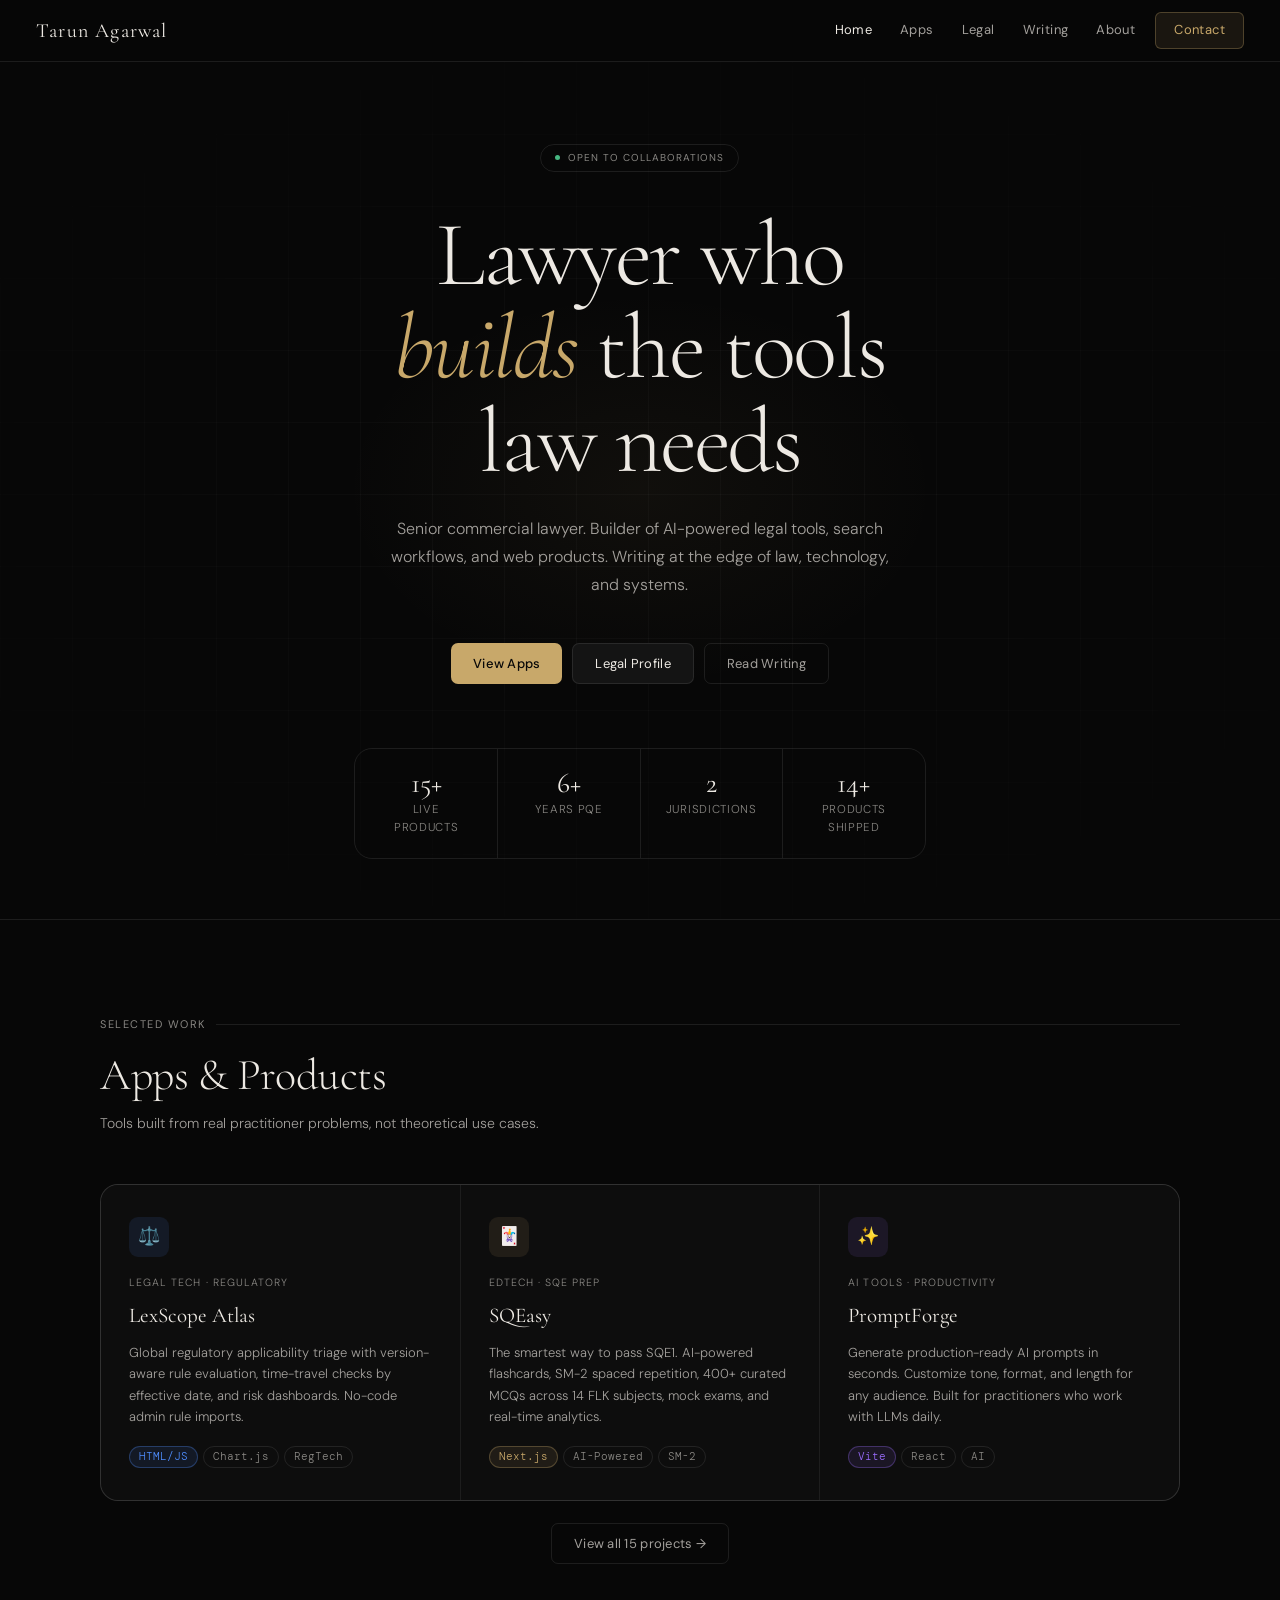
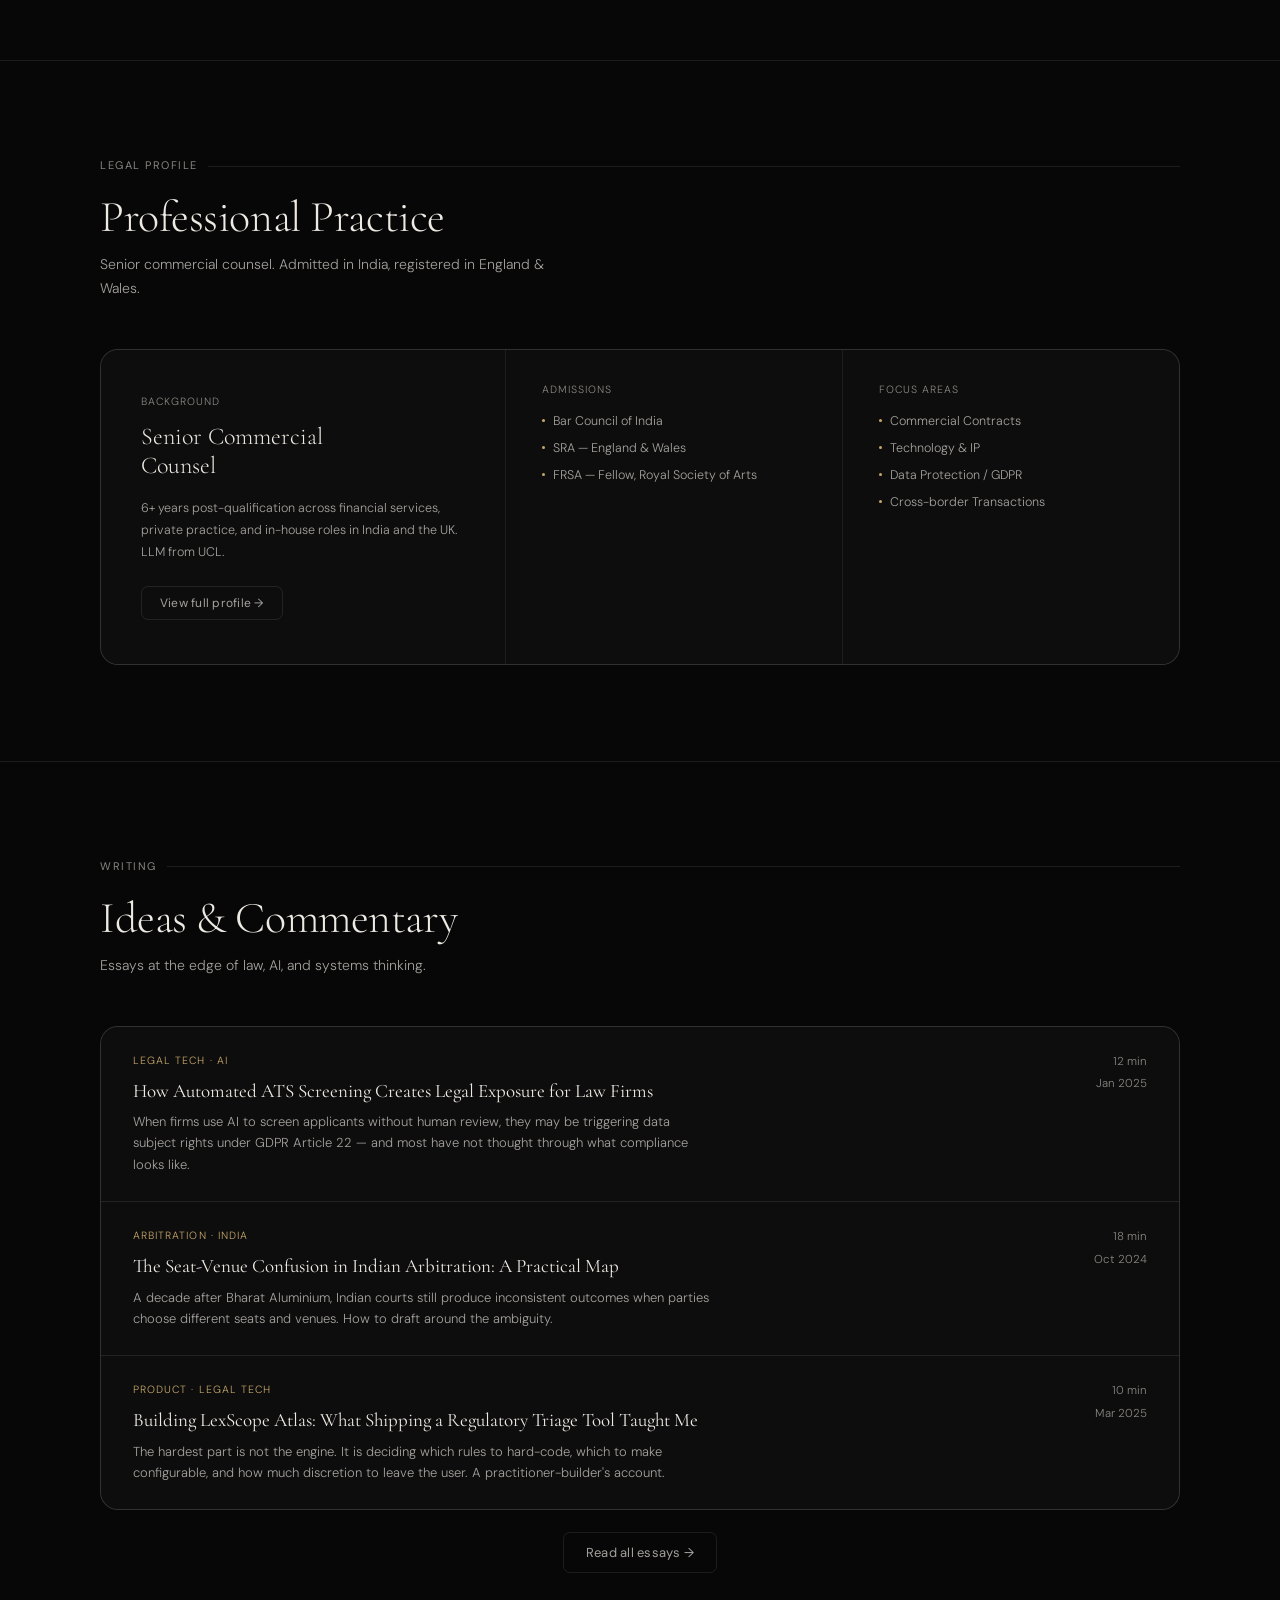
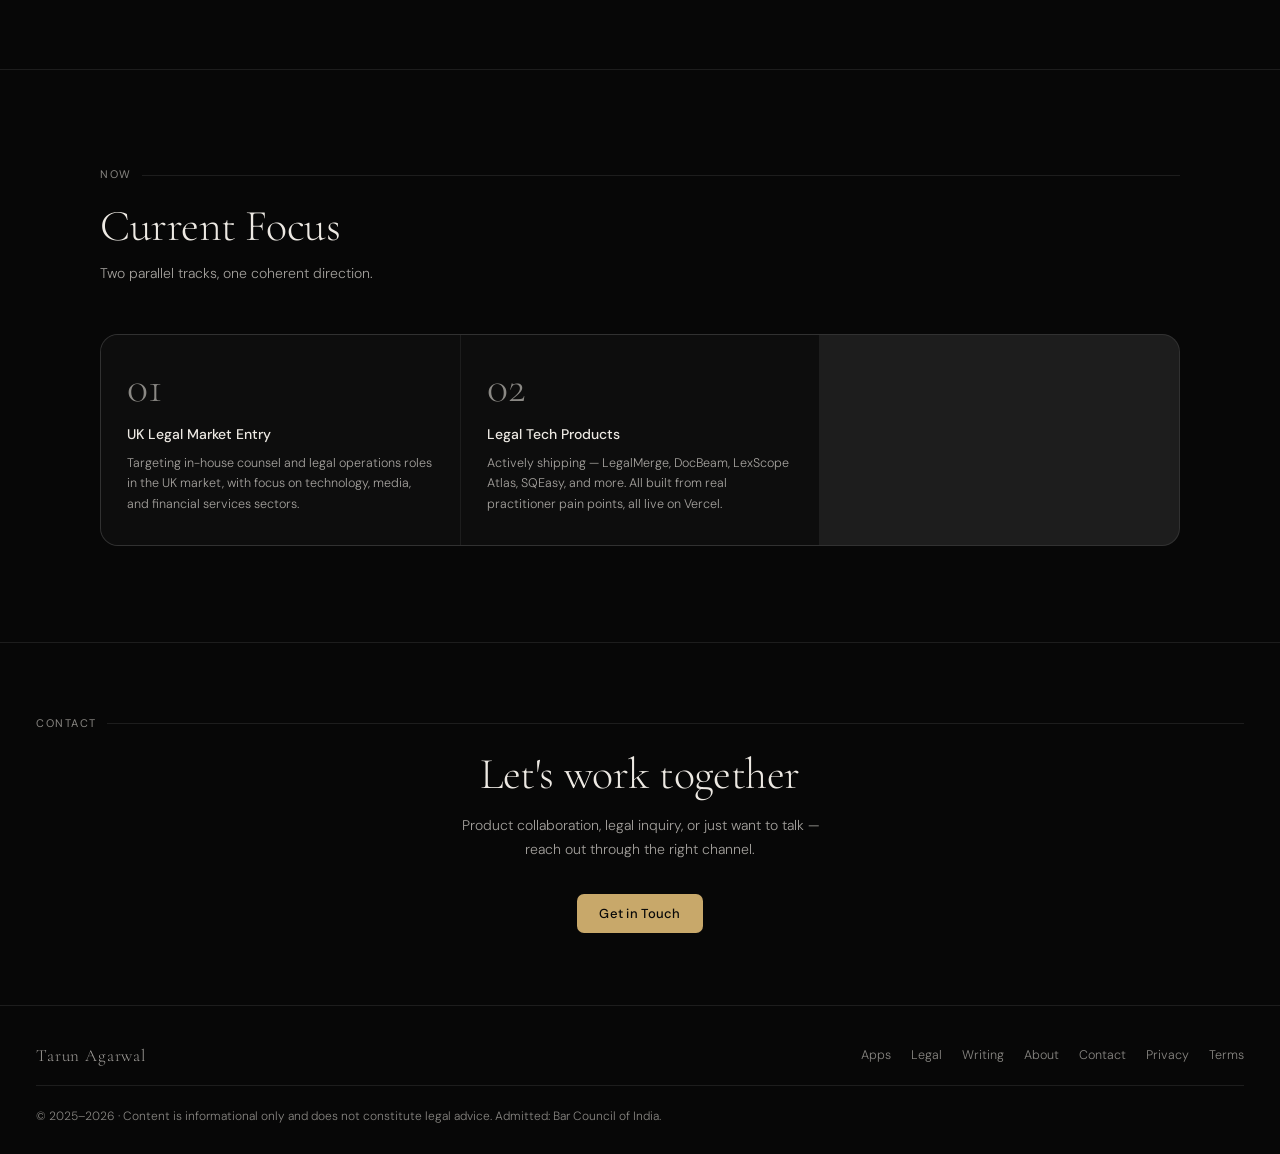
==== commit 45cd2db8: "Improve text visibility and font sizes across the site Bump --text-3 opacity from 0.44 to 0.56 for b" ====
--- a/personal-brand-site.html
+++ b/personal-brand-site.html
@@ -17,7 +17,7 @@
     --border-h: rgba(255,255,255,0.16);
     --text: #ede9e3;
     --text-2: rgba(237,233,227,0.68);
-    --text-3: rgba(237,233,227,0.44);
+    --text-3: rgba(237,233,227,0.56);
     --gold: #c8a86a;
     --gold-dim: rgba(200,168,106,0.1);
     --gold-glow: rgba(200,168,106,0.06);
@@ -106,7 +106,7 @@
   .pill {
     display: inline-block; padding: 2px 9px;
     border: 1px solid var(--border); border-radius: 100px;
-    font-family: 'DM Mono', monospace; font-size: 9.5px; color: var(--text-3);
+    font-family: 'DM Mono', monospace; font-size: 10.5px; color: var(--text-3);
     white-space: nowrap;
   }
   .pill-gold { border-color: rgba(200,168,106,0.3); color: var(--gold); background: var(--gold-dim); }
@@ -210,7 +210,7 @@
     font-size: 28px; font-weight: 400; color: var(--text); line-height: 1;
     margin-bottom: 4px;
   }
-  .hero-stat-l { font-size: 11px; color: var(--text-3); letter-spacing: 0.06em; text-transform: uppercase; }
+  .hero-stat-l { font-size: 11.5px; color: var(--text-3); letter-spacing: 0.06em; text-transform: uppercase; }
 
   /* HOME FEATURED APPS */
   .featured-grid {
@@ -303,26 +303,26 @@
      LEGAL PAGE
   ═══════════════════════════════════════ */
   .legal-hero-wrap { padding: 64px 0 52px; border-bottom: 1px solid var(--border); }
-  .disclaimer-bar { display: flex; gap: 10px; align-items: flex-start; padding: 14px 18px; background: rgba(200,168,106,0.04); border: 1px solid rgba(200,168,106,0.14); border-radius: 8px; font-size: 11.5px; color: rgba(200,168,106,0.6); line-height: 1.65; margin-top: 32px; max-width: 700px; }
+  .disclaimer-bar { display: flex; gap: 10px; align-items: flex-start; padding: 14px 18px; background: rgba(200,168,106,0.04); border: 1px solid rgba(200,168,106,0.14); border-radius: 8px; font-size: 12px; color: rgba(200,168,106,0.75); line-height: 1.65; margin-top: 32px; max-width: 700px; }
   .disc-icon { font-size: 13px; flex-shrink: 0; margin-top: 1px; }
   .legal-layout { display: grid; grid-template-columns: 1fr 300px; gap: 56px; padding: 56px 0 80px; align-items: start; }
   .legal-sec { margin-bottom: 48px; }
   .legal-sec:last-child { margin-bottom: 0; }
-  .legal-sec-label { font-size: 9.5px; letter-spacing: 0.12em; text-transform: uppercase; color: var(--text-3); margin-bottom: 16px; padding-bottom: 10px; border-bottom: 1px solid var(--border); }
+  .legal-sec-label { font-size: 10.5px; letter-spacing: 0.12em; text-transform: uppercase; color: var(--text-3); margin-bottom: 16px; padding-bottom: 10px; border-bottom: 1px solid var(--border); }
   .legal-sec-h { font-family: 'Cormorant Garamond', serif; font-size: 26px; font-weight: 400; color: var(--text); margin-bottom: 14px; }
   .legal-sec-p { font-size: 13.5px; color: var(--text-2); line-height: 1.78; margin-bottom: 14px; }
   .areas-grid { display: grid; grid-template-columns: 1fr 1fr; gap: 1px; background: var(--border); border: 1px solid var(--border); border-radius: var(--radius); overflow: hidden; margin-top: 4px; }
   .area-card { background: var(--bg-2); padding: 18px 22px; transition: background 0.2s; }
   .area-card:hover { background: var(--bg-3); }
   .area-title { font-size: 12.5px; font-weight: 500; color: var(--text); margin-bottom: 5px; }
-  .area-desc { font-size: 11.5px; color: var(--text-2); line-height: 1.65; }
+  .area-desc { font-size: 12.5px; color: var(--text-2); line-height: 1.65; }
   .legal-sidebar { position: sticky; top: calc(var(--nav-h) + 20px); }
   .sidebar-block { background: var(--bg-2); border: 1px solid var(--border); border-radius: var(--radius-lg); padding: 24px; margin-bottom: 12px; }
-  .sb-title { font-size: 9.5px; letter-spacing: 0.1em; text-transform: uppercase; color: var(--text-3); margin-bottom: 14px; padding-bottom: 10px; border-bottom: 1px solid var(--border); }
+  .sb-title { font-size: 10.5px; letter-spacing: 0.1em; text-transform: uppercase; color: var(--text-3); margin-bottom: 14px; padding-bottom: 10px; border-bottom: 1px solid var(--border); }
   .cred-item { padding: 10px 0; border-bottom: 1px solid var(--border); }
   .cred-item:last-child { border-bottom: none; }
   .cred-name { font-size: 12.5px; font-weight: 400; color: var(--text); margin-bottom: 2px; }
-  .cred-detail { font-size: 11.5px; color: var(--text-2); }
+  .cred-detail { font-size: 12.5px; color: var(--text-2); }
 
   /* ═══════════════════════════════════════
      WRITING PAGE
@@ -333,9 +333,9 @@
   .wf-item:last-child { border-bottom: none; }
   .wf-item:hover { background: var(--bg-3); }
   .wf-head { display: flex; justify-content: space-between; align-items: flex-start; gap: 20px; margin-bottom: 12px; }
-  .wf-cat { font-size: 9.5px; letter-spacing: 0.1em; text-transform: uppercase; color: var(--gold); margin-bottom: 6px; }
+  .wf-cat { font-size: 10.5px; letter-spacing: 0.1em; text-transform: uppercase; color: var(--gold); margin-bottom: 6px; }
   .wf-title { font-family: 'Cormorant Garamond', serif; font-size: 22px; font-weight: 400; color: var(--text); }
-  .wf-meta { font-size: 11px; color: var(--text-3); text-align: right; white-space: nowrap; }
+  .wf-meta { font-size: 12px; color: var(--text-3); text-align: right; white-space: nowrap; }
   .wf-excerpt { font-size: 13px; color: var(--text-2); line-height: 1.72; max-width: 640px; margin-bottom: 14px; }
   .wf-tags { display: flex; gap: 5px; flex-wrap: wrap; }
 
@@ -378,12 +378,12 @@
   ═══════════════════════════════════════ */
   .contact-grid { display: grid; grid-template-columns: 1fr 1fr; gap: 1px; background: var(--border); border: 1px solid var(--border); border-radius: var(--radius-lg); overflow: hidden; margin: 40px 0 80px; }
   .contact-lane { background: var(--bg-2); padding: 48px 44px; }
-  .lane-tag { font-size: 9.5px; letter-spacing: 0.12em; text-transform: uppercase; margin-bottom: 8px; }
+  .lane-tag { font-size: 10.5px; letter-spacing: 0.12em; text-transform: uppercase; margin-bottom: 8px; }
   .lt-product { color: var(--blue); } .lt-legal { color: var(--gold); }
   .lane-h { font-family: 'Cormorant Garamond', serif; font-size: 26px; font-weight: 400; color: var(--text); margin-bottom: 12px; line-height: 1.2; }
   .lane-desc { font-size: 13px; color: var(--text-2); line-height: 1.72; margin-bottom: 32px; }
   .fg { margin-bottom: 16px; }
-  .fl { display: block; font-size: 11px; letter-spacing: 0.08em; text-transform: uppercase; color: var(--text-3); margin-bottom: 6px; }
+  .fl { display: block; font-size: 12px; letter-spacing: 0.08em; text-transform: uppercase; color: var(--text-3); margin-bottom: 6px; }
   .fi, .fsel, .fta { width: 100%; padding: 10px 14px; background: var(--bg-3); border: 1px solid var(--border); border-radius: 7px; color: var(--text); font-family: 'DM Sans', sans-serif; font-size: 13px; font-weight: 300; outline: none; transition: border-color 0.18s; }
   .fi:focus, .fsel:focus, .fta:focus { border-color: var(--border-h); }
   .fi::placeholder, .fta::placeholder { color: var(--text-3); }
@@ -391,7 +391,7 @@
   .fta { resize: vertical; min-height: 90px; line-height: 1.6; }
   .fcheck { display: flex; gap: 10px; align-items: flex-start; padding: 12px 14px; background: rgba(200,168,106,0.04); border: 1px solid rgba(200,168,106,0.12); border-radius: 7px; }
   .fcheck input { width: 14px; height: 14px; flex-shrink: 0; margin-top: 2px; accent-color: var(--gold); cursor: pointer; }
-  .fcheck label { font-size: 11.5px; color: rgba(200,168,106,0.6); line-height: 1.6; cursor: pointer; }
+  .fcheck label { font-size: 12px; color: rgba(200,168,106,0.75); line-height: 1.6; cursor: pointer; }
   .f-btn { width: 100%; padding: 12px; border: none; border-radius: 7px; font-family: 'DM Sans', sans-serif; font-size: 13px; font-weight: 500; cursor: pointer; transition: all 0.2s; margin-top: 6px; }
   .fb-product { background: var(--blue); color: #fff; }
   .fb-product:hover { background: #5f9eff; transform: translateY(-1px); box-shadow: 0 6px 18px rgba(79,142,255,0.22); }
@@ -403,9 +403,9 @@
   .footer-logo { font-family: 'Cormorant Garamond', serif; font-size: 17px; color: var(--text-2); letter-spacing: 0.05em; }
   .footer-logo span { color: var(--gold); }
   .footer-links { display: flex; gap: 20px; flex-wrap: wrap; }
-  .footer-link { font-size: 12px; color: var(--text-3); text-decoration: none; cursor: pointer; transition: color 0.18s; }
+  .footer-link { font-size: 12.5px; color: var(--text-3); text-decoration: none; cursor: pointer; transition: color 0.18s; }
   .footer-link:hover { color: var(--text-2); }
-  .footer-copy { width: 100%; font-size: 11.5px; color: var(--text-3); padding-top: 20px; border-top: 1px solid var(--border); line-height: 1.7; }
+  .footer-copy { width: 100%; font-size: 12px; color: var(--text-3); padding-top: 20px; border-top: 1px solid var(--border); line-height: 1.7; }
 
   /* HAMBURGER */
   .hamburger {
